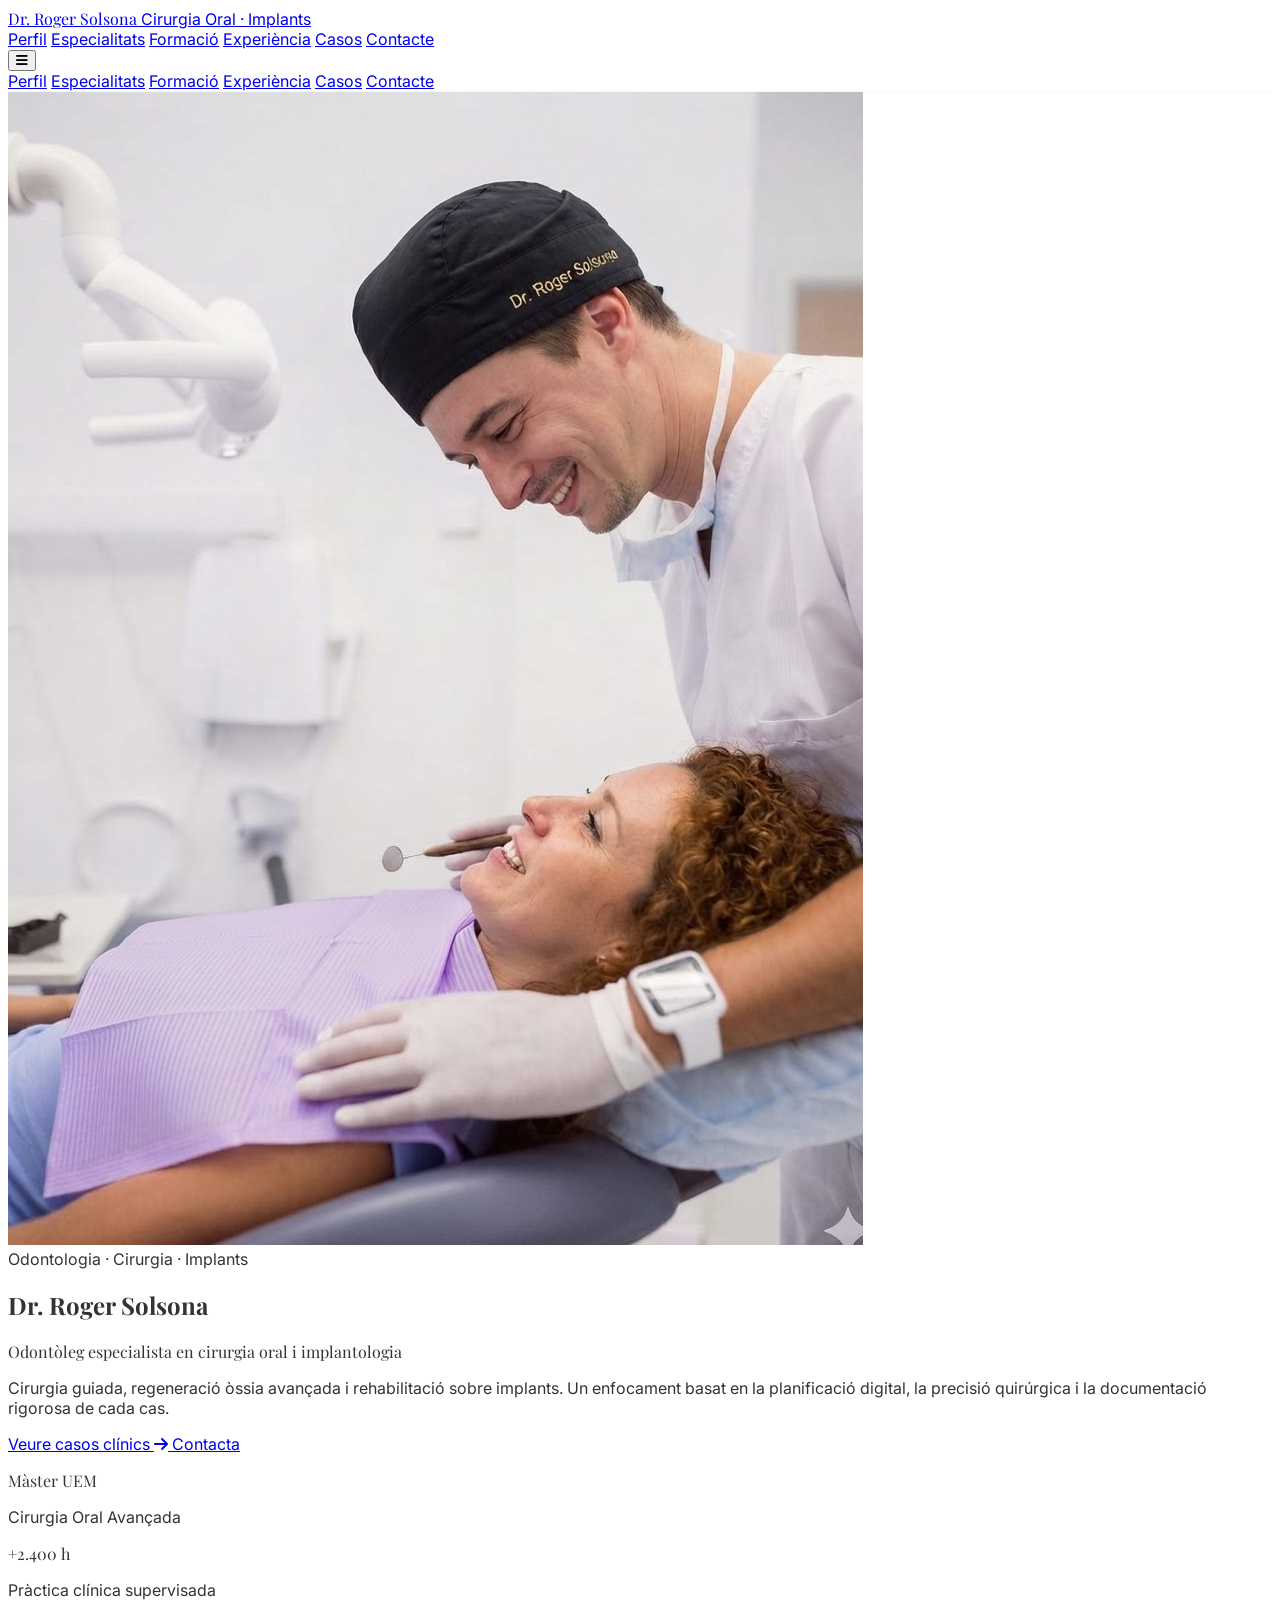
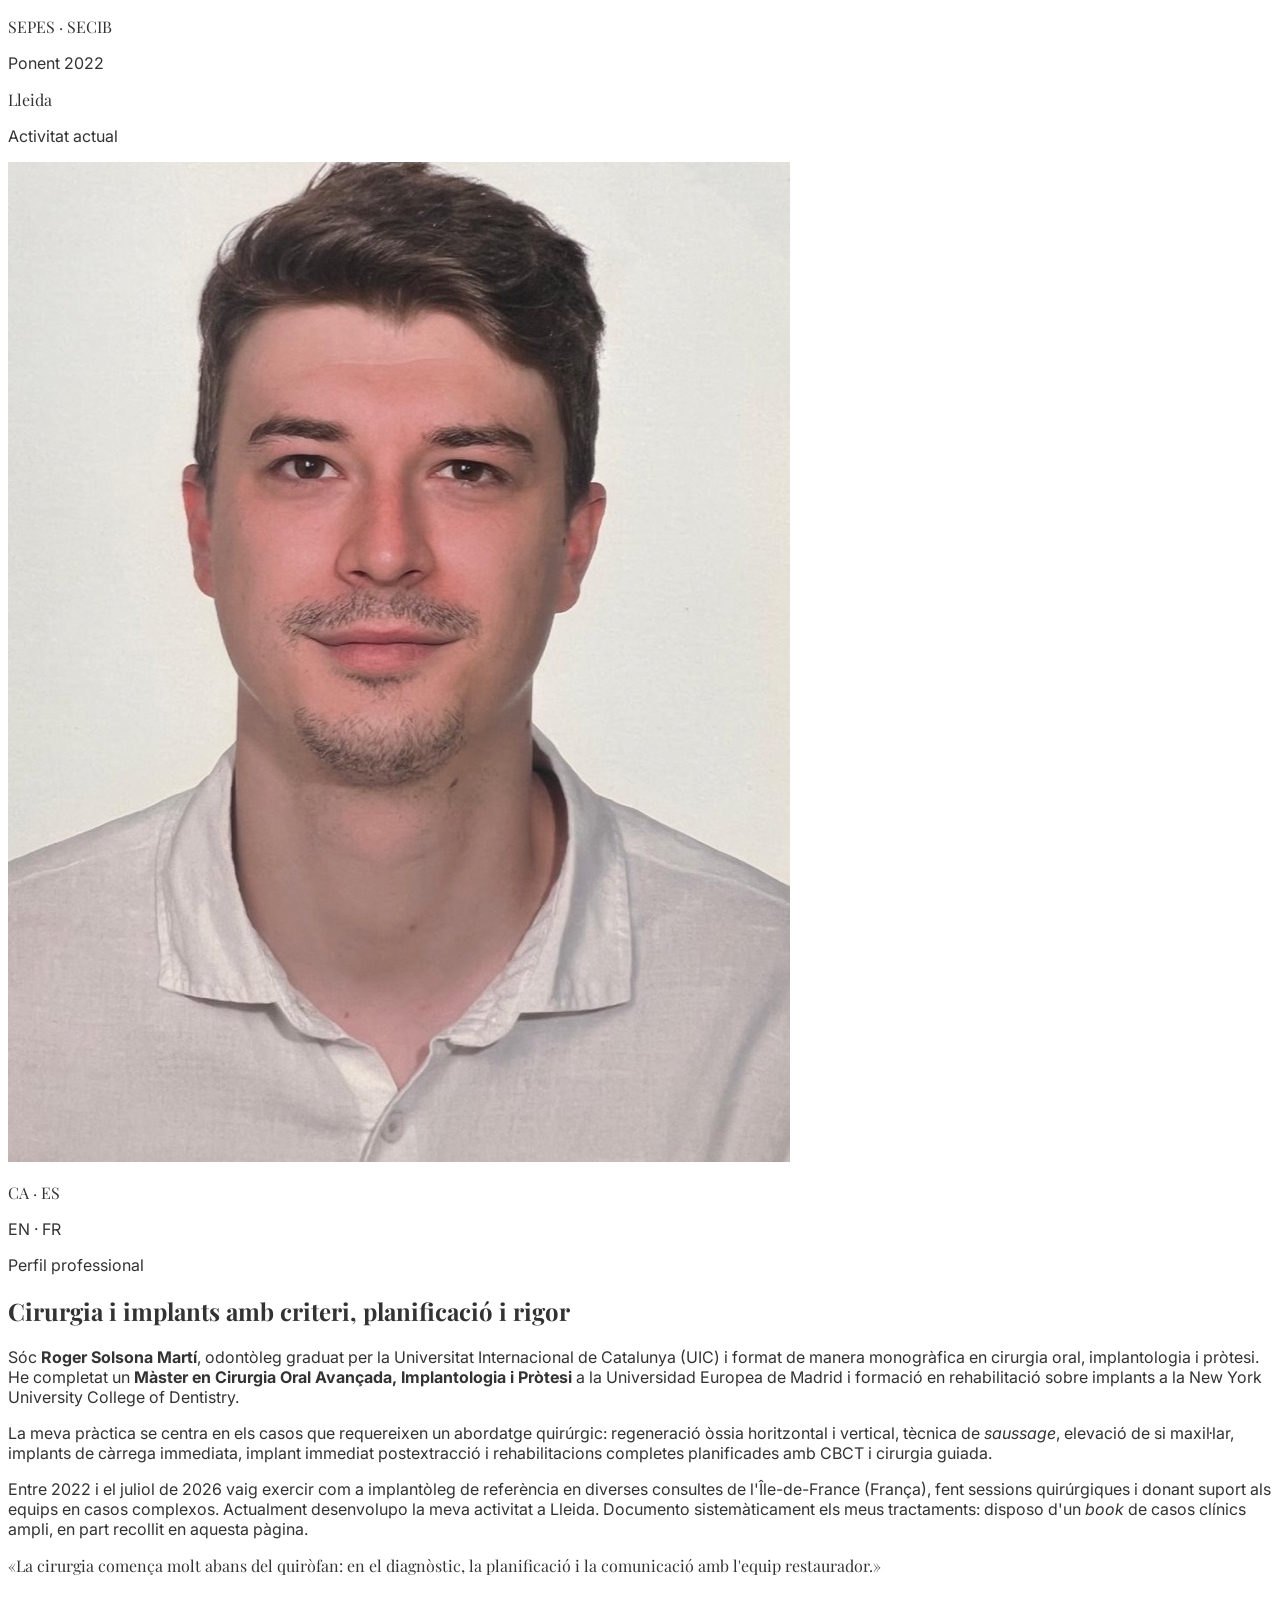
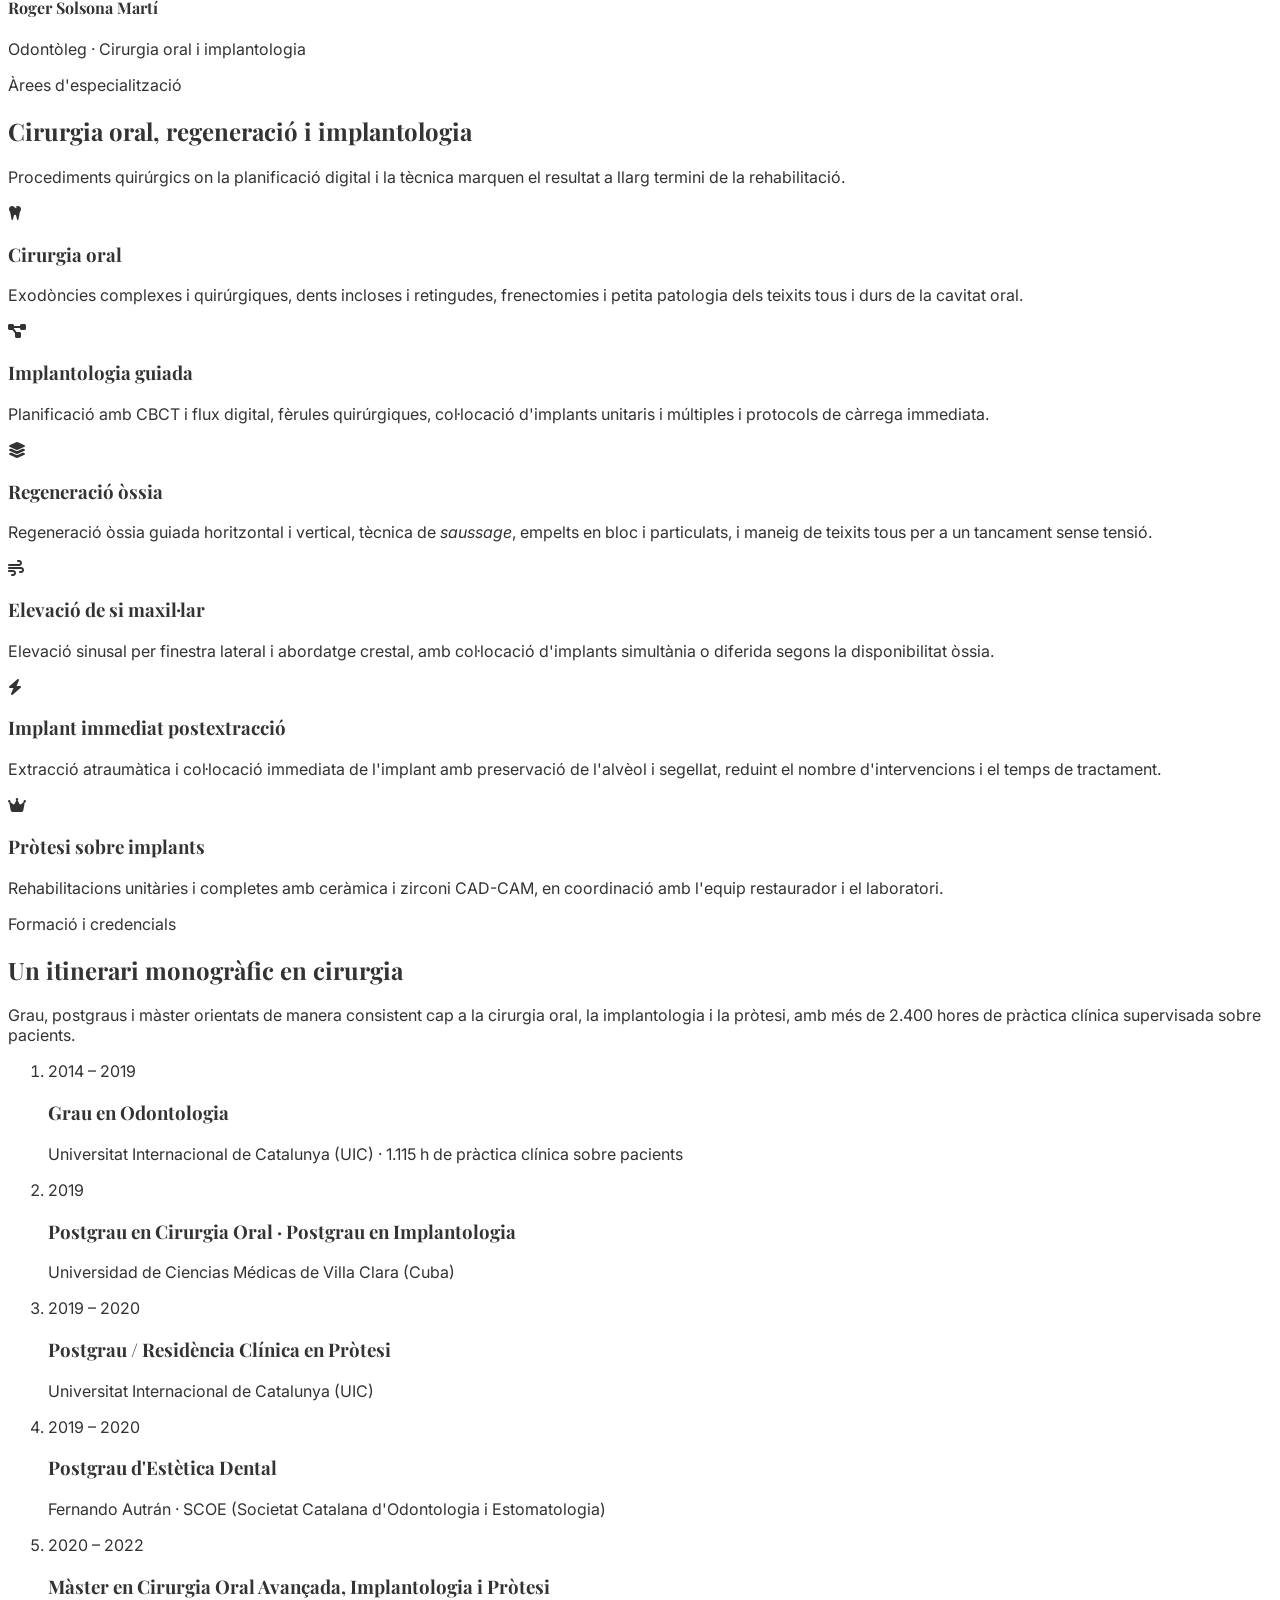
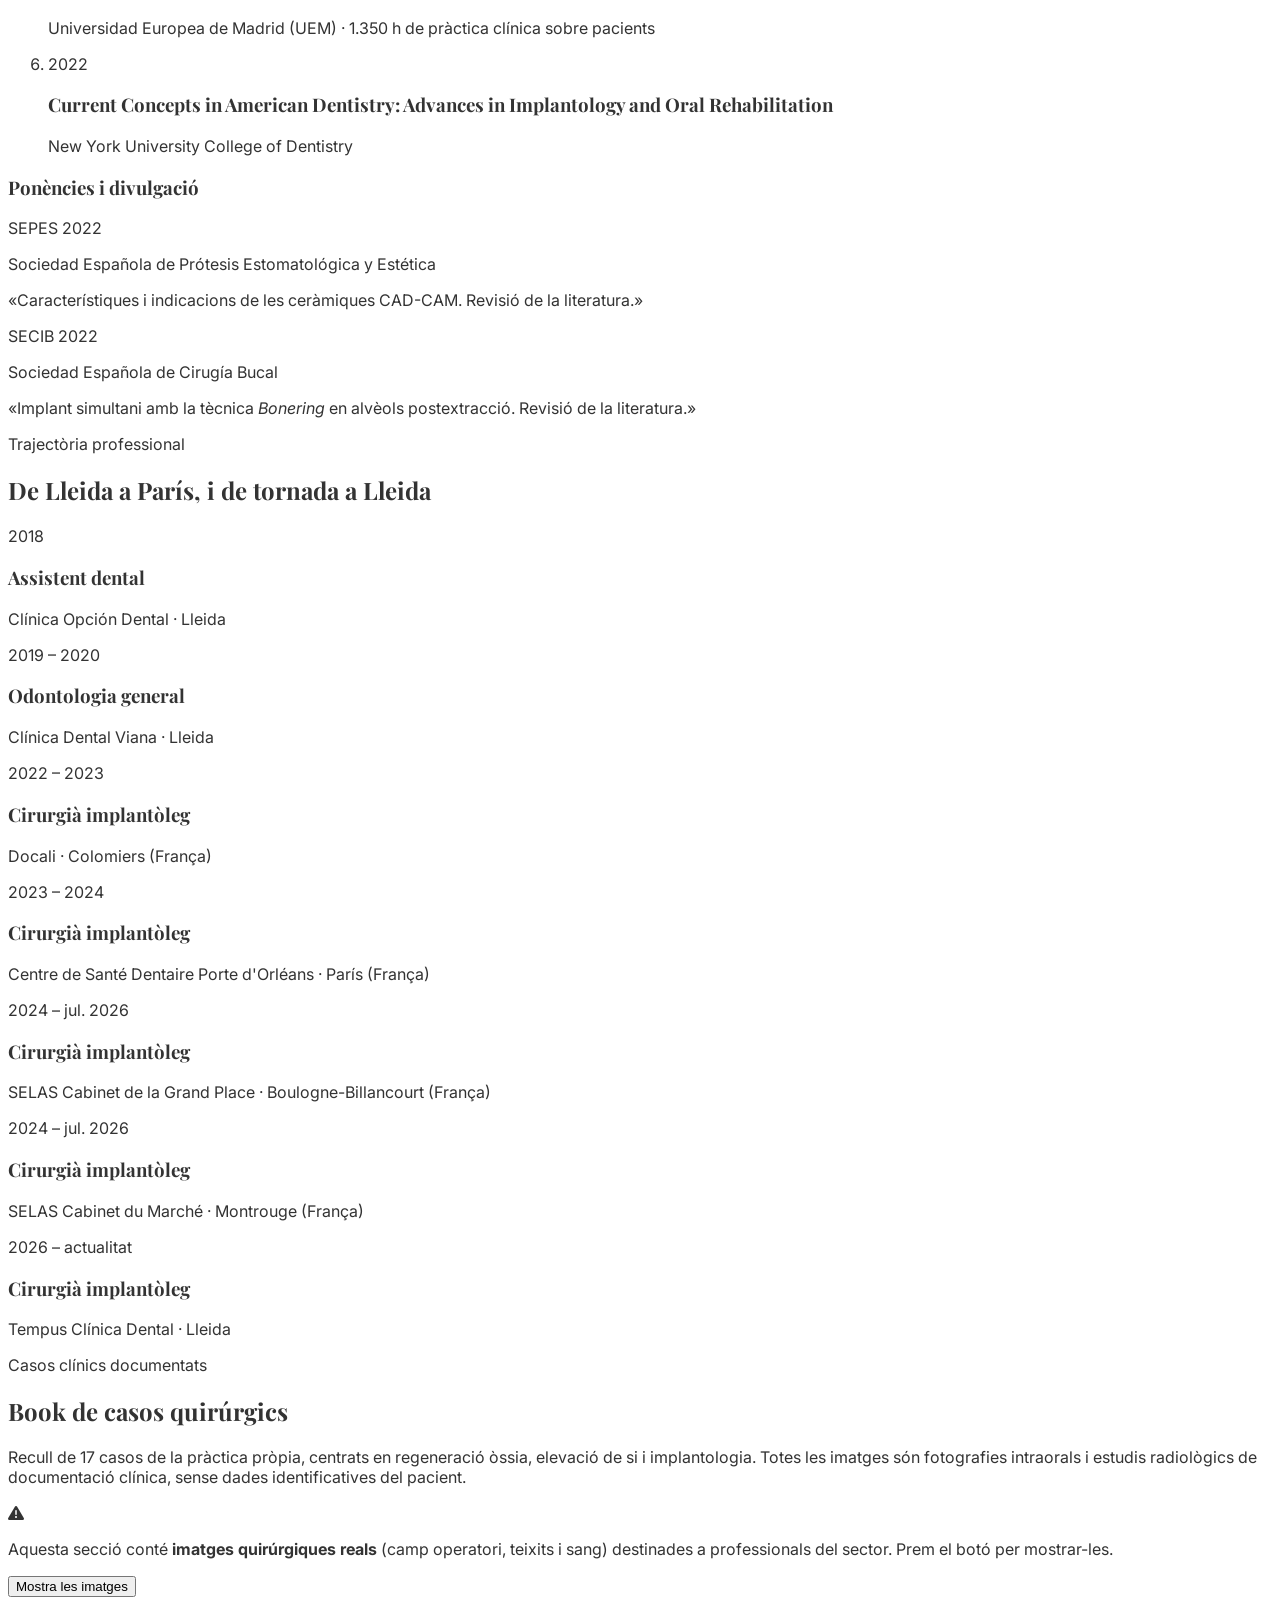
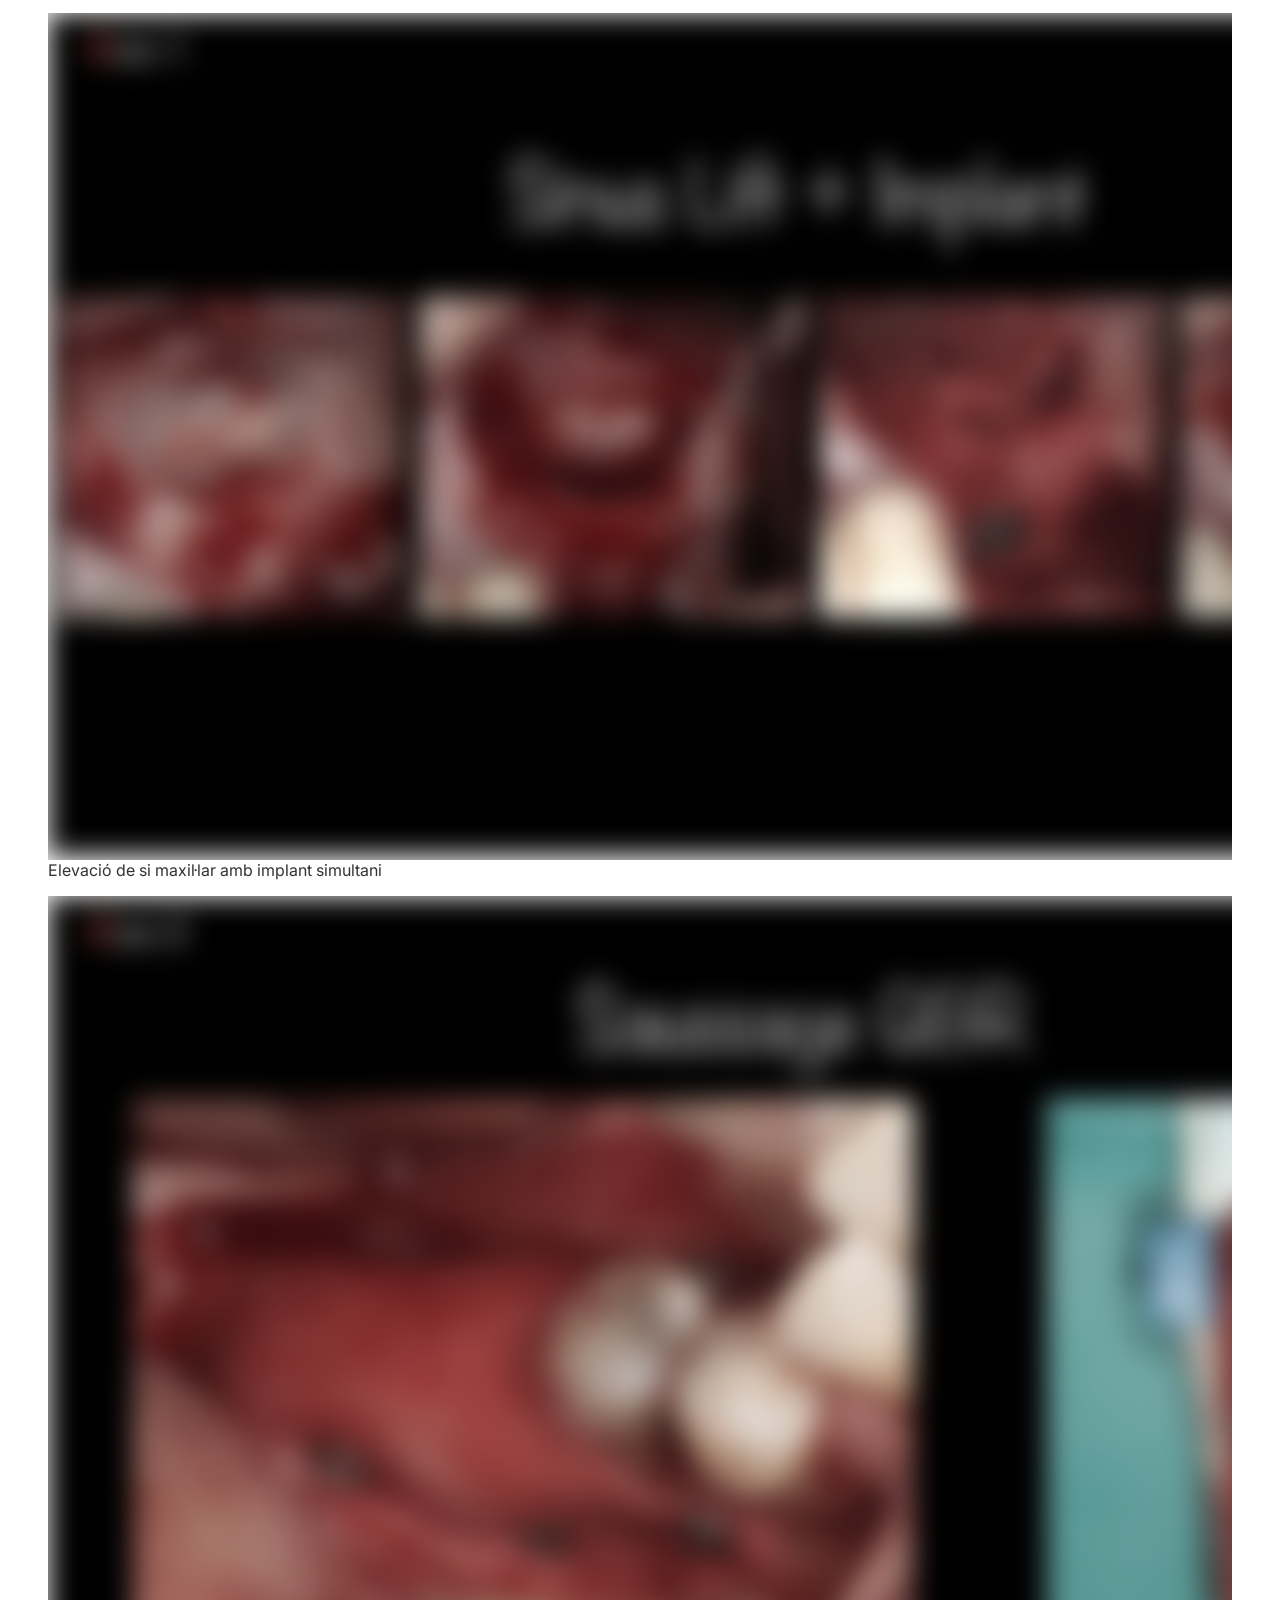
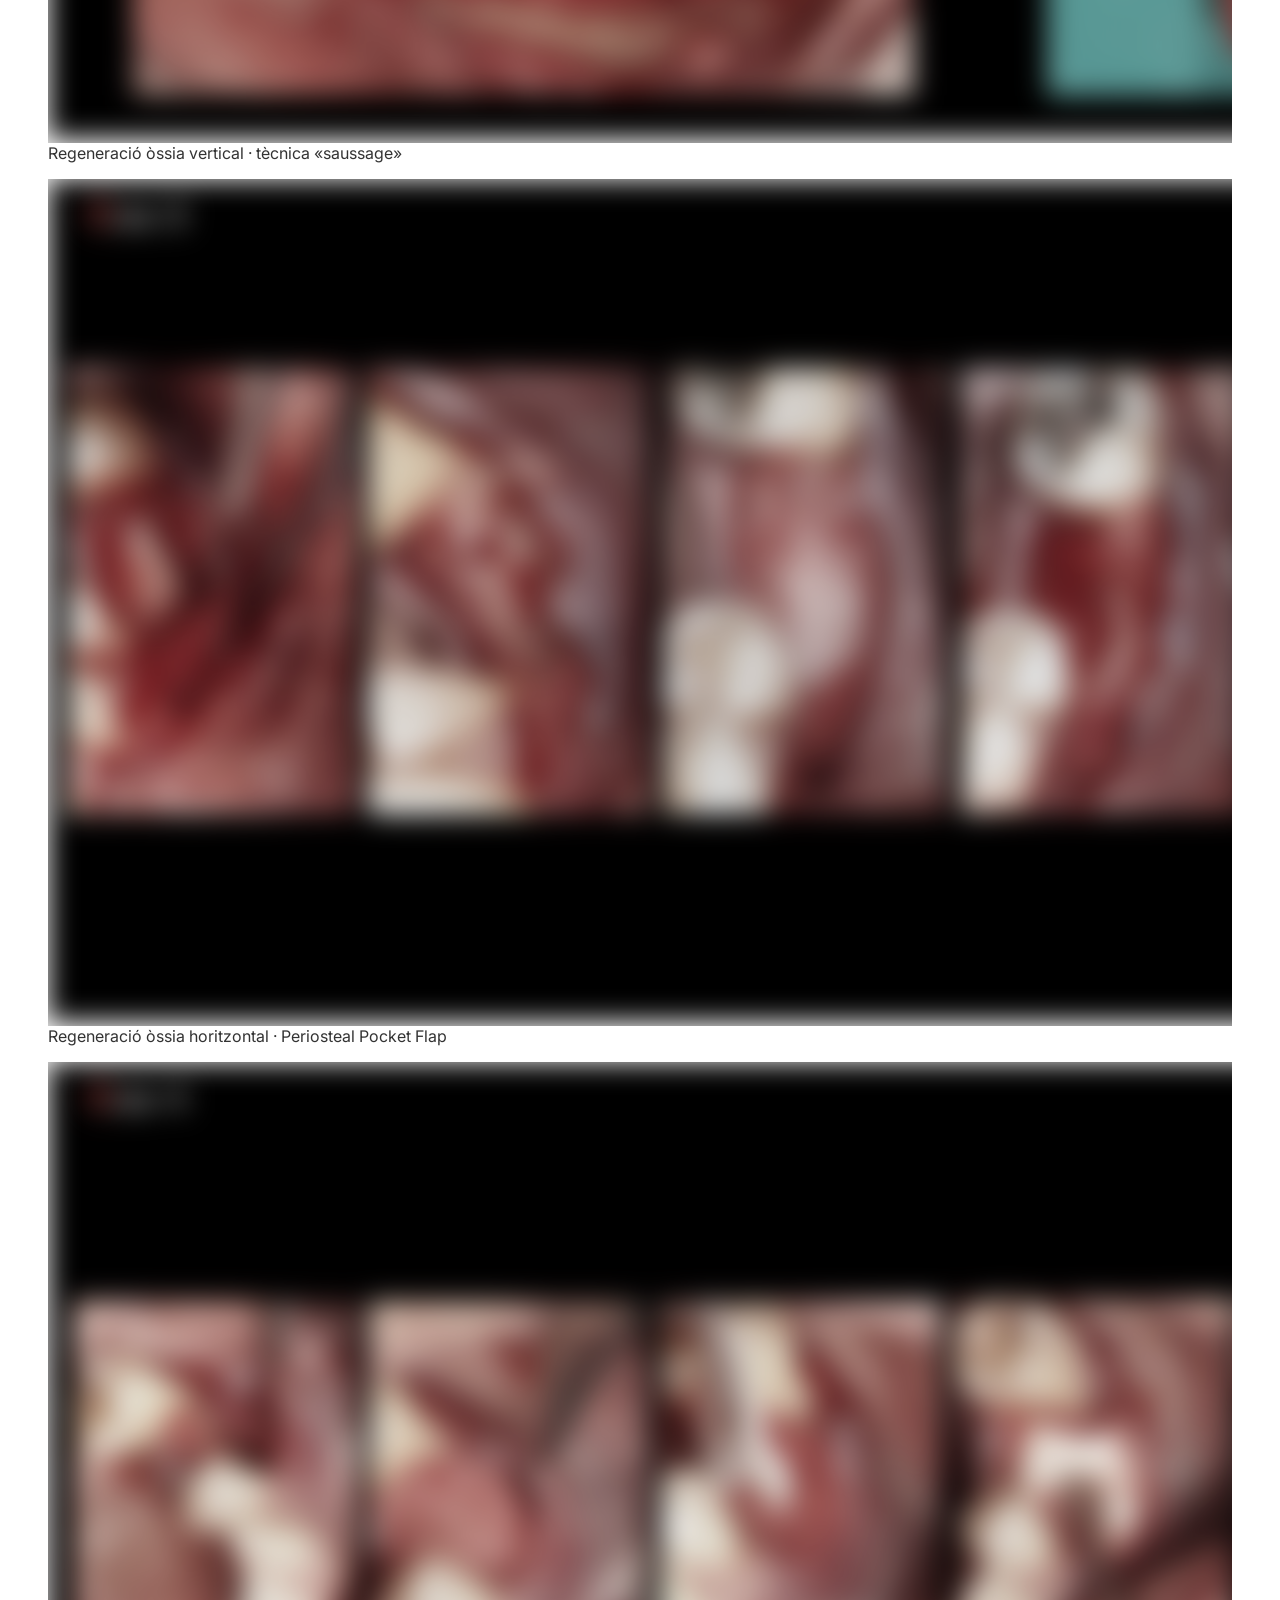
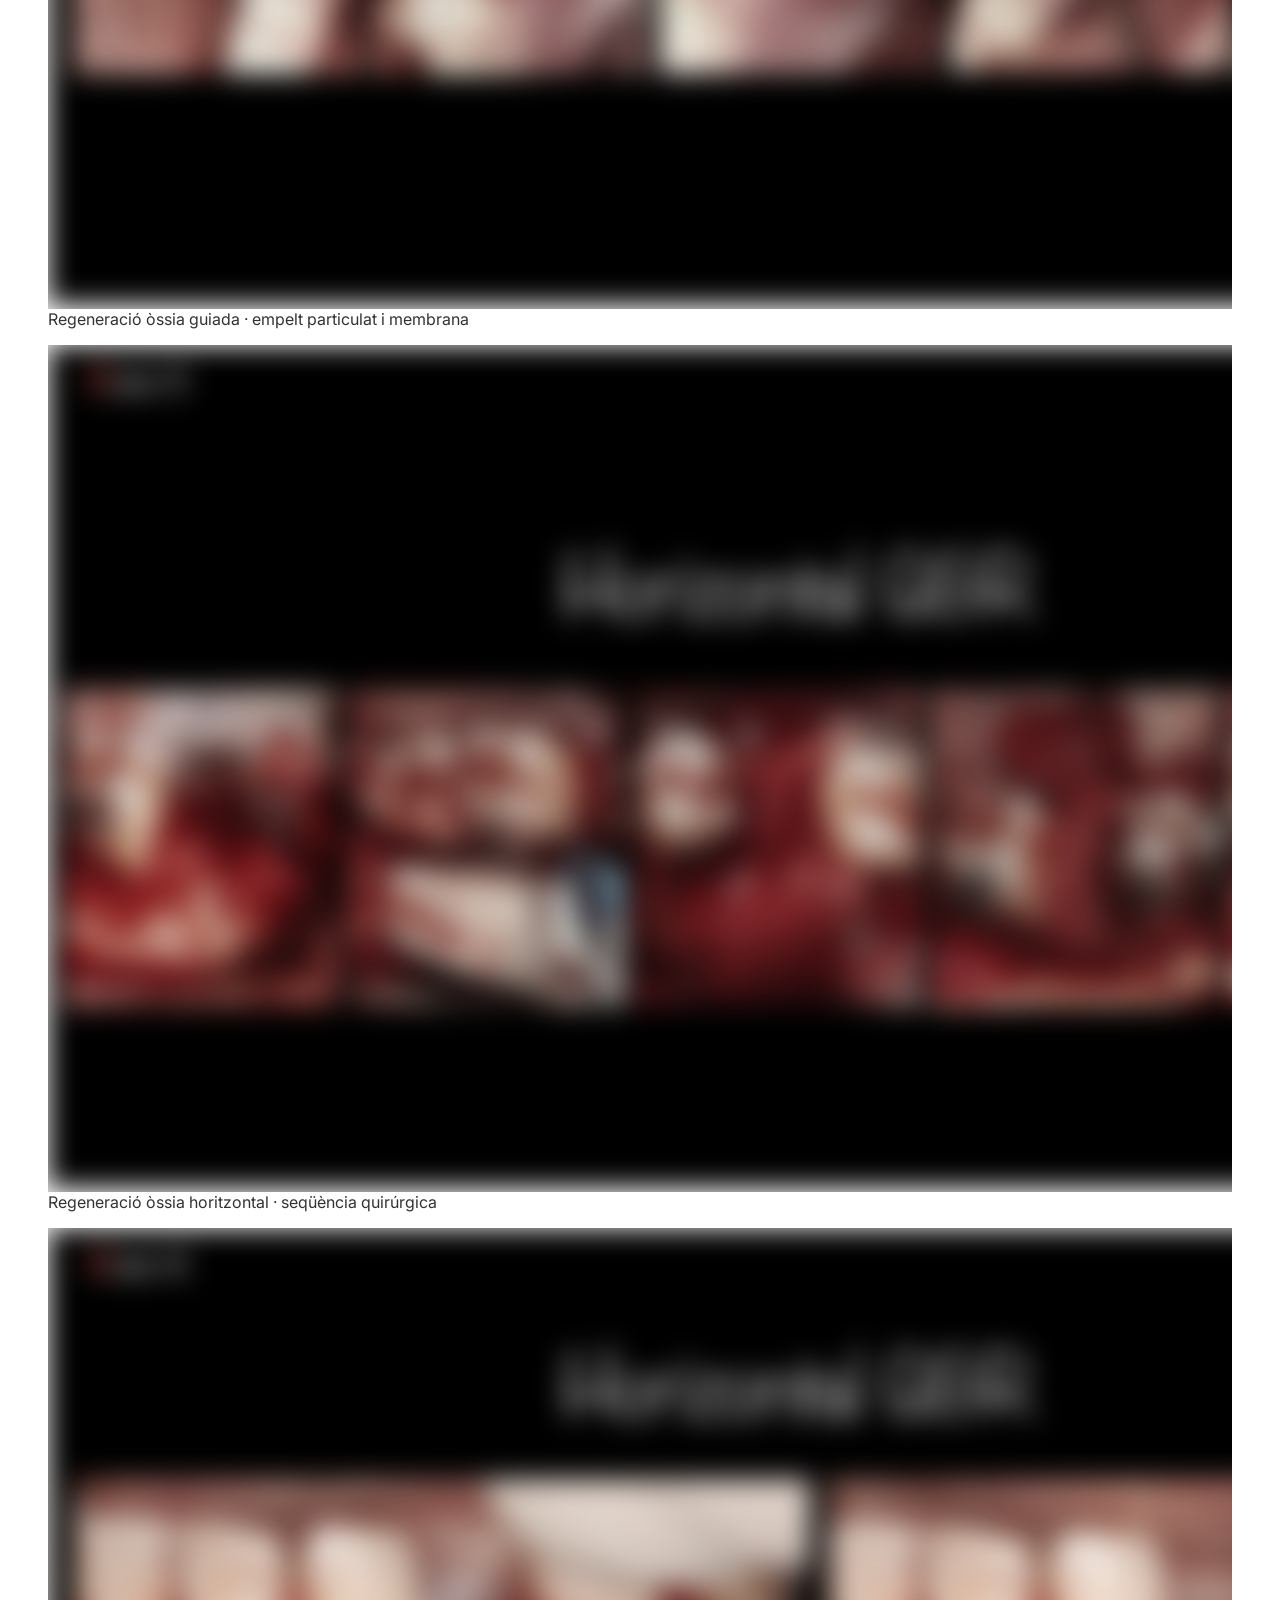
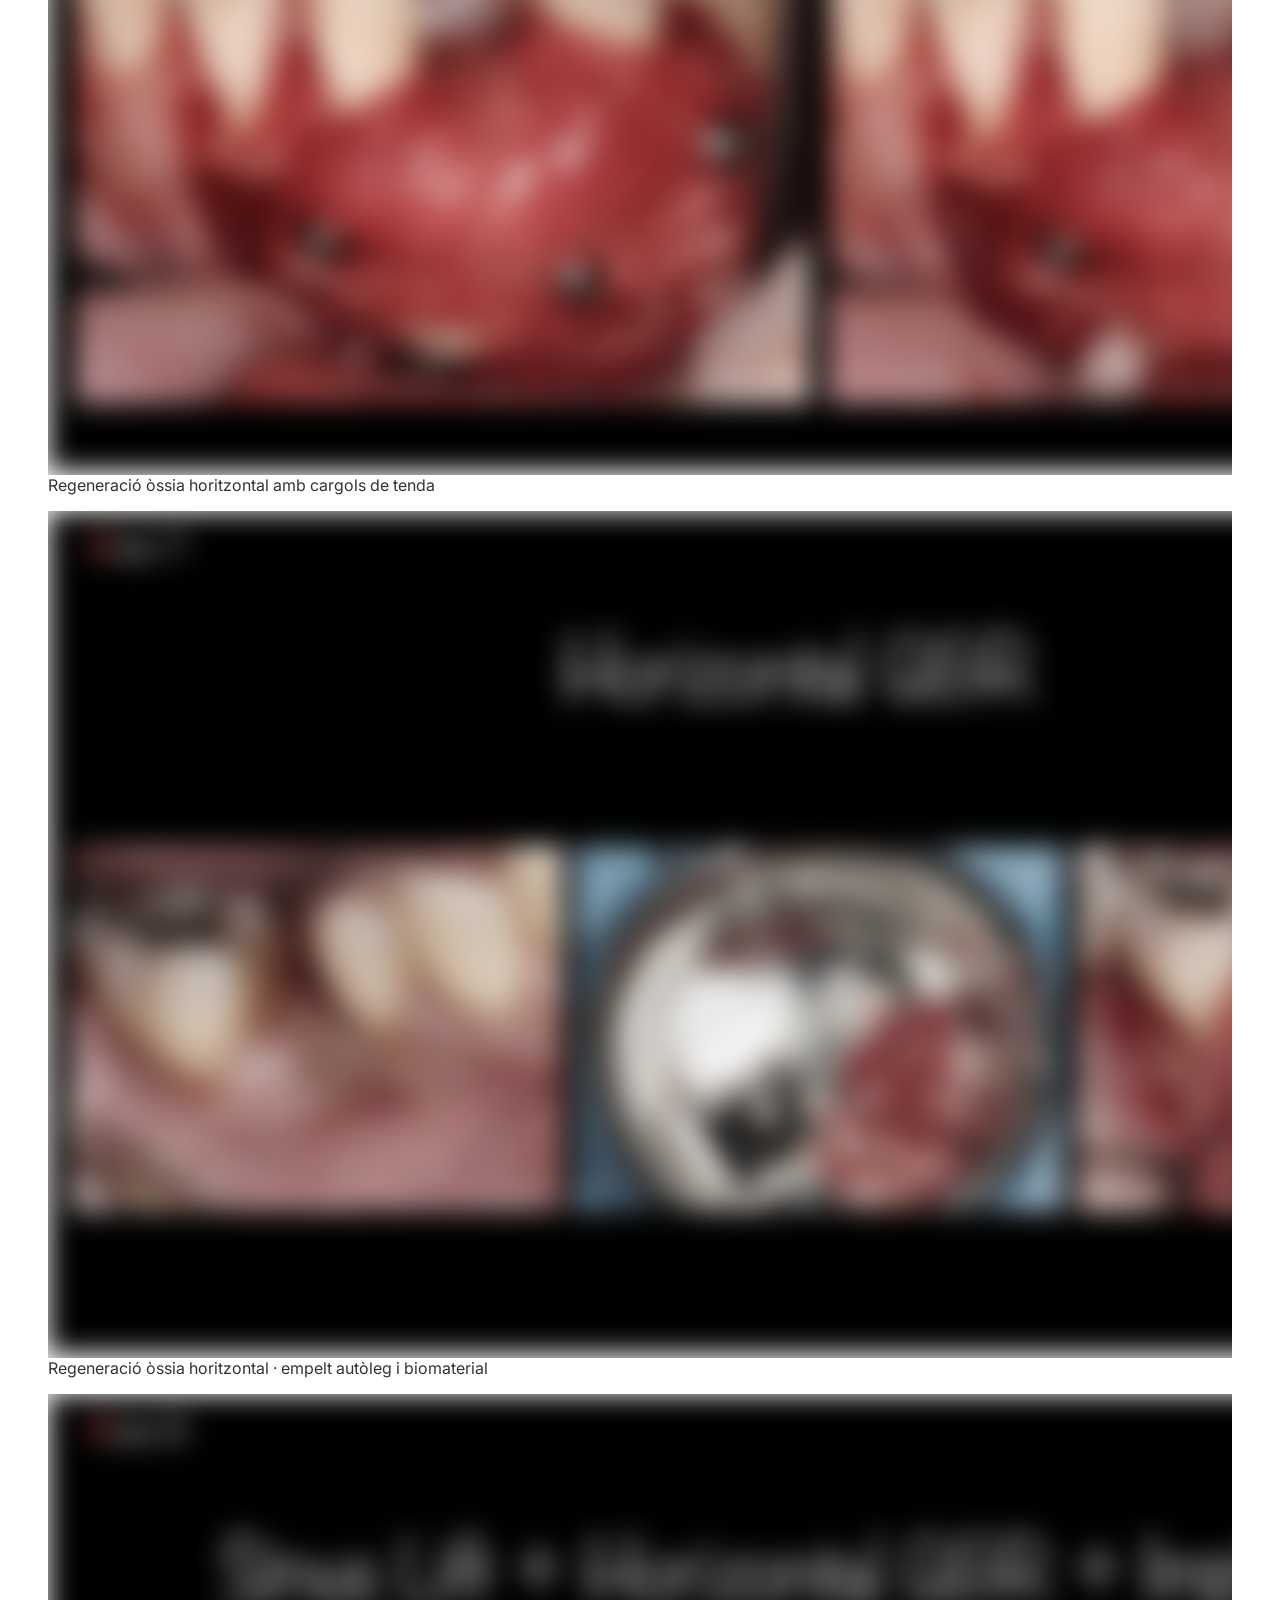
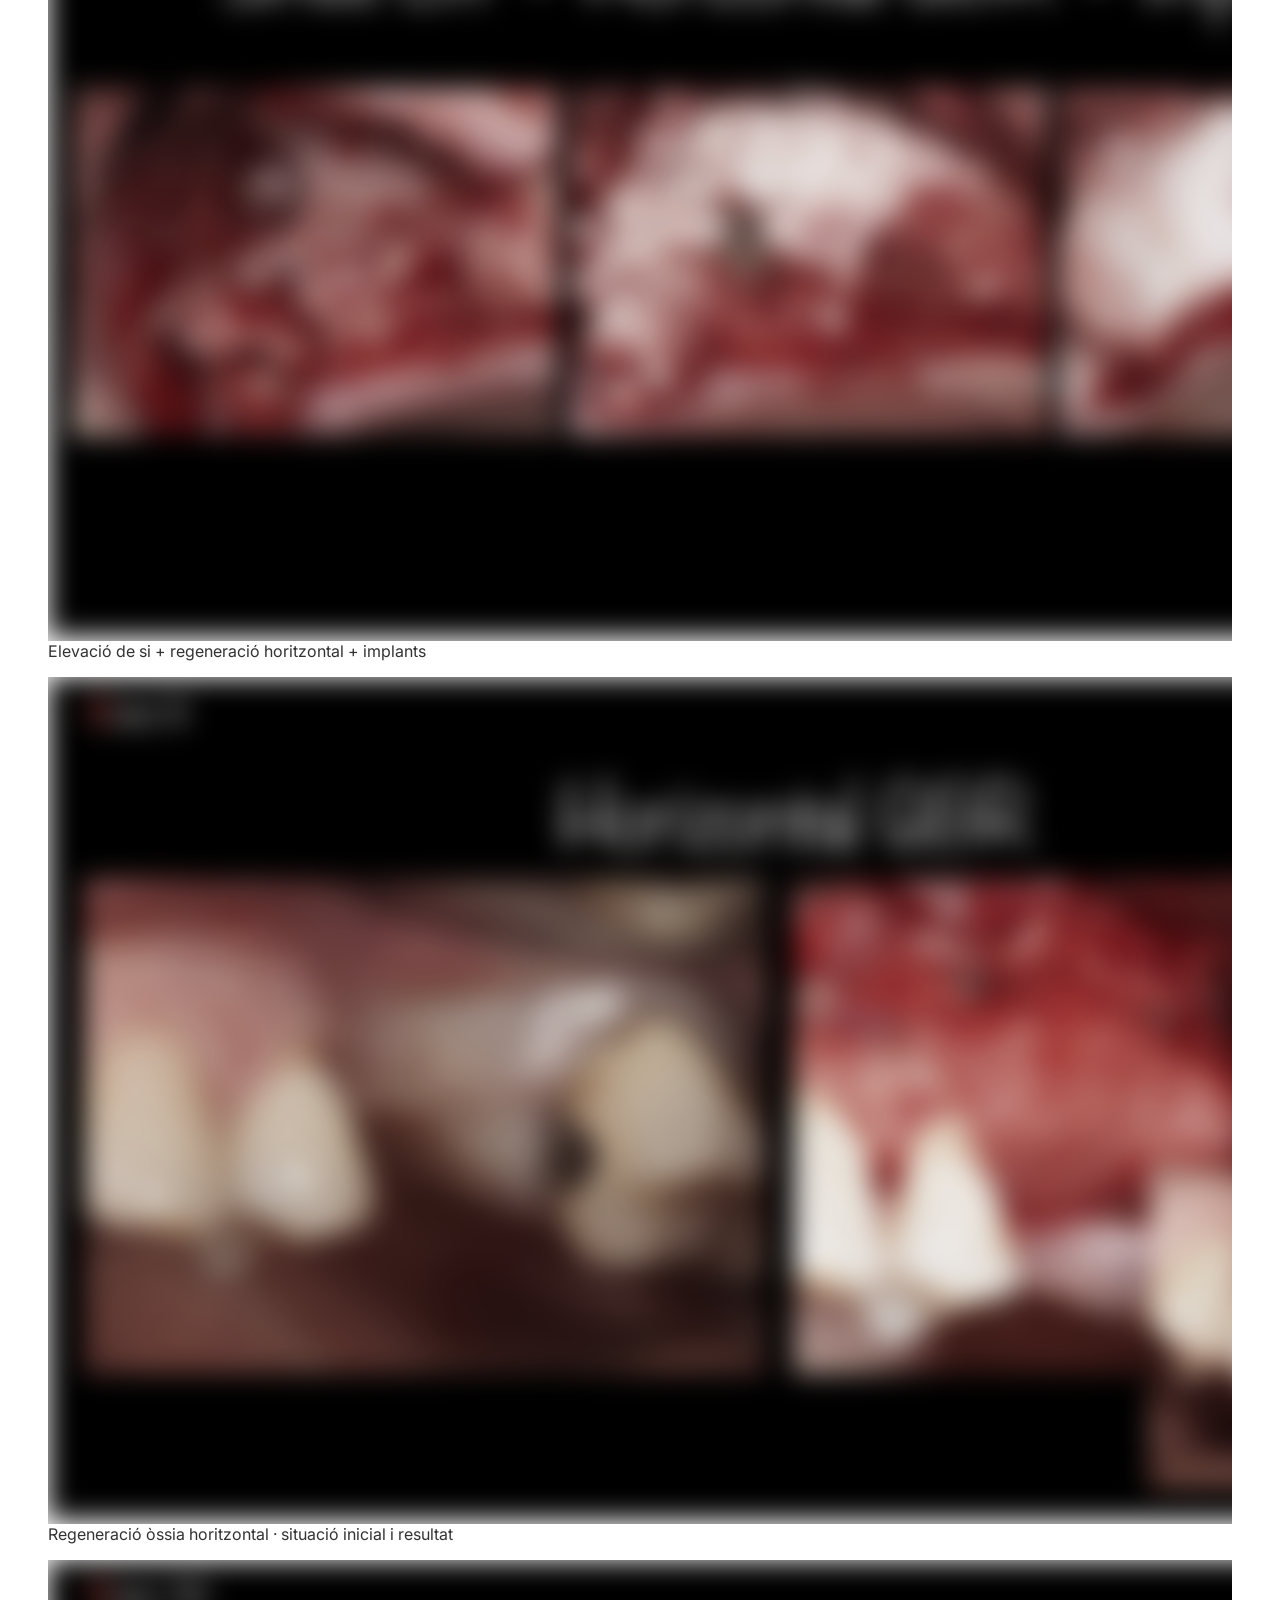
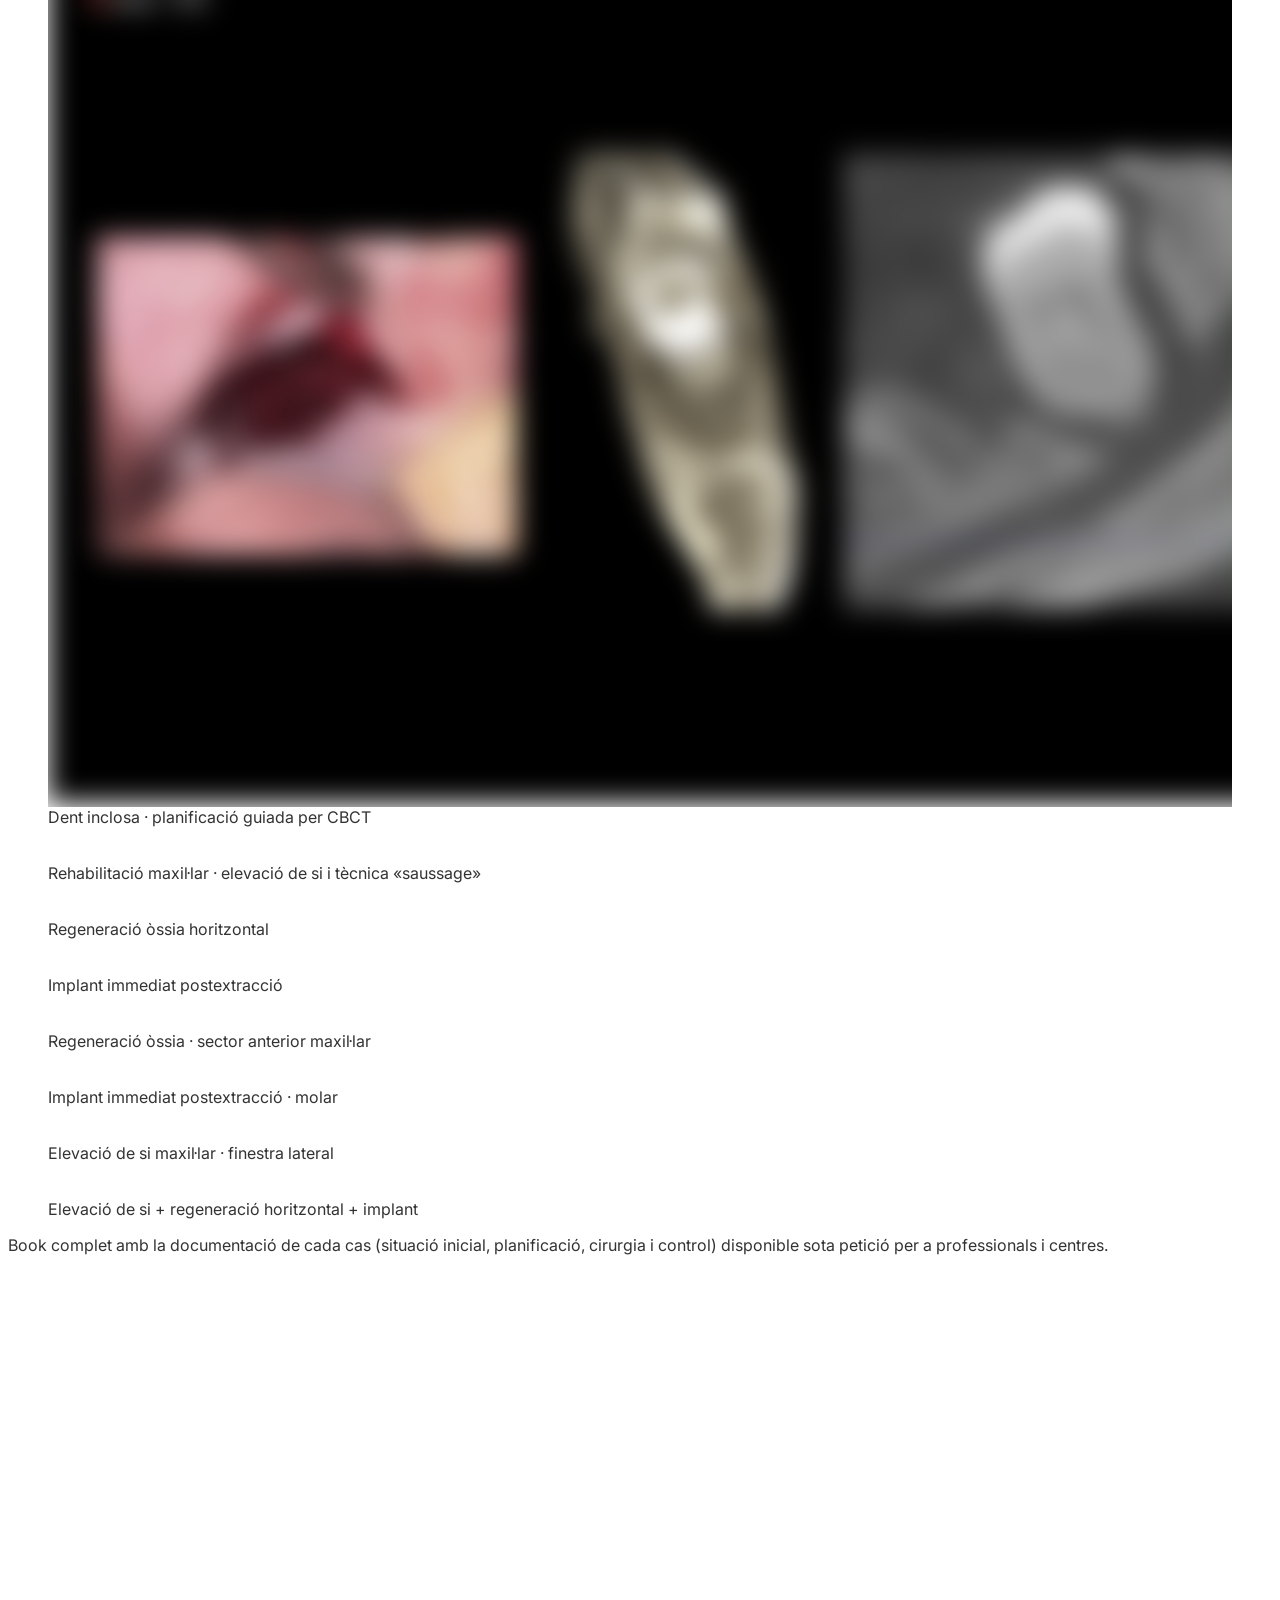
==== index.html @ 7cc99811 "Imatge de previsualització (og:image) amb URL absoluta i foto 3z94ru Co-Authored-By: Claude Sonnet 5" ====
<!DOCTYPE html>
<html lang="ca" class="scroll-smooth">

<head>
    <meta charset="UTF-8">
    <meta name="viewport" content="width=device-width, initial-scale=1.0">
    <title>Dr. Roger Solsona | Cirurgia Oral i Implantologia</title>
    <meta name="description"
        content="Dr. Roger Solsona Martí — odontòleg especialista en cirurgia oral i implantologia. Regeneració òssia avançada, elevació de si, cirurgia guiada i pròtesi sobre implants. Consulta a Tempus Clínica Dental (Lleida).">
    <meta name="author" content="Roger Solsona Martí">

    <meta property="og:type" content="profile">
    <meta property="og:url" content="https://rogersolsona2011.github.io/">
    <meta property="og:title" content="Dr. Roger Solsona | Cirurgia Oral i Implantologia">
    <meta property="og:description"
        content="Odontòleg especialista en cirurgia oral i implantologia: regeneració òssia avançada, elevació de si, cirurgia guiada i pròtesi sobre implants.">
    <!-- Imatge de previsualització en compartir l'enllaç (WhatsApp, Facebook, LinkedIn...). URL absoluta obligatòria. -->
    <meta property="og:image" content="https://rogersolsona2011.github.io/assets/og.jpg">
    <meta property="og:image:alt" content="El Dr. Roger Solsona a la consulta">
    <meta name="twitter:card" content="summary_large_image">
    <meta name="twitter:image" content="https://rogersolsona2011.github.io/assets/og.jpg">

    <!-- Favicon: monograma RS -->
    <link rel="icon"
        href="data:image/svg+xml,%3Csvg xmlns='http://www.w3.org/2000/svg' viewBox='0 0 64 64'%3E%3Crect width='64' height='64' rx='10' fill='%231a2a44'/%3E%3Ctext x='32' y='44' font-family='Georgia,serif' font-size='30' fill='%23c2a878' text-anchor='middle'%3ERS%3C/text%3E%3C/svg%3E">

    <!-- Google Fonts -->
    <link rel="preconnect" href="https://fonts.googleapis.com">
    <link rel="preconnect" href="https://fonts.gstatic.com" crossorigin>
    <link
        href="https://fonts.googleapis.com/css2?family=Inter:wght@300;400;500;600;700&family=Playfair+Display:ital,wght@0,400;0,500;0,600;0,700;1,400&display=swap"
        rel="stylesheet">

    <!-- FontAwesome -->
    <link rel="stylesheet" href="https://cdnjs.cloudflare.com/ajax/libs/font-awesome/6.4.0/css/all.min.css">

    <!-- Tailwind CSS CDN -->
    <script src="https://cdn.tailwindcss.com"></script>
    <script>
        tailwind.config = {
            theme: {
                extend: {
                    colors: {
                        primary: {
                            50: '#f4f6f9', 100: '#e9edf2', 200: '#c8d4e1', 300: '#9db4cb',
                            400: '#6c8fb1', 500: '#487095', 600: '#375778', 700: '#2d4661',
                            800: '#1a2a44', 900: '#142034',
                        },
                        accent: {
                            50: '#fbf9f4', 100: '#f5efe0', 200: '#ebdebf', 300: '#ddc897',
                            400: '#cdad6d', 500: '#c2a878', 600: '#af915d', 700: '#927649',
                            800: '#765e3c', 900: '#614d33',
                        },
                        neutral: {
                            50: '#fafafa', 100: '#f5f5f5', 200: '#e5e5e5', 300: '#d4d4d4',
                            400: '#a3a3a3', 500: '#737373', 600: '#525252', 700: '#333333',
                            800: '#262626', 900: '#171717',
                        }
                    },
                    fontFamily: {
                        serif: ['"Playfair Display"', 'serif'],
                        sans: ['Inter', 'sans-serif'],
                    }
                }
            }
        }
    </script>

    <style type="text/css">
        body {
            font-family: 'Inter', sans-serif;
            color: #333333;
            background-color: #ffffff;
            -webkit-font-smoothing: antialiased;
        }

        .font-serif-premium {
            font-family: 'Playfair Display', serif;
        }

        .glass-nav {
            background-color: rgba(255, 255, 255, 0.85);
            backdrop-filter: blur(12px);
            -webkit-backdrop-filter: blur(12px);
            border-bottom: 1px solid rgba(229, 229, 229, 0.3);
        }

        .zoom-img-container {
            overflow: hidden;
        }

        .zoom-img-container img {
            transition: transform 0.7s ease;
        }

        .zoom-img-container:hover img {
            transform: scale(1.04);
        }

        ::-webkit-scrollbar {
            width: 8px;
        }

        ::-webkit-scrollbar-track {
            background: #f5f5f5;
        }

        ::-webkit-scrollbar-thumb {
            background: #c2a878;
            border-radius: 4px;
        }

        ::-webkit-scrollbar-thumb:hover {
            background: #1a2a44;
        }

        /* Fade-in on scroll */
        .reveal {
            opacity: 0;
            transform: translateY(24px);
            transition: opacity 0.7s ease, transform 0.7s ease;
        }

        .reveal.is-visible {
            opacity: 1;
            transform: none;
        }

        /* Clinical gallery blur gate */
        .clinical-locked .clinical-thumb img {
            filter: blur(14px) saturate(0.6);
        }

        .clinical-thumb img {
            transition: filter 0.4s ease, transform 0.6s ease;
        }
    </style>
</head>

<body class="selection:bg-accent-200 selection:text-primary-800">

    <!-- HEADER -->
    <header class="fixed top-0 left-0 right-0 z-50 glass-nav transition-all duration-300">
        <div class="max-w-7xl mx-auto px-6 lg:px-8">
            <div class="flex justify-between items-center h-20 lg:h-24">

                <a href="#hero" class="flex flex-col focus:outline-none">
                    <span
                        class="font-serif-premium text-lg lg:text-xl font-semibold tracking-widest text-primary-800 uppercase">
                        Dr. Roger Solsona
                    </span>
                    <span class="text-[10px] lg:text-xs tracking-[0.25em] text-accent-600 uppercase font-medium mt-0.5">
                        Cirurgia Oral · Implants
                    </span>
                </a>

                <nav class="hidden md:flex space-x-6 lg:space-x-9 items-center">
                    <a href="#perfil"
                        class="text-sm tracking-wider font-medium text-neutral-600 hover:text-primary-800 transition-colors uppercase duration-200">Perfil</a>
                    <a href="#especialitats"
                        class="text-sm tracking-wider font-medium text-neutral-600 hover:text-primary-800 transition-colors uppercase duration-200">Especialitats</a>
                    <a href="#formacio"
                        class="text-sm tracking-wider font-medium text-neutral-600 hover:text-primary-800 transition-colors uppercase duration-200">Formació</a>
                    <a href="#experiencia"
                        class="text-sm tracking-wider font-medium text-neutral-600 hover:text-primary-800 transition-colors uppercase duration-200">Experiència</a>
                    <a href="#casos"
                        class="text-sm tracking-wider font-medium text-neutral-600 hover:text-primary-800 transition-colors uppercase duration-200">Casos</a>
                    <a href="#contacte"
                        class="text-sm tracking-wider font-medium text-neutral-600 hover:text-primary-800 transition-colors uppercase duration-200">Contacte</a>
                </nav>

                <button id="mobile-menu-btn" class="md:hidden p-2 text-primary-800 focus:outline-none"
                    aria-label="Obrir menú de navegació">
                    <i class="fa-solid fa-bars text-xl" id="menu-icon"></i>
                </button>
            </div>
        </div>

        <div id="mobile-menu"
            class="hidden md:hidden absolute top-full left-0 right-0 bg-white border-b border-neutral-100 shadow-xl">
            <div class="px-6 py-8 space-y-6 flex flex-col items-center">
                <a href="#perfil"
                    class="mobile-link text-base tracking-widest font-medium text-neutral-700 hover:text-primary-800 uppercase">Perfil</a>
                <a href="#especialitats"
                    class="mobile-link text-base tracking-widest font-medium text-neutral-700 hover:text-primary-800 uppercase">Especialitats</a>
                <a href="#formacio"
                    class="mobile-link text-base tracking-widest font-medium text-neutral-700 hover:text-primary-800 uppercase">Formació</a>
                <a href="#experiencia"
                    class="mobile-link text-base tracking-widest font-medium text-neutral-700 hover:text-primary-800 uppercase">Experiència</a>
                <a href="#casos"
                    class="mobile-link text-base tracking-widest font-medium text-neutral-700 hover:text-primary-800 uppercase">Casos</a>
                <a href="#contacte"
                    class="mobile-link w-full text-center px-6 py-4 bg-primary-800 text-white text-xs tracking-widest font-bold uppercase hover:bg-accent-500 transition-colors duration-300">Contacte</a>
            </div>
        </div>
    </header>

    <!-- HERO -->
    <section id="hero" class="relative min-h-[92vh] flex items-center pt-28 pb-16 overflow-hidden bg-primary-900">
        <div class="absolute inset-0 z-0">
            <img src="assets/clinical.jpg"
                alt="El Dr. Roger Solsona atenent una pacient a la consulta"
                class="w-full h-full object-cover object-top opacity-40 scale-105 brightness-75">
            <div class="absolute inset-0 bg-gradient-to-r from-primary-900 via-primary-900/85 to-primary-900/30"></div>
            <div class="absolute inset-0 bg-gradient-to-t from-primary-900 via-transparent to-transparent"></div>
        </div>

        <div class="relative z-10 max-w-7xl mx-auto px-6 lg:px-8 w-full">
            <div class="max-w-3xl">
                <div class="inline-flex items-center space-x-2 mb-6">
                    <span class="h-[1px] w-8 bg-accent-500"></span>
                    <span class="text-xs lg:text-sm tracking-[0.3em] font-semibold text-accent-500 uppercase">
                        Odontologia · Cirurgia · Implants
                    </span>
                </div>

                <h1 class="font-serif-premium text-4xl sm:text-5xl lg:text-7xl font-normal leading-tight text-white mb-6">
                    Dr. Roger Solsona
                </h1>
                <p class="font-serif-premium text-xl lg:text-2xl text-accent-200 mb-8">
                    Odontòleg especialista en cirurgia oral i implantologia
                </p>

                <p class="text-lg lg:text-xl font-light text-neutral-300 leading-relaxed mb-10 max-w-2xl">
                    Cirurgia guiada, regeneració òssia avançada i rehabilitació sobre implants.
                    Un enfocament basat en la planificació digital, la precisió quirúrgica i la
                    documentació rigorosa de cada cas.
                </p>

                <div class="flex flex-col sm:flex-row items-stretch sm:items-center space-y-4 sm:space-y-0 sm:space-x-6">
                    <a href="#casos"
                        class="px-8 py-4 bg-accent-500 text-primary-900 text-xs tracking-widest font-bold uppercase hover:bg-white transition-all duration-300 shadow-lg text-center">
                        Veure casos clínics <i class="fa-solid fa-arrow-right ml-2 text-xs"></i>
                    </a>
                    <a href="#contacte"
                        class="px-8 py-4 border border-white/30 text-white text-xs tracking-widest font-semibold uppercase hover:border-white hover:bg-white/5 transition-all duration-300 text-center">
                        Contacta
                    </a>
                </div>
            </div>
        </div>

    </section>

    <!-- Facts strip -->
    <div class="bg-primary-900 border-t border-white/10">
        <div class="max-w-7xl mx-auto px-6 lg:px-8">
            <div class="grid grid-cols-2 lg:grid-cols-4 divide-x divide-white/10">
                <div class="py-5 lg:py-6 pr-4">
                    <p class="font-serif-premium text-accent-400 text-lg lg:text-xl">Màster UEM</p>
                    <p class="text-[10px] lg:text-xs tracking-widest uppercase text-neutral-400 mt-1">Cirurgia Oral
                        Avançada</p>
                </div>
                <div class="py-5 lg:py-6 px-4">
                    <p class="font-serif-premium text-accent-400 text-lg lg:text-xl">+2.400 h</p>
                    <p class="text-[10px] lg:text-xs tracking-widest uppercase text-neutral-400 mt-1">Pràctica clínica
                        supervisada</p>
                </div>
                <div class="py-5 lg:py-6 px-4">
                    <p class="font-serif-premium text-accent-400 text-lg lg:text-xl">SEPES · SECIB</p>
                    <p class="text-[10px] lg:text-xs tracking-widest uppercase text-neutral-400 mt-1">Ponent 2022</p>
                </div>
                <div class="py-5 lg:py-6 px-4">
                    <p class="font-serif-premium text-accent-400 text-lg lg:text-xl">Lleida</p>
                    <p class="text-[10px] lg:text-xs tracking-widest uppercase text-neutral-400 mt-1">Activitat actual</p>
                </div>
            </div>
        </div>
    </div>

    <!-- PERFIL -->
    <section id="perfil" class="py-24 lg:py-32 bg-white overflow-hidden">
        <div class="max-w-7xl mx-auto px-6 lg:px-8">
            <div class="grid grid-cols-1 lg:grid-cols-12 gap-16 lg:gap-20 items-center">

                <div class="lg:col-span-5 relative group reveal">
                    <div
                        class="absolute -top-4 -left-4 w-2/3 h-2/3 border border-accent-300 pointer-events-none -z-10 group-hover:translate-x-2 group-hover:translate-y-2 transition-transform duration-500">
                    </div>
                    <div
                        class="absolute -bottom-4 -right-4 w-2/3 h-2/3 border border-primary-200 pointer-events-none -z-10 group-hover:-translate-x-2 group-hover:-translate-y-2 transition-transform duration-500">
                    </div>
                    <div class="zoom-img-container shadow-2xl">
                        <img src="assets/portrait.jpg" alt="Retrat del Dr. Roger Solsona Martí"
                            class="w-full h-auto object-cover aspect-[4/5]">
                    </div>
                    <div class="absolute bottom-6 right-6 bg-primary-800 text-white p-6 shadow-xl">
                        <p class="font-serif-premium text-2xl font-light text-accent-400">CA · ES</p>
                        <p class="text-[10px] tracking-widest font-semibold uppercase text-neutral-300 mt-1">EN · FR</p>
                    </div>
                </div>

                <div class="lg:col-span-7 flex flex-col justify-center reveal">
                    <span class="text-xs lg:text-sm tracking-[0.25em] font-semibold text-accent-600 uppercase mb-4 block">
                        Perfil professional
                    </span>
                    <h2 class="font-serif-premium text-3xl lg:text-5xl font-normal text-primary-800 leading-tight mb-8">
                        Cirurgia i implants amb criteri, planificació i rigor
                    </h2>

                    <div class="space-y-6 text-neutral-600 font-light leading-relaxed text-base lg:text-lg">
                        <p>
                            Sóc <strong class="font-medium text-primary-800">Roger Solsona Martí</strong>, odontòleg
                            graduat per la Universitat Internacional de Catalunya (UIC) i format de manera monogràfica en
                            cirurgia oral, implantologia i pròtesi. He completat un
                            <strong class="font-medium text-primary-800">Màster en Cirurgia Oral Avançada,
                            Implantologia i Pròtesi</strong> a la Universidad Europea de Madrid i formació en
                            rehabilitació sobre implants a la New York University College of Dentistry.
                        </p>
                        <p>
                            La meva pràctica se centra en els casos que requereixen un abordatge quirúrgic:
                            regeneració òssia horitzontal i vertical, tècnica de <em>saussage</em>, elevació de si
                            maxil·lar, implants de càrrega immediata, implant immediat postextracció i rehabilitacions
                            completes planificades amb CBCT i cirurgia guiada.
                        </p>
                        <p>
                            Entre 2022 i el juliol de 2026 vaig exercir com a implantòleg de referència en diverses
                            consultes de l'Île-de-France (França), fent sessions quirúrgiques i donant suport als equips
                            en casos complexos. Actualment desenvolupo la meva activitat a Lleida. Documento
                            sistemàticament els meus tractaments: disposo d'un <em>book</em> de casos clínics ampli, en
                            part recollit en aquesta pàgina.
                        </p>
                        <p class="italic font-serif-premium text-primary-700 text-lg">
                            «La cirurgia comença molt abans del quiròfan: en el diagnòstic, la planificació i la
                            comunicació amb l'equip restaurador.»
                        </p>
                    </div>

                    <div class="mt-8 pt-8 border-t border-neutral-100 flex flex-wrap gap-x-10 gap-y-3">
                        <div>
                            <h4 class="font-serif-premium text-lg font-medium text-primary-800">Roger Solsona Martí</h4>
                            <p class="text-xs tracking-wider text-accent-600 font-medium uppercase mt-0.5">
                                Odontòleg · Cirurgia oral i implantologia</p>
                        </div>
                        <!-- TODO Roger: afegeix aquí el número de col·legiat del COEC (Col·legi Oficial d'Odontòlegs i Estomatòlegs de Catalunya) si vols que hi consti. -->
                    </div>
                </div>
            </div>
        </div>
    </section>

    <!-- ESPECIALITATS -->
    <section id="especialitats" class="py-24 lg:py-32 bg-neutral-50 border-t border-b border-neutral-100">
        <div class="max-w-7xl mx-auto px-6 lg:px-8">
            <div class="max-w-3xl mx-auto text-center mb-16 lg:mb-20 reveal">
                <span class="text-xs lg:text-sm tracking-[0.25em] font-semibold text-accent-600 uppercase mb-4 block">
                    Àrees d'especialització
                </span>
                <h2 class="font-serif-premium text-3xl lg:text-5xl font-normal text-primary-800 mb-6">
                    Cirurgia oral, regeneració i implantologia
                </h2>
                <div class="h-[1px] w-24 bg-accent-500 mx-auto mb-6"></div>
                <p class="text-neutral-600 font-light leading-relaxed">
                    Procediments quirúrgics on la planificació digital i la tècnica marquen el resultat a llarg termini
                    de la rehabilitació.
                </p>
            </div>

            <div class="grid grid-cols-1 md:grid-cols-2 lg:grid-cols-3 gap-8">

                <div class="bg-white p-8 lg:p-10 border border-neutral-200/60 hover:border-accent-400 hover:shadow-xl transition-all duration-300 group reveal">
                    <div class="w-14 h-14 bg-primary-50 flex items-center justify-center text-primary-800 group-hover:bg-primary-800 group-hover:text-white transition-colors duration-300 mb-8">
                        <i class="fa-solid fa-tooth text-xl"></i>
                    </div>
                    <h3 class="font-serif-premium text-xl font-medium text-primary-800 mb-3">Cirurgia oral</h3>
                    <p class="text-sm text-neutral-600 font-light leading-relaxed">
                        Exodòncies complexes i quirúrgiques, dents incloses i retingudes, frenectomies i petita
                        patologia dels teixits tous i durs de la cavitat oral.
                    </p>
                </div>

                <div class="bg-white p-8 lg:p-10 border border-neutral-200/60 hover:border-accent-400 hover:shadow-xl transition-all duration-300 group reveal">
                    <div class="w-14 h-14 bg-primary-50 flex items-center justify-center text-primary-800 group-hover:bg-primary-800 group-hover:text-white transition-colors duration-300 mb-8">
                        <i class="fa-solid fa-diagram-project text-xl"></i>
                    </div>
                    <h3 class="font-serif-premium text-xl font-medium text-primary-800 mb-3">Implantologia guiada</h3>
                    <p class="text-sm text-neutral-600 font-light leading-relaxed">
                        Planificació amb CBCT i flux digital, fèrules quirúrgiques, col·locació d'implants unitaris i
                        múltiples i protocols de càrrega immediata.
                    </p>
                </div>

                <div class="bg-white p-8 lg:p-10 border border-neutral-200/60 hover:border-accent-400 hover:shadow-xl transition-all duration-300 group reveal">
                    <div class="w-14 h-14 bg-primary-50 flex items-center justify-center text-primary-800 group-hover:bg-primary-800 group-hover:text-white transition-colors duration-300 mb-8">
                        <i class="fa-solid fa-layer-group text-xl"></i>
                    </div>
                    <h3 class="font-serif-premium text-xl font-medium text-primary-800 mb-3">Regeneració òssia</h3>
                    <p class="text-sm text-neutral-600 font-light leading-relaxed">
                        Regeneració òssia guiada horitzontal i vertical, tècnica de <em>saussage</em>, empelts en bloc i
                        particulats, i maneig de teixits tous per a un tancament sense tensió.
                    </p>
                </div>

                <div class="bg-white p-8 lg:p-10 border border-neutral-200/60 hover:border-accent-400 hover:shadow-xl transition-all duration-300 group reveal">
                    <div class="w-14 h-14 bg-primary-50 flex items-center justify-center text-primary-800 group-hover:bg-primary-800 group-hover:text-white transition-colors duration-300 mb-8">
                        <i class="fa-solid fa-wind text-xl"></i>
                    </div>
                    <h3 class="font-serif-premium text-xl font-medium text-primary-800 mb-3">Elevació de si maxil·lar</h3>
                    <p class="text-sm text-neutral-600 font-light leading-relaxed">
                        Elevació sinusal per finestra lateral i abordatge crestal, amb col·locació d'implants
                        simultània o diferida segons la disponibilitat òssia.
                    </p>
                </div>

                <div class="bg-white p-8 lg:p-10 border border-neutral-200/60 hover:border-accent-400 hover:shadow-xl transition-all duration-300 group reveal">
                    <div class="w-14 h-14 bg-primary-50 flex items-center justify-center text-primary-800 group-hover:bg-primary-800 group-hover:text-white transition-colors duration-300 mb-8">
                        <i class="fa-solid fa-bolt text-xl"></i>
                    </div>
                    <h3 class="font-serif-premium text-xl font-medium text-primary-800 mb-3">Implant immediat
                        postextracció</h3>
                    <p class="text-sm text-neutral-600 font-light leading-relaxed">
                        Extracció atraumàtica i col·locació immediata de l'implant amb preservació de l'alvèol i
                        segellat, reduint el nombre d'intervencions i el temps de tractament.
                    </p>
                </div>

                <div class="bg-white p-8 lg:p-10 border border-neutral-200/60 hover:border-accent-400 hover:shadow-xl transition-all duration-300 group reveal">
                    <div class="w-14 h-14 bg-primary-50 flex items-center justify-center text-primary-800 group-hover:bg-primary-800 group-hover:text-white transition-colors duration-300 mb-8">
                        <i class="fa-solid fa-crown text-xl"></i>
                    </div>
                    <h3 class="font-serif-premium text-xl font-medium text-primary-800 mb-3">Pròtesi sobre implants</h3>
                    <p class="text-sm text-neutral-600 font-light leading-relaxed">
                        Rehabilitacions unitàries i completes amb ceràmica i zirconi CAD-CAM, en coordinació amb l'equip
                        restaurador i el laboratori.
                    </p>
                </div>
            </div>
        </div>
    </section>

    <!-- FORMACIÓ -->
    <section id="formacio" class="py-24 lg:py-32 bg-white">
        <div class="max-w-7xl mx-auto px-6 lg:px-8">
            <div class="grid grid-cols-1 lg:grid-cols-12 gap-16">

                <div class="lg:col-span-4 reveal">
                    <span class="text-xs lg:text-sm tracking-[0.25em] font-semibold text-accent-600 uppercase mb-4 block">
                        Formació i credencials
                    </span>
                    <h2 class="font-serif-premium text-3xl lg:text-5xl font-normal text-primary-800 leading-tight mb-6">
                        Un itinerari monogràfic en cirurgia
                    </h2>
                    <div class="h-[1px] w-24 bg-accent-500 mb-6"></div>
                    <p class="text-neutral-600 font-light leading-relaxed">
                        Grau, postgraus i màster orientats de manera consistent cap a la cirurgia oral, la
                        implantologia i la pròtesi, amb més de 2.400 hores de pràctica clínica supervisada sobre
                        pacients.
                    </p>
                </div>

                <div class="lg:col-span-8 reveal">
                    <ol class="relative border-l border-neutral-200 space-y-10 ml-2">
                        <li class="ml-8">
                            <span class="absolute -left-[9px] w-4 h-4 bg-accent-500 border-2 border-white"></span>
                            <p class="text-xs tracking-widest uppercase text-accent-600 font-semibold">2014 – 2019</p>
                            <h3 class="font-serif-premium text-lg text-primary-800 mt-1">Grau en Odontologia</h3>
                            <p class="text-sm text-neutral-500 font-light mt-1">Universitat Internacional de Catalunya
                                (UIC) · 1.115 h de pràctica clínica sobre pacients</p>
                        </li>
                        <li class="ml-8">
                            <span class="absolute -left-[9px] w-4 h-4 bg-accent-500 border-2 border-white"></span>
                            <p class="text-xs tracking-widest uppercase text-accent-600 font-semibold">2019</p>
                            <h3 class="font-serif-premium text-lg text-primary-800 mt-1">Postgrau en Cirurgia Oral ·
                                Postgrau en Implantologia</h3>
                            <p class="text-sm text-neutral-500 font-light mt-1">Universidad de Ciencias Médicas de Villa
                                Clara (Cuba)</p>
                        </li>
                        <li class="ml-8">
                            <span class="absolute -left-[9px] w-4 h-4 bg-accent-500 border-2 border-white"></span>
                            <p class="text-xs tracking-widest uppercase text-accent-600 font-semibold">2019 – 2020</p>
                            <h3 class="font-serif-premium text-lg text-primary-800 mt-1">Postgrau / Residència Clínica en
                                Pròtesi</h3>
                            <p class="text-sm text-neutral-500 font-light mt-1">Universitat Internacional de Catalunya
                                (UIC)</p>
                        </li>
                        <li class="ml-8">
                            <span class="absolute -left-[9px] w-4 h-4 bg-accent-500 border-2 border-white"></span>
                            <p class="text-xs tracking-widest uppercase text-accent-600 font-semibold">2019 – 2020</p>
                            <h3 class="font-serif-premium text-lg text-primary-800 mt-1">Postgrau d'Estètica Dental</h3>
                            <p class="text-sm text-neutral-500 font-light mt-1">Fernando Autrán · SCOE (Societat Catalana
                                d'Odontologia i Estomatologia)</p>
                        </li>
                        <li class="ml-8">
                            <span class="absolute -left-[9px] w-4 h-4 bg-primary-800 border-2 border-white"></span>
                            <p class="text-xs tracking-widest uppercase text-accent-600 font-semibold">2020 – 2022</p>
                            <h3 class="font-serif-premium text-lg text-primary-800 mt-1">Màster en Cirurgia Oral Avançada,
                                Implantologia i Pròtesi</h3>
                            <p class="text-sm text-neutral-500 font-light mt-1">Universidad Europea de Madrid (UEM) ·
                                1.350 h de pràctica clínica sobre pacients</p>
                        </li>
                        <li class="ml-8">
                            <span class="absolute -left-[9px] w-4 h-4 bg-accent-500 border-2 border-white"></span>
                            <p class="text-xs tracking-widest uppercase text-accent-600 font-semibold">2022</p>
                            <h3 class="font-serif-premium text-lg text-primary-800 mt-1">Current Concepts in American
                                Dentistry: Advances in Implantology and Oral Rehabilitation</h3>
                            <p class="text-sm text-neutral-500 font-light mt-1">New York University College of Dentistry</p>
                        </li>
                    </ol>
                </div>
            </div>

            <!-- Conferències -->
            <div class="mt-20 pt-16 border-t border-neutral-100 reveal">
                <h3 class="font-serif-premium text-2xl lg:text-3xl font-normal text-primary-800 mb-10">
                    Ponències i divulgació
                </h3>
                <div class="grid grid-cols-1 md:grid-cols-2 gap-8">
                    <div class="bg-neutral-50 p-8 border border-neutral-200/60">
                        <p class="text-xs tracking-widest uppercase text-accent-600 font-semibold mb-2">SEPES 2022</p>
                        <p class="text-sm text-neutral-500 font-light mb-3">Sociedad Española de Prótesis Estomatológica y
                            Estética</p>
                        <p class="text-primary-800 font-light leading-relaxed">
                            «Característiques i indicacions de les ceràmiques CAD-CAM. Revisió de la literatura.»
                        </p>
                    </div>
                    <div class="bg-neutral-50 p-8 border border-neutral-200/60">
                        <p class="text-xs tracking-widest uppercase text-accent-600 font-semibold mb-2">SECIB 2022</p>
                        <p class="text-sm text-neutral-500 font-light mb-3">Sociedad Española de Cirugía Bucal</p>
                        <p class="text-primary-800 font-light leading-relaxed">
                            «Implant simultani amb la tècnica <em>Bonering</em> en alvèols postextracció. Revisió de la
                            literatura.»
                        </p>
                    </div>
                </div>
            </div>
        </div>
    </section>

    <!-- EXPERIÈNCIA -->
    <section id="experiencia" class="py-24 lg:py-32 bg-primary-900 text-white">
        <div class="max-w-7xl mx-auto px-6 lg:px-8">
            <div class="max-w-3xl mb-16 reveal">
                <span class="text-xs lg:text-sm tracking-[0.25em] font-semibold text-accent-500 uppercase mb-4 block">
                    Trajectòria professional
                </span>
                <h2 class="font-serif-premium text-3xl lg:text-5xl font-normal text-white leading-tight">
                    De Lleida a París, i de tornada a Lleida
                </h2>
                <div class="h-[1px] w-24 bg-accent-500 mt-6"></div>
            </div>

            <div class="grid grid-cols-1 md:grid-cols-2 lg:grid-cols-3 gap-x-10 gap-y-12 reveal">
                <div>
                    <p class="text-xs tracking-widest uppercase text-accent-400 font-semibold">2018</p>
                    <h3 class="font-serif-premium text-lg text-white mt-2">Assistent dental</h3>
                    <p class="text-sm text-neutral-400 font-light mt-1">Clínica Opción Dental · Lleida</p>
                </div>
                <div>
                    <p class="text-xs tracking-widest uppercase text-accent-400 font-semibold">2019 – 2020</p>
                    <h3 class="font-serif-premium text-lg text-white mt-2">Odontologia general</h3>
                    <p class="text-sm text-neutral-400 font-light mt-1">Clínica Dental Viana · Lleida</p>
                </div>
                <div>
                    <p class="text-xs tracking-widest uppercase text-accent-400 font-semibold">2022 – 2023</p>
                    <h3 class="font-serif-premium text-lg text-white mt-2">Cirurgià implantòleg</h3>
                    <p class="text-sm text-neutral-400 font-light mt-1">Docali · Colomiers (França)</p>
                </div>
                <div>
                    <p class="text-xs tracking-widest uppercase text-accent-400 font-semibold">2023 – 2024</p>
                    <h3 class="font-serif-premium text-lg text-white mt-2">Cirurgià implantòleg</h3>
                    <p class="text-sm text-neutral-400 font-light mt-1">Centre de Santé Dentaire Porte d'Orléans · París
                        (França)</p>
                </div>
                <div>
                    <p class="text-xs tracking-widest uppercase text-accent-400 font-semibold">2024 – jul. 2026</p>
                    <h3 class="font-serif-premium text-lg text-white mt-2">Cirurgià implantòleg</h3>
                    <p class="text-sm text-neutral-400 font-light mt-1">SELAS Cabinet de la Grand Place ·
                        Boulogne-Billancourt (França)</p>
                </div>
                <div>
                    <p class="text-xs tracking-widest uppercase text-accent-400 font-semibold">2024 – jul. 2026</p>
                    <h3 class="font-serif-premium text-lg text-white mt-2">Cirurgià implantòleg</h3>
                    <p class="text-sm text-neutral-400 font-light mt-1">SELAS Cabinet du Marché · Montrouge (França)</p>
                </div>
                <div>
                    <p class="text-xs tracking-widest uppercase text-accent-400 font-semibold">2026 – actualitat</p>
                    <h3 class="font-serif-premium text-lg text-white mt-2">Cirurgià implantòleg</h3>
                    <p class="text-sm text-neutral-400 font-light mt-1">Tempus Clínica Dental · Lleida</p>
                </div>
            </div>
        </div>
    </section>

    <!-- CASOS CLÍNICS -->
    <section id="casos" class="py-24 lg:py-32 bg-white">
        <div class="max-w-7xl mx-auto px-6 lg:px-8">
            <div class="max-w-3xl mb-12 reveal">
                <span class="text-xs lg:text-sm tracking-[0.25em] font-semibold text-accent-600 uppercase mb-4 block">
                    Casos clínics documentats
                </span>
                <h2 class="font-serif-premium text-3xl lg:text-5xl font-normal text-primary-800 leading-tight">
                    Book de casos quirúrgics
                </h2>
                <div class="h-[1px] w-24 bg-accent-500 mt-6 mb-8"></div>
                <p class="text-neutral-600 font-light leading-relaxed text-base lg:text-lg">
                    Recull de 17 casos de la pràctica pròpia, centrats en regeneració òssia, elevació de si i
                    implantologia. Totes les imatges són fotografies intraorals i estudis radiològics de documentació
                    clínica, sense dades identificatives del pacient.
                </p>
            </div>

            <!-- Content warning gate -->
            <div id="clinical-warning"
                class="mb-10 border border-accent-300 bg-accent-50 p-6 lg:p-8 flex flex-col sm:flex-row sm:items-center justify-between gap-6 reveal">
                <div class="flex items-start gap-4">
                    <i class="fa-solid fa-triangle-exclamation text-accent-600 text-xl mt-0.5"></i>
                    <p class="text-sm text-primary-800 font-light leading-relaxed max-w-2xl">
                        Aquesta secció conté <strong class="font-medium">imatges quirúrgiques reals</strong> (camp
                        operatori, teixits i sang) destinades a professionals del sector. Prem el botó per mostrar-les.
                    </p>
                </div>
                <button id="reveal-clinical"
                    class="shrink-0 px-6 py-3 bg-primary-800 text-white text-xs tracking-widest font-bold uppercase hover:bg-accent-600 transition-colors duration-300">
                    Mostra les imatges
                </button>
            </div>

            <div id="clinical-gallery" class="clinical-locked grid grid-cols-1 sm:grid-cols-2 lg:grid-cols-3 gap-6">
                <figure class="clinical-thumb group cursor-pointer" data-src="assets/c01.jpg">
                    <div class="zoom-img-container bg-primary-900 aspect-[16/10]">
                        <img src="assets/c01.jpg" alt="Elevació de si maxil·lar amb implant simultani"
                            class="w-full h-full object-cover" loading="lazy">
                    </div>
                    <figcaption class="text-xs tracking-wider uppercase text-neutral-500 mt-3">Elevació de si maxil·lar
                        amb implant simultani</figcaption>
                </figure>
                <figure class="clinical-thumb group cursor-pointer" data-src="assets/c02.jpg">
                    <div class="zoom-img-container bg-primary-900 aspect-[16/10]">
                        <img src="assets/c02.jpg" alt="Regeneració òssia vertical amb tècnica saussage"
                            class="w-full h-full object-cover" loading="lazy">
                    </div>
                    <figcaption class="text-xs tracking-wider uppercase text-neutral-500 mt-3">Regeneració òssia vertical
                        · tècnica «saussage»</figcaption>
                </figure>
                <figure class="clinical-thumb group cursor-pointer" data-src="assets/c03.jpg">
                    <div class="zoom-img-container bg-primary-900 aspect-[16/10]">
                        <img src="assets/c03.jpg" alt="Regeneració òssia horitzontal amb tècnica de butxaca periòstica"
                            class="w-full h-full object-cover" loading="lazy">
                    </div>
                    <figcaption class="text-xs tracking-wider uppercase text-neutral-500 mt-3">Regeneració òssia
                        horitzontal · Periosteal Pocket Flap</figcaption>
                </figure>
                <figure class="clinical-thumb group cursor-pointer" data-src="assets/c04.jpg">
                    <div class="zoom-img-container bg-primary-900 aspect-[16/10]">
                        <img src="assets/c04.jpg" alt="Regeneració òssia guiada amb empelt particulat i membrana"
                            class="w-full h-full object-cover" loading="lazy">
                    </div>
                    <figcaption class="text-xs tracking-wider uppercase text-neutral-500 mt-3">Regeneració òssia guiada ·
                        empelt particulat i membrana</figcaption>
                </figure>
                <figure class="clinical-thumb group cursor-pointer" data-src="assets/c05.jpg">
                    <div class="zoom-img-container bg-primary-900 aspect-[16/10]">
                        <img src="assets/c05.jpg" alt="Seqüència quirúrgica de regeneració òssia horitzontal"
                            class="w-full h-full object-cover" loading="lazy">
                    </div>
                    <figcaption class="text-xs tracking-wider uppercase text-neutral-500 mt-3">Regeneració òssia
                        horitzontal · seqüència quirúrgica</figcaption>
                </figure>
                <figure class="clinical-thumb group cursor-pointer" data-src="assets/c06.jpg">
                    <div class="zoom-img-container bg-primary-900 aspect-[16/10]">
                        <img src="assets/c06.jpg" alt="Regeneració òssia horitzontal amb cargols de tenda"
                            class="w-full h-full object-cover" loading="lazy">
                    </div>
                    <figcaption class="text-xs tracking-wider uppercase text-neutral-500 mt-3">Regeneració òssia
                        horitzontal amb cargols de tenda</figcaption>
                </figure>
                <figure class="clinical-thumb group cursor-pointer" data-src="assets/c07.jpg">
                    <div class="zoom-img-container bg-primary-900 aspect-[16/10]">
                        <img src="assets/c07.jpg" alt="Regeneració òssia horitzontal amb empelt autòleg i biomaterial"
                            class="w-full h-full object-cover" loading="lazy">
                    </div>
                    <figcaption class="text-xs tracking-wider uppercase text-neutral-500 mt-3">Regeneració òssia
                        horitzontal · empelt autòleg i biomaterial</figcaption>
                </figure>
                <figure class="clinical-thumb group cursor-pointer" data-src="assets/c08.jpg">
                    <div class="zoom-img-container bg-primary-900 aspect-[16/10]">
                        <img src="assets/c08.jpg" alt="Elevació de si, regeneració horitzontal i implants"
                            class="w-full h-full object-cover" loading="lazy">
                    </div>
                    <figcaption class="text-xs tracking-wider uppercase text-neutral-500 mt-3">Elevació de si +
                        regeneració horitzontal + implants</figcaption>
                </figure>
                <figure class="clinical-thumb group cursor-pointer" data-src="assets/c09.jpg">
                    <div class="zoom-img-container bg-primary-900 aspect-[16/10]">
                        <img src="assets/c09.jpg" alt="Regeneració òssia horitzontal: situació inicial i resultat"
                            class="w-full h-full object-cover" loading="lazy">
                    </div>
                    <figcaption class="text-xs tracking-wider uppercase text-neutral-500 mt-3">Regeneració òssia
                        horitzontal · situació inicial i resultat</figcaption>
                </figure>
                <figure class="clinical-thumb group cursor-pointer" data-src="assets/c10.jpg">
                    <div class="zoom-img-container bg-primary-900 aspect-[16/10]">
                        <img src="assets/c10.jpg" alt="Dent inclosa amb planificació guiada per CBCT"
                            class="w-full h-full object-cover" loading="lazy">
                    </div>
                    <figcaption class="text-xs tracking-wider uppercase text-neutral-500 mt-3">Dent inclosa ·
                        planificació guiada per CBCT</figcaption>
                </figure>
                <figure class="clinical-thumb group cursor-pointer" data-src="assets/c11.jpg">
                    <div class="zoom-img-container bg-primary-900 aspect-[16/10]">
                        <img src="assets/c11.jpg" alt="Rehabilitació maxil·lar amb elevació de si i tècnica saussage"
                            class="w-full h-full object-cover" loading="lazy">
                    </div>
                    <figcaption class="text-xs tracking-wider uppercase text-neutral-500 mt-3">Rehabilitació maxil·lar ·
                        elevació de si i tècnica «saussage»</figcaption>
                </figure>
                <figure class="clinical-thumb group cursor-pointer" data-src="assets/c12.jpg">
                    <div class="zoom-img-container bg-primary-900 aspect-[16/10]">
                        <img src="assets/c12.jpg" alt="Regeneració òssia horitzontal"
                            class="w-full h-full object-cover" loading="lazy">
                    </div>
                    <figcaption class="text-xs tracking-wider uppercase text-neutral-500 mt-3">Regeneració òssia
                        horitzontal</figcaption>
                </figure>
                <figure class="clinical-thumb group cursor-pointer" data-src="assets/c13.jpg">
                    <div class="zoom-img-container bg-primary-900 aspect-[16/10]">
                        <img src="assets/c13.jpg" alt="Implant immediat postextracció"
                            class="w-full h-full object-cover" loading="lazy">
                    </div>
                    <figcaption class="text-xs tracking-wider uppercase text-neutral-500 mt-3">Implant immediat
                        postextracció</figcaption>
                </figure>
                <figure class="clinical-thumb group cursor-pointer" data-src="assets/c14.jpg">
                    <div class="zoom-img-container bg-primary-900 aspect-[16/10]">
                        <img src="assets/c14.jpg" alt="Regeneració òssia al sector anterior del maxil·lar"
                            class="w-full h-full object-cover" loading="lazy">
                    </div>
                    <figcaption class="text-xs tracking-wider uppercase text-neutral-500 mt-3">Regeneració òssia · sector
                        anterior maxil·lar</figcaption>
                </figure>
                <figure class="clinical-thumb group cursor-pointer" data-src="assets/c15.jpg">
                    <div class="zoom-img-container bg-primary-900 aspect-[16/10]">
                        <img src="assets/c15.jpg" alt="Implant immediat postextracció en un molar"
                            class="w-full h-full object-cover" loading="lazy">
                    </div>
                    <figcaption class="text-xs tracking-wider uppercase text-neutral-500 mt-3">Implant immediat
                        postextracció · molar</figcaption>
                </figure>
                <figure class="clinical-thumb group cursor-pointer" data-src="assets/c16.jpg">
                    <div class="zoom-img-container bg-primary-900 aspect-[16/10]">
                        <img src="assets/c16.jpg" alt="Elevació de si maxil·lar per finestra lateral"
                            class="w-full h-full object-cover" loading="lazy">
                    </div>
                    <figcaption class="text-xs tracking-wider uppercase text-neutral-500 mt-3">Elevació de si maxil·lar ·
                        finestra lateral</figcaption>
                </figure>
                <figure class="clinical-thumb group cursor-pointer" data-src="assets/c17.jpg">
                    <div class="zoom-img-container bg-primary-900 aspect-[16/10]">
                        <img src="assets/c17.jpg" alt="Elevació de si, regeneració horitzontal i implant"
                            class="w-full h-full object-cover" loading="lazy">
                    </div>
                    <figcaption class="text-xs tracking-wider uppercase text-neutral-500 mt-3">Elevació de si +
                        regeneració horitzontal + implant</figcaption>
                </figure>
            </div>

            <p class="text-xs text-neutral-400 font-light mt-8 max-w-2xl">
                Book complet amb la documentació de cada cas (situació inicial, planificació, cirurgia i control)
                disponible sota petició per a professionals i centres.
            </p>
        </div>
    </section>

    <!-- CONTACTE -->
    <section id="contacte" class="py-24 lg:py-32 bg-neutral-50 border-t border-neutral-100">
        <div class="max-w-7xl mx-auto px-6 lg:px-8">
            <div class="grid grid-cols-1 lg:grid-cols-12 gap-16 lg:gap-24">

                <div class="lg:col-span-6 flex flex-col reveal">
                    <span class="text-xs lg:text-sm tracking-[0.25em] font-semibold text-accent-600 uppercase mb-4 block">
                        Contacte
                    </span>
                    <h2 class="font-serif-premium text-3xl lg:text-5xl font-normal text-primary-800 mb-8">
                        Col·laboracions i derivacions quirúrgiques
                    </h2>

                    <div class="space-y-8 mb-12">
                        <div class="flex items-start">
                            <div class="text-accent-500 mr-4 mt-1"><i class="fa-solid fa-envelope text-lg"></i></div>
                            <div>
                                <h4 class="font-serif-premium text-lg font-medium text-primary-800">Correu electrònic</h4>
                                <p class="text-neutral-500 text-sm font-light mt-1">
                                    <a href="mailto:rogersolsona2011@gmail.com"
                                        class="hover:text-primary-800 transition-colors">rogersolsona2011@gmail.com</a>
                                </p>
                            </div>
                        </div>
                        <div class="flex items-start">
                            <div class="text-accent-500 mr-4 mt-1"><i class="fa-solid fa-phone text-lg"></i></div>
                            <div>
                                <h4 class="font-serif-premium text-lg font-medium text-primary-800">Telèfon</h4>
                                <p class="text-neutral-500 text-sm font-light mt-1">
                                    <a href="tel:+34692203220" class="hover:text-primary-800 transition-colors">+34 692 20
                                        32 20</a>
                                    <span class="text-neutral-400">· Espanya</span>
                                </p>
                                <p class="text-neutral-500 text-sm font-light">
                                    <a href="tel:+33615315558" class="hover:text-primary-800 transition-colors">+33 6 15
                                        31 55 58</a>
                                    <span class="text-neutral-400">· França</span>
                                </p>
                            </div>
                        </div>
                        <div class="flex items-start">
                            <div class="text-accent-500 mr-4 mt-1"><i class="fa-solid fa-location-dot text-lg"></i></div>
                            <div>
                                <h4 class="font-serif-premium text-lg font-medium text-primary-800">Àmbit d'activitat</h4>
                                <p class="text-neutral-500 text-sm font-light mt-1">
                                    <span class="text-primary-800 font-medium">Tempus Clínica Dental</span><br>
                                    Carrer Enric Granados, 6, 25008 Lleida
                                </p>
                                <p class="text-neutral-500 text-sm font-light">
                                    <a href="tel:+34973170722" class="hover:text-primary-800 transition-colors">+34 973
                                        170 722</a>
                                </p>
                                <p class="text-neutral-500 text-sm font-light mt-2">
                                    Disponible per a col·laboracions, derivacions i casos quirúrgics complexos.
                                </p>
                            </div>
                        </div>
                        <div class="flex items-start">
                            <div class="text-accent-500 mr-4 mt-1"><i class="fa-solid fa-language text-lg"></i></div>
                            <div>
                                <h4 class="font-serif-premium text-lg font-medium text-primary-800">Idiomes</h4>
                                <ul class="text-neutral-500 text-sm font-light mt-1 space-y-1">
                                    <li>Català i castellà — llengües maternes</li>
                                    <li>Anglès — First Certificate in English (Cambridge, 2012), amb estades de
                                        reforç a Londres (2 beques) i 5 setmanes a Torquay (Devon)</li>
                                    <li>Francès — resident a França de 2022 a 2026 (4 anys)</li>
                                </ul>
                            </div>
                        </div>
                    </div>
                </div>

                <div class="lg:col-span-6 reveal">
                    <!-- TODO Roger: substitueix l'acció del formulari per l'endpoint real de Formspree (https://formspree.io/f/XXXXXXXX) o el teu servei de correu. -->
                    <form id="contact-form" action="https://formspree.io/f/your-form-id" method="POST"
                        class="bg-white p-8 border border-neutral-200/80 shadow-lg space-y-6">
                        <h3 class="font-serif-premium text-xl font-medium text-primary-800 border-b border-neutral-100 pb-4">
                            Escriu-me un missatge
                        </h3>
                        <input type="hidden" name="_subject" value="Missatge enviat des de la web">

                        <div>
                            <label for="name"
                                class="block text-xs uppercase tracking-wider font-semibold text-neutral-500 mb-2">Nom i
                                cognoms *</label>
                            <input type="text" id="name" name="name" required
                                class="w-full px-4 py-3 bg-neutral-50 border border-neutral-200 focus:outline-none focus:border-accent-500 focus:bg-white text-sm transition-colors duration-200">
                        </div>

                        <div class="grid grid-cols-1 sm:grid-cols-2 gap-6">
                            <div>
                                <label for="email"
                                    class="block text-xs uppercase tracking-wider font-semibold text-neutral-500 mb-2">Correu
                                    electrònic *</label>
                                <input type="email" id="email" name="email" required
                                    class="w-full px-4 py-3 bg-neutral-50 border border-neutral-200 focus:outline-none focus:border-accent-500 focus:bg-white text-sm transition-colors duration-200">
                            </div>
                            <div>
                                <label for="entity"
                                    class="block text-xs uppercase tracking-wider font-semibold text-neutral-500 mb-2">Centre
                                    / clínica</label>
                                <input type="text" id="entity" name="entity"
                                    class="w-full px-4 py-3 bg-neutral-50 border border-neutral-200 focus:outline-none focus:border-accent-500 focus:bg-white text-sm transition-colors duration-200">
                            </div>
                        </div>

                        <div>
                            <label for="message"
                                class="block text-xs uppercase tracking-wider font-semibold text-neutral-500 mb-2">Missatge
                                *</label>
                            <textarea id="message" name="message" rows="4" required
                                class="w-full px-4 py-3 bg-neutral-50 border border-neutral-200 focus:outline-none focus:border-accent-500 focus:bg-white text-sm transition-colors duration-200"></textarea>
                        </div>

                        <div class="flex items-start">
                            <input type="checkbox" id="privacy" name="privacy" required
                                class="mt-1 h-4 w-4 text-primary-800 border-neutral-300 focus:ring-accent-500">
                            <label for="privacy" class="ml-3 text-xs text-neutral-500 font-light leading-relaxed">
                                He llegit i accepto la <a href="legal.html#privacitat"
                                    class="underline hover:text-primary-800">política de privacitat</a>. Les meves dades
                                s'utilitzaran únicament per respondre a aquesta consulta.
                            </label>
                        </div>

                        <button type="submit"
                            class="w-full py-4 bg-primary-800 text-white text-xs tracking-widest font-bold uppercase hover:bg-accent-500 hover:text-primary-900 transition-all duration-300 shadow-md">
                            Enviar missatge
                        </button>
                        <p id="form-status" class="text-sm font-light hidden"></p>
                    </form>
                </div>
            </div>
        </div>
    </section>

    <!-- FOOTER -->
    <footer class="bg-primary-900 text-white py-16">
        <div class="max-w-7xl mx-auto px-6 lg:px-8">
            <div class="grid grid-cols-1 md:grid-cols-3 gap-12 border-b border-primary-800 pb-12 mb-12">
                <div class="space-y-4">
                    <h3 class="font-serif-premium text-xl font-semibold tracking-wider text-white uppercase">Dr. Roger
                        Solsona</h3>
                    <p class="text-xs tracking-[0.2em] text-accent-500 uppercase font-medium">Cirurgia Oral · Implants</p>
                    <p class="text-sm text-neutral-400 font-light leading-relaxed pr-8">
                        Odontòleg especialista en cirurgia oral i implantologia. Regeneració òssia avançada, elevació de
                        si i rehabilitació sobre implants.
                    </p>
                </div>
                <div>
                    <h4 class="font-serif-premium text-md font-medium text-white mb-6 uppercase tracking-wider">Navegació
                    </h4>
                    <ul class="space-y-3">
                        <li><a href="#perfil" class="text-sm text-neutral-400 hover:text-accent-500 transition-colors">Perfil</a></li>
                        <li><a href="#especialitats" class="text-sm text-neutral-400 hover:text-accent-500 transition-colors">Especialitats</a></li>
                        <li><a href="#formacio" class="text-sm text-neutral-400 hover:text-accent-500 transition-colors">Formació</a></li>
                        <li><a href="#casos" class="text-sm text-neutral-400 hover:text-accent-500 transition-colors">Casos clínics</a></li>
                        <li><a href="#contacte" class="text-sm text-neutral-400 hover:text-accent-500 transition-colors">Contacte</a></li>
                    </ul>
                </div>
                <div>
                    <h4 class="font-serif-premium text-md font-medium text-white mb-6 uppercase tracking-wider">Contacte
                    </h4>
                    <ul class="space-y-3 text-sm text-neutral-400 font-light">
                        <li><a href="mailto:rogersolsona2011@gmail.com" class="hover:text-accent-500 transition-colors">rogersolsona2011@gmail.com</a></li>
                        <li><a href="tel:+34692203220" class="hover:text-accent-500 transition-colors">+34 692 20 32 20</a> · Espanya</li>
                        <li><a href="tel:+33615315558" class="hover:text-accent-500 transition-colors">+33 6 15 31 55 58</a> · França</li>
                        <li>Lleida · Catalunya</li>
                    </ul>
                </div>
            </div>
            <div class="flex flex-col md:flex-row justify-between items-center space-y-4 md:space-y-0 text-xs text-neutral-500">
                <p>&copy; <span id="year"></span> Roger Solsona Martí. Tots els drets reservats.</p>
                <div class="flex flex-wrap gap-x-6 gap-y-2">
                    <a href="legal.html#avis-legal" class="hover:text-accent-500 transition-colors">Avís legal</a>
                    <a href="legal.html#privacitat" class="hover:text-accent-500 transition-colors">Política de
                        privacitat</a>
                    <a href="legal.html#cookies" class="hover:text-accent-500 transition-colors">Política de cookies</a>
                </div>
            </div>
        </div>
    </footer>

    <!-- LIGHTBOX -->
    <div id="lightbox"
        class="hidden fixed inset-0 z-[60] bg-primary-900/95 items-center justify-center p-4 lg:p-10">
        <button id="lightbox-close" class="absolute top-6 right-6 text-white/70 hover:text-white text-3xl"
            aria-label="Tancar">
            <i class="fa-solid fa-xmark"></i>
        </button>
        <img id="lightbox-img" src="" alt="Cas clínic ampliat"
            class="max-w-full max-h-full object-contain shadow-2xl">
    </div>

    <script>
        // Mobile menu
        const mobileMenuBtn = document.getElementById('mobile-menu-btn');
        const mobileMenu = document.getElementById('mobile-menu');
        const menuIcon = document.getElementById('menu-icon');
        mobileMenuBtn.addEventListener('click', () => {
            const isOpen = mobileMenu.classList.contains('hidden');
            mobileMenu.classList.toggle('hidden');
            menuIcon.classList.toggle('fa-bars', !isOpen);
            menuIcon.classList.toggle('fa-xmark', isOpen);
        });
        document.querySelectorAll('.mobile-link').forEach(link => {
            link.addEventListener('click', () => {
                mobileMenu.classList.add('hidden');
                menuIcon.classList.add('fa-bars');
                menuIcon.classList.remove('fa-xmark');
            });
        });

        // Header shadow on scroll
        const header = document.querySelector('header');
        window.addEventListener('scroll', () => {
            const scrolled = window.scrollY > 40;
            header.classList.toggle('shadow-lg', scrolled);
            header.classList.toggle('bg-white/95', scrolled);
        });

        // Reveal on scroll
        const io = new IntersectionObserver((entries) => {
            entries.forEach(e => {
                if (e.isIntersecting) {
                    e.target.classList.add('is-visible');
                    io.unobserve(e.target);
                }
            });
        }, { threshold: 0.12 });
        document.querySelectorAll('.reveal').forEach(el => io.observe(el));

        // Clinical gallery gate
        const revealBtn = document.getElementById('reveal-clinical');
        const gallery = document.getElementById('clinical-gallery');
        const warning = document.getElementById('clinical-warning');
        revealBtn.addEventListener('click', () => {
            gallery.classList.remove('clinical-locked');
            warning.classList.add('hidden');
        });

        // Lightbox
        const lightbox = document.getElementById('lightbox');
        const lightboxImg = document.getElementById('lightbox-img');
        const lightboxClose = document.getElementById('lightbox-close');
        document.querySelectorAll('.clinical-thumb').forEach(fig => {
            fig.addEventListener('click', () => {
                if (gallery.classList.contains('clinical-locked')) return;
                lightboxImg.src = fig.dataset.src;
                lightbox.classList.remove('hidden');
                lightbox.classList.add('flex');
                document.body.style.overflow = 'hidden';
            });
        });
        function closeLightbox() {
            lightbox.classList.add('hidden');
            lightbox.classList.remove('flex');
            lightboxImg.src = '';
            document.body.style.overflow = '';
        }
        lightboxClose.addEventListener('click', closeLightbox);
        lightbox.addEventListener('click', (e) => { if (e.target === lightbox) closeLightbox(); });
        document.addEventListener('keydown', (e) => { if (e.key === 'Escape') closeLightbox(); });

        // Contact form (progressive enhancement over Formspree)
        const form = document.getElementById('contact-form');
        const statusEl = document.getElementById('form-status');
        form.addEventListener('submit', async (e) => {
            const action = form.getAttribute('action') || '';
            if (action.includes('your-form-id')) {
                // Endpoint not configured yet — don't lose the message, open the mail client.
                e.preventDefault();
                const body = encodeURIComponent(
                    `Nom: ${form.name.value}\nCentre: ${form.entity.value}\n\n${form.message.value}`);
                window.location.href =
                    `mailto:rogersolsona2011@gmail.com?subject=${encodeURIComponent('Missatge enviat des de la web')}&body=${body}`;
                return;
            }
            e.preventDefault();
            const btn = form.querySelector('button[type="submit"]');
            const original = btn.innerHTML;
            btn.disabled = true;
            btn.innerHTML = '<i class="fa-solid fa-circle-notch animate-spin mr-2"></i> Enviant...';
            try {
                const res = await fetch(action, {
                    method: 'POST',
                    body: new FormData(form),
                    headers: { 'Accept': 'application/json' }
                });
                statusEl.classList.remove('hidden');
                if (res.ok) {
                    form.reset();
                    statusEl.textContent = 'Missatge enviat. Et respondré al més aviat possible.';
                    statusEl.classList.add('text-green-700');
                } else {
                    statusEl.textContent = 'No s\'ha pogut enviar. Escriu directament a rogersolsona2011@gmail.com.';
                    statusEl.classList.add('text-red-600');
                }
            } catch (err) {
                statusEl.classList.remove('hidden');
                statusEl.textContent = 'Error de connexió. Escriu directament a rogersolsona2011@gmail.com.';
                statusEl.classList.add('text-red-600');
            } finally {
                btn.disabled = false;
                btn.innerHTML = original;
            }
        });

        document.getElementById('year').textContent = new Date().getFullYear();
    </script>
</body>

</html>
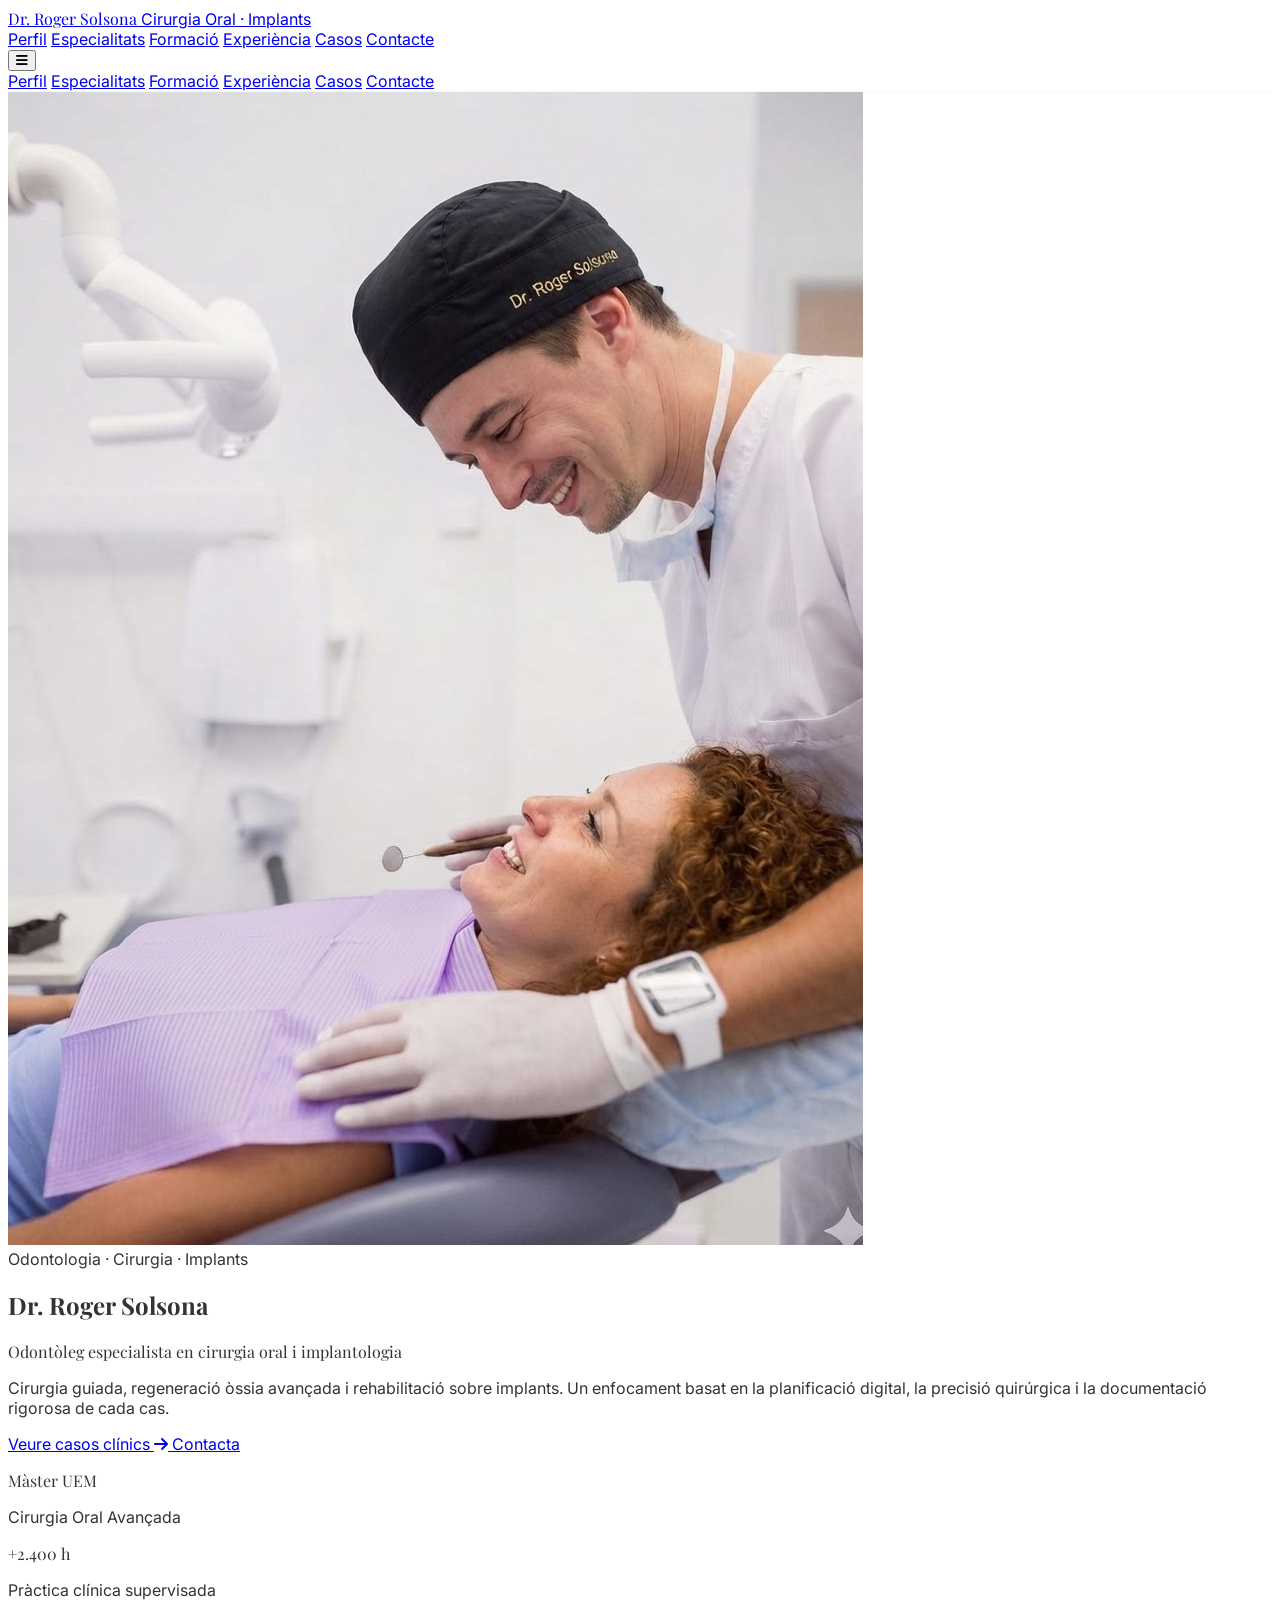
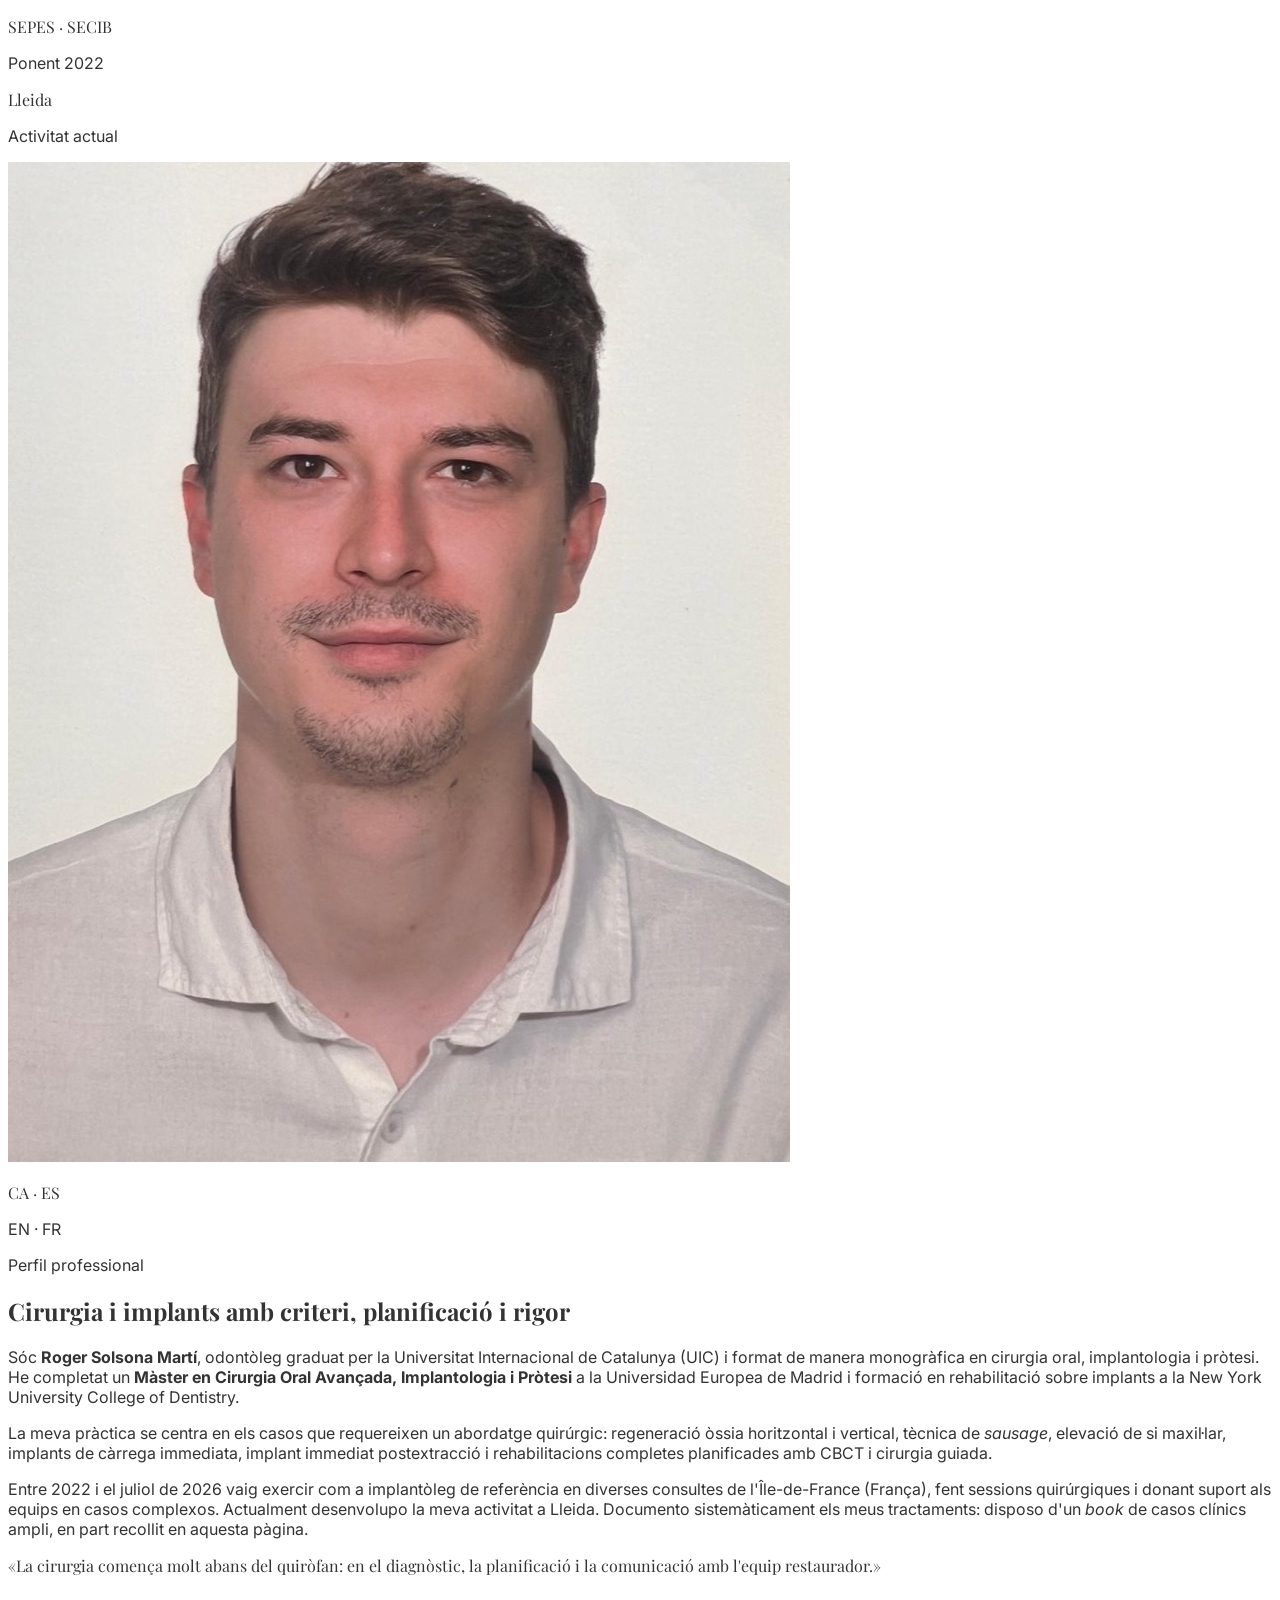
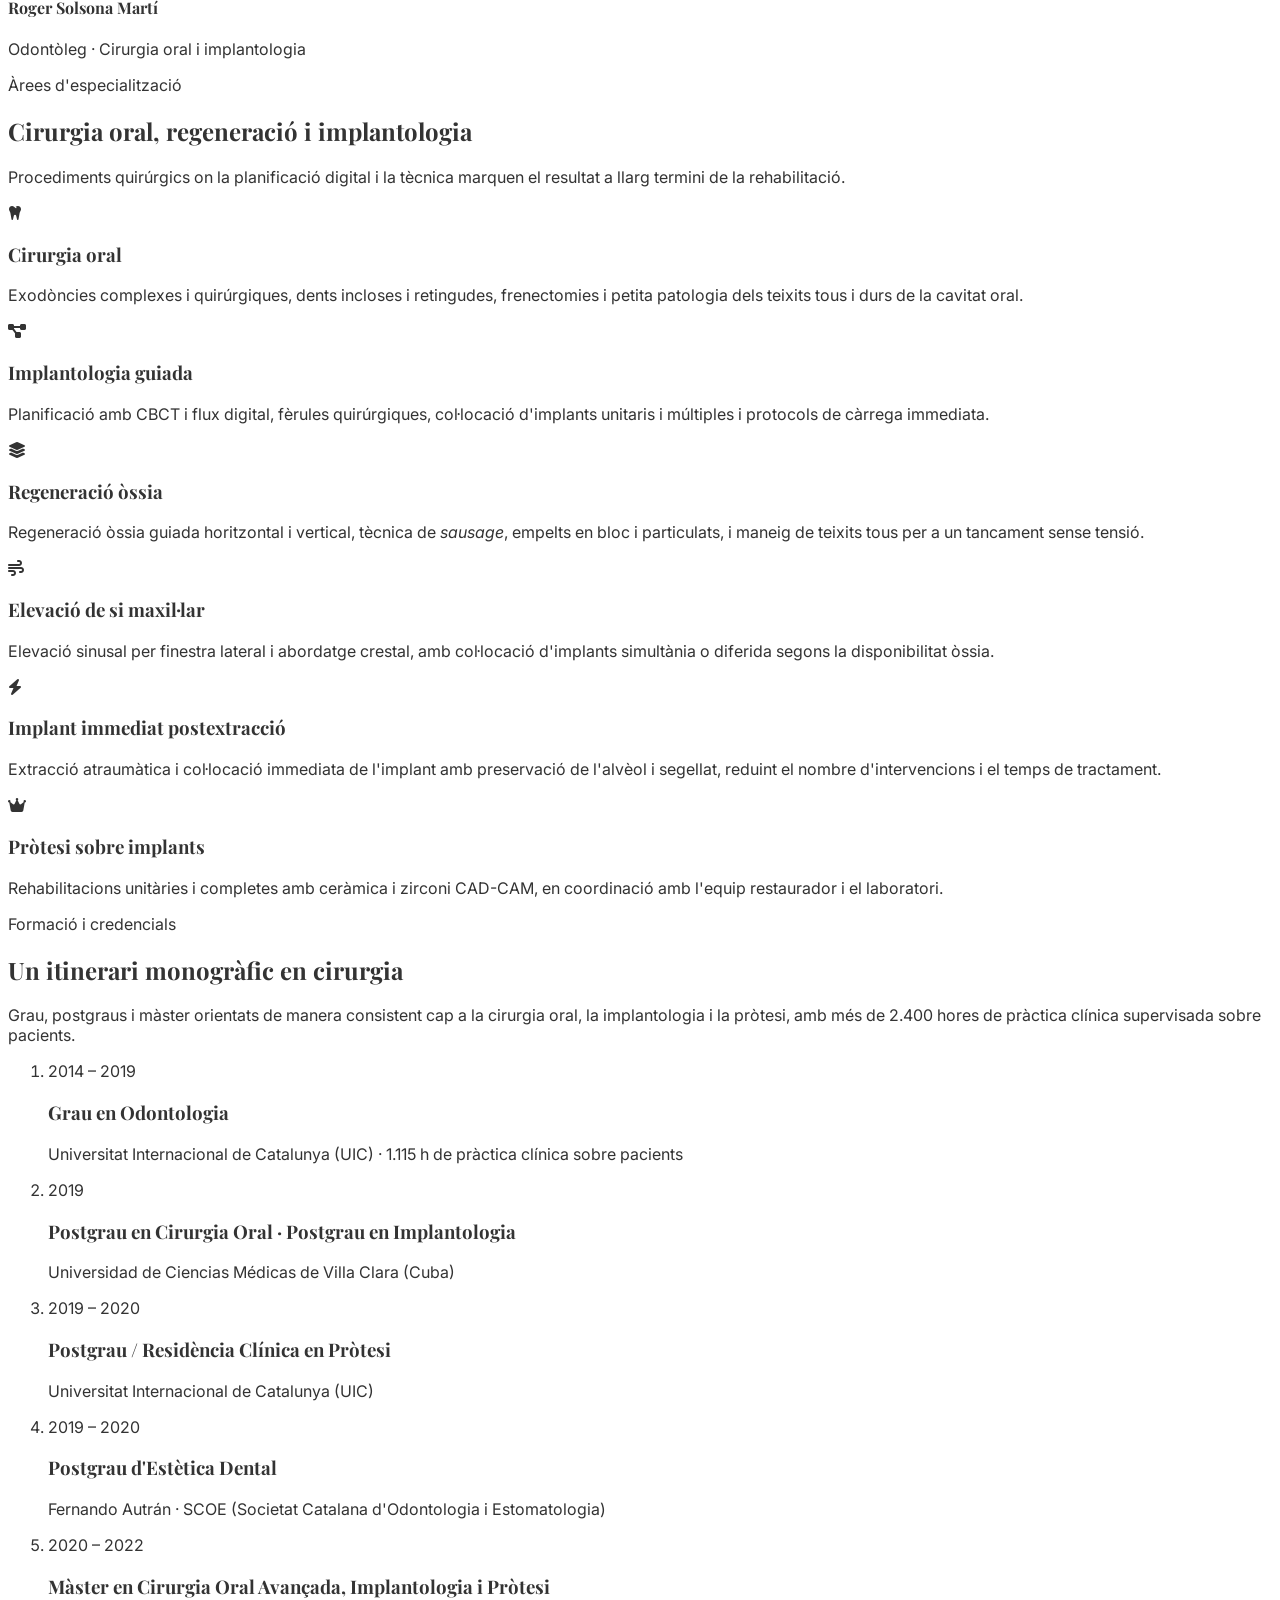
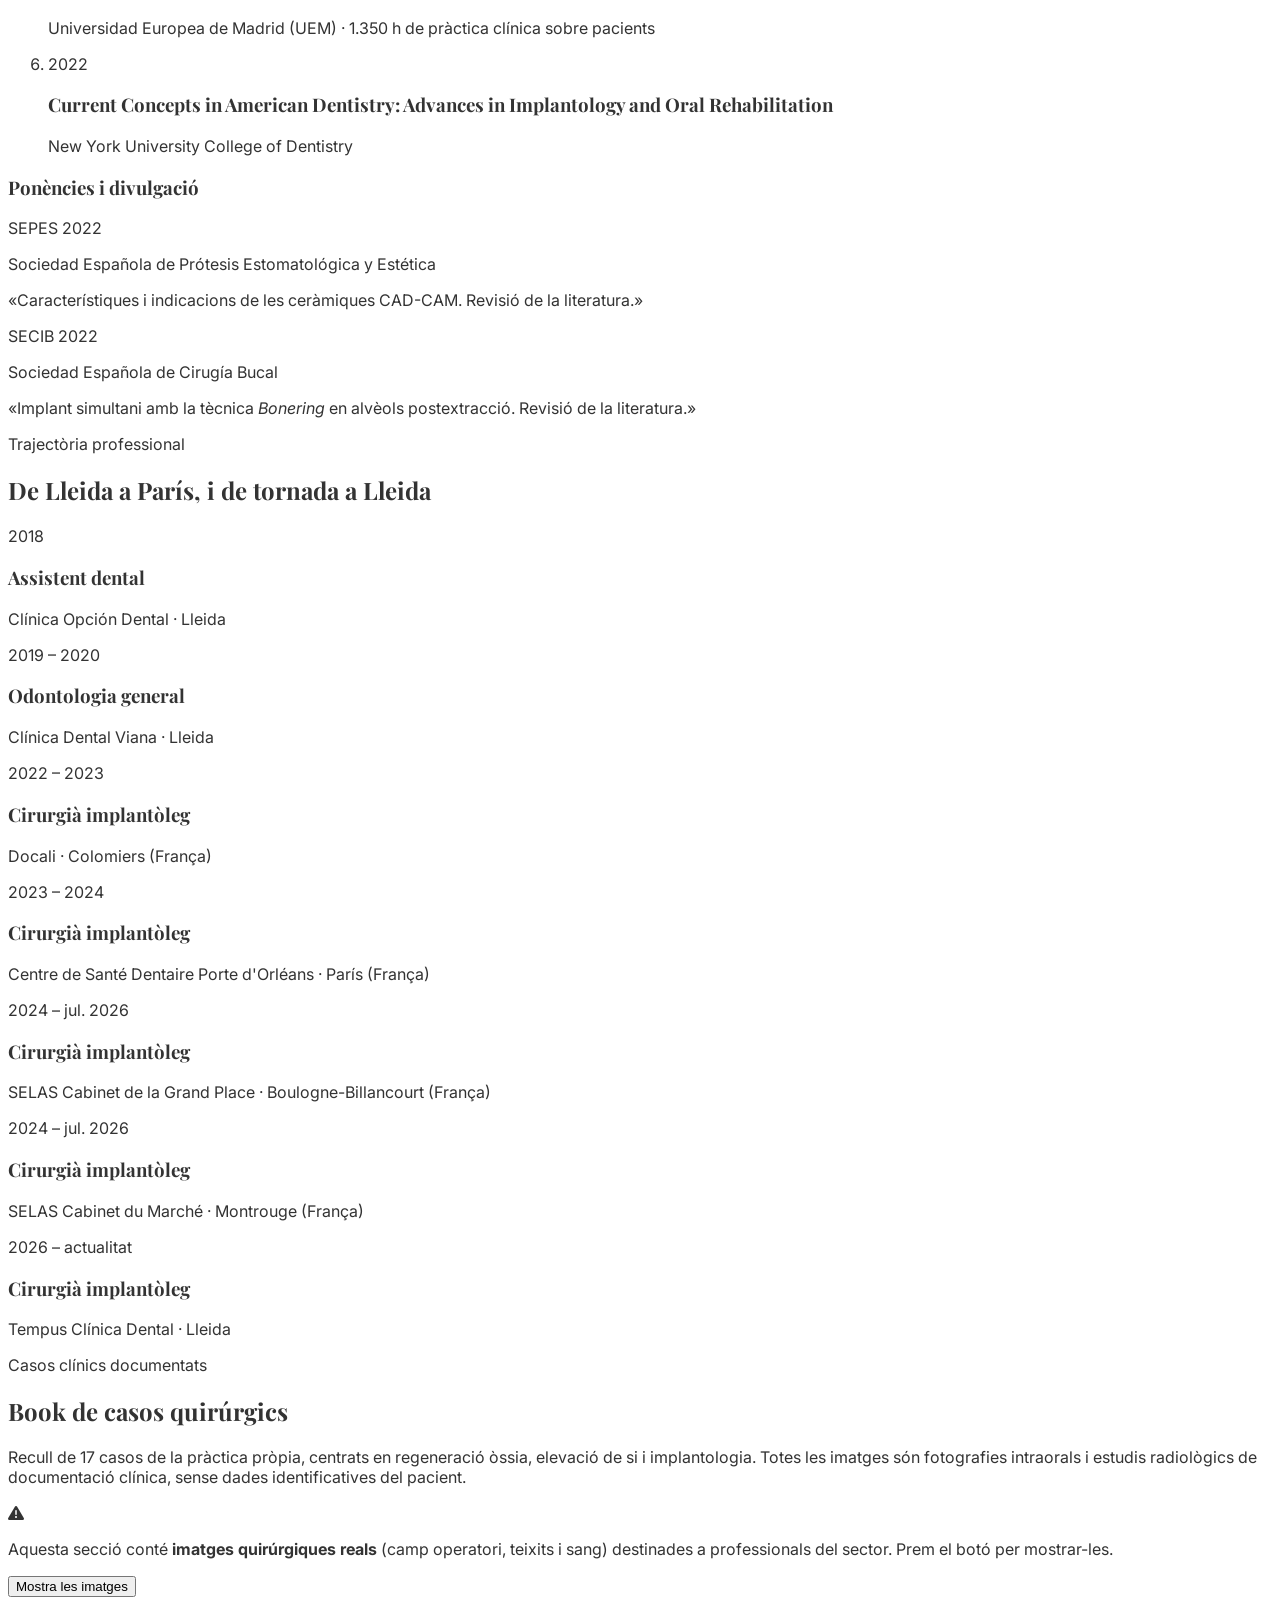
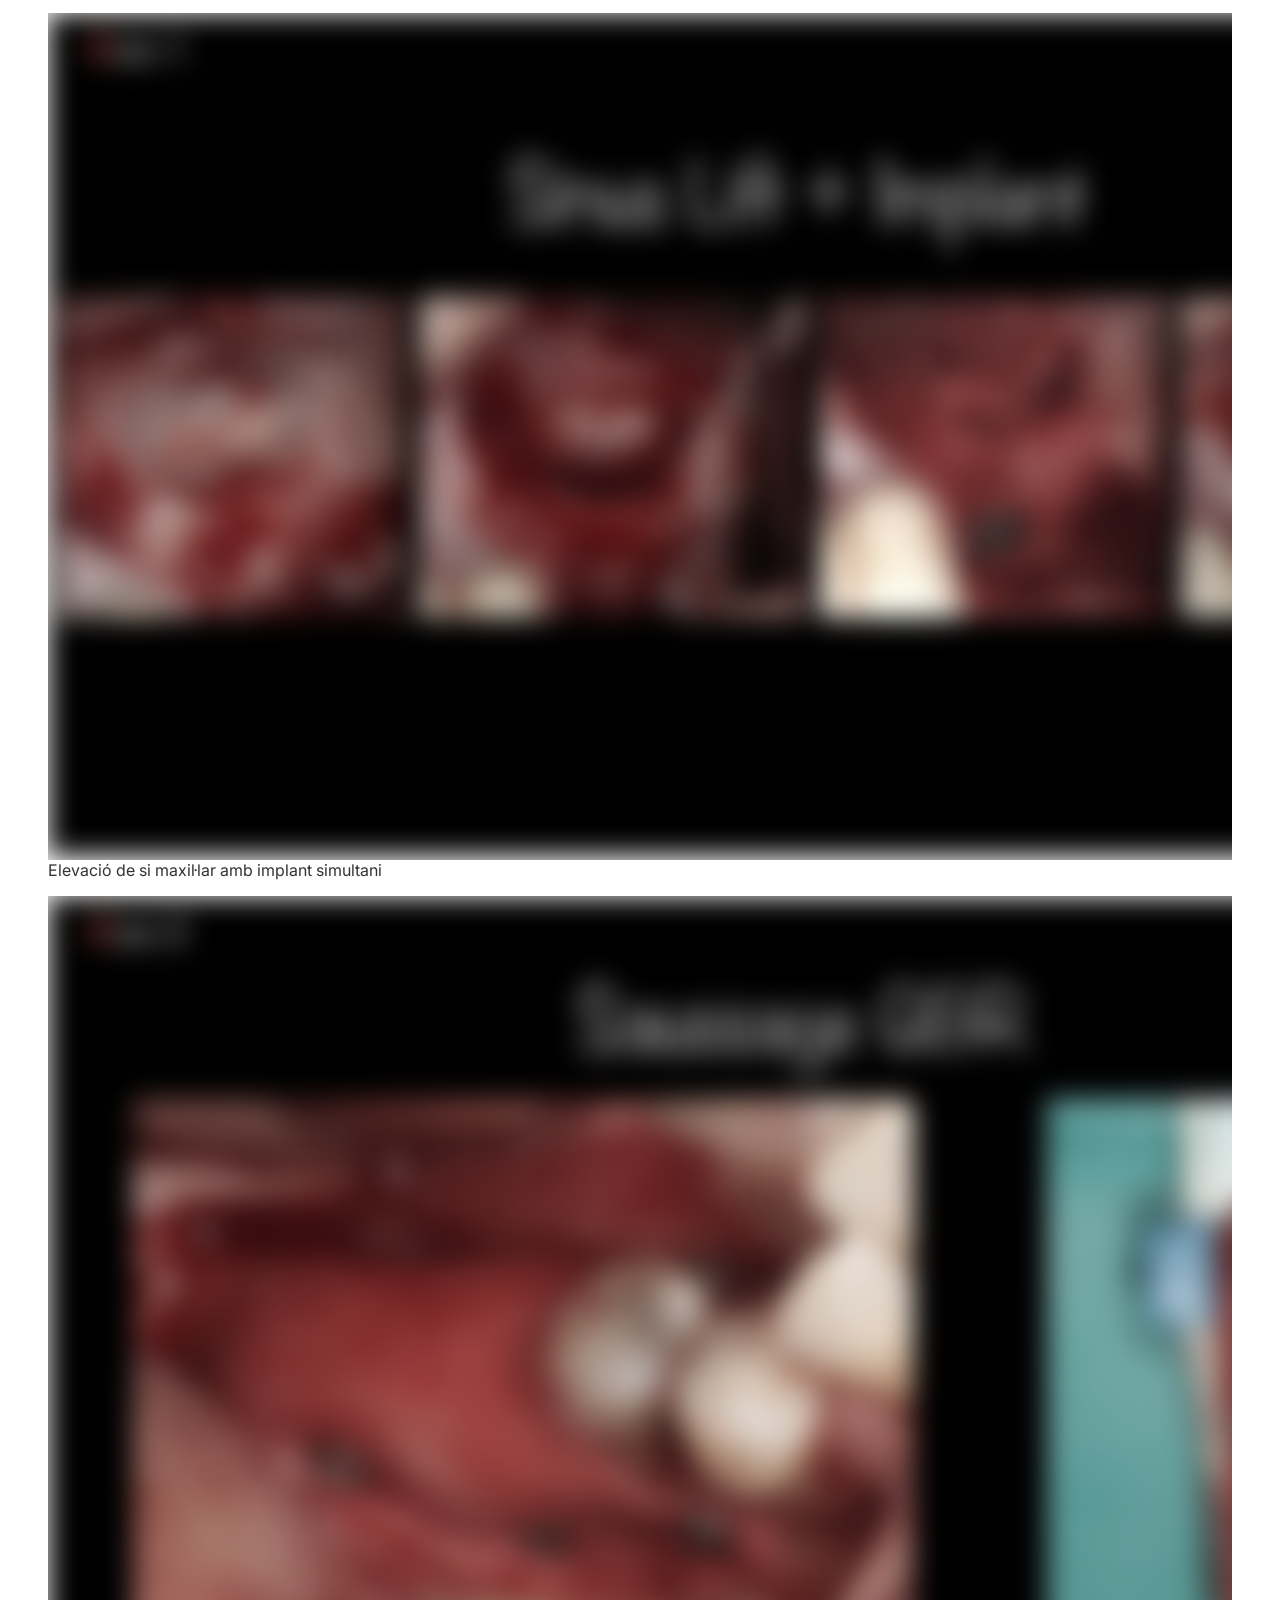
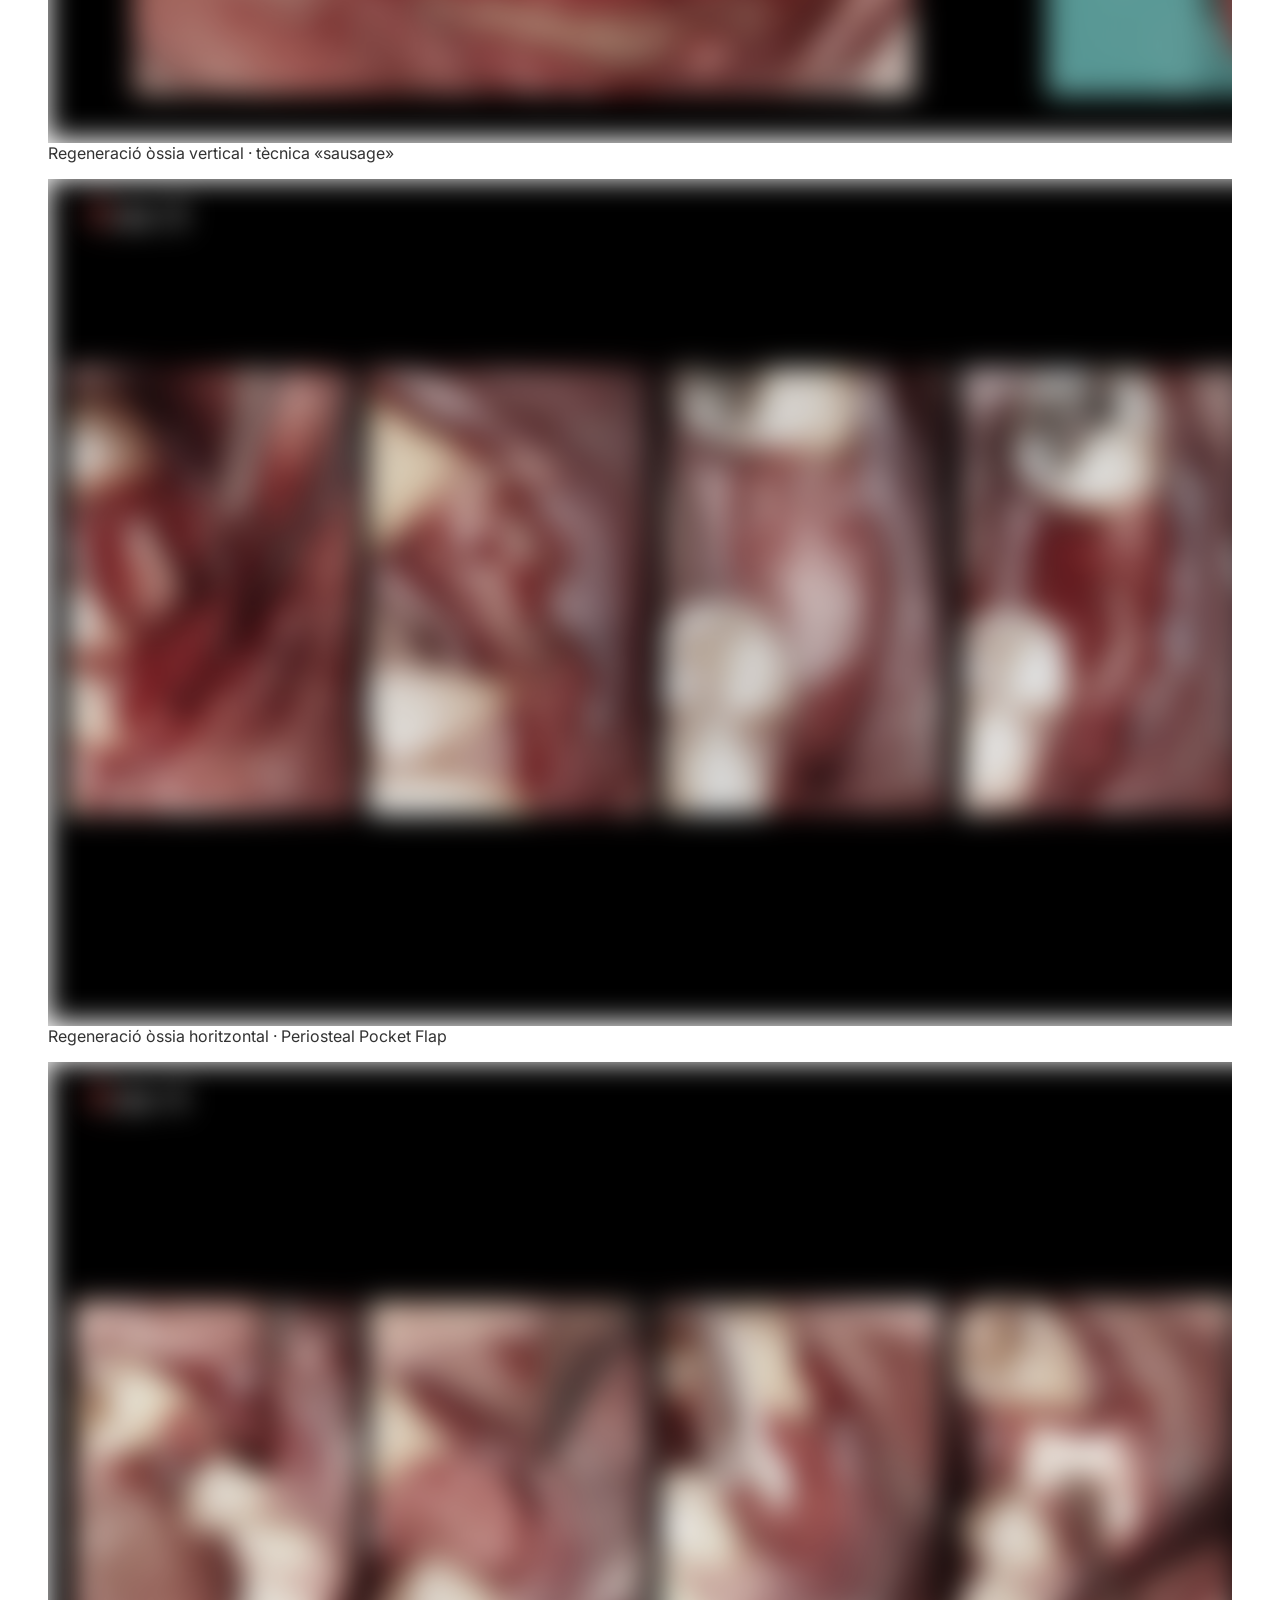
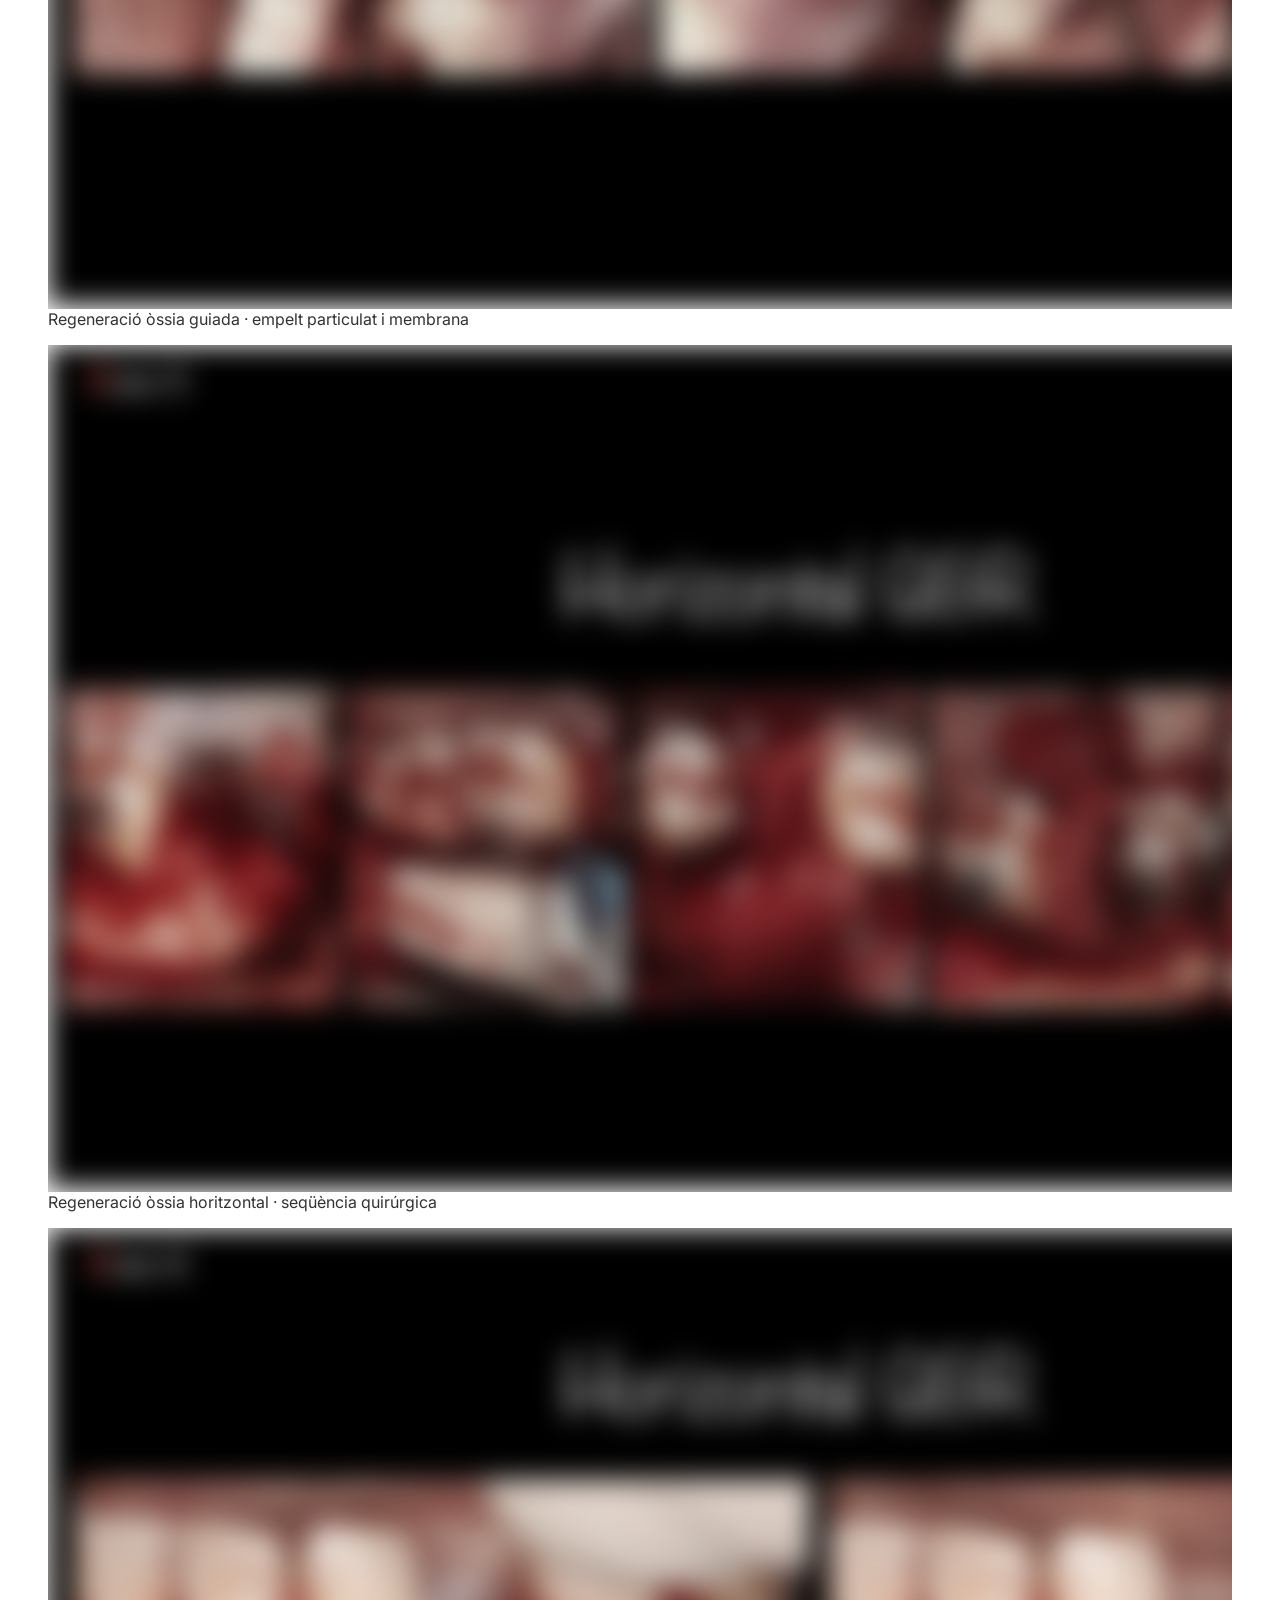
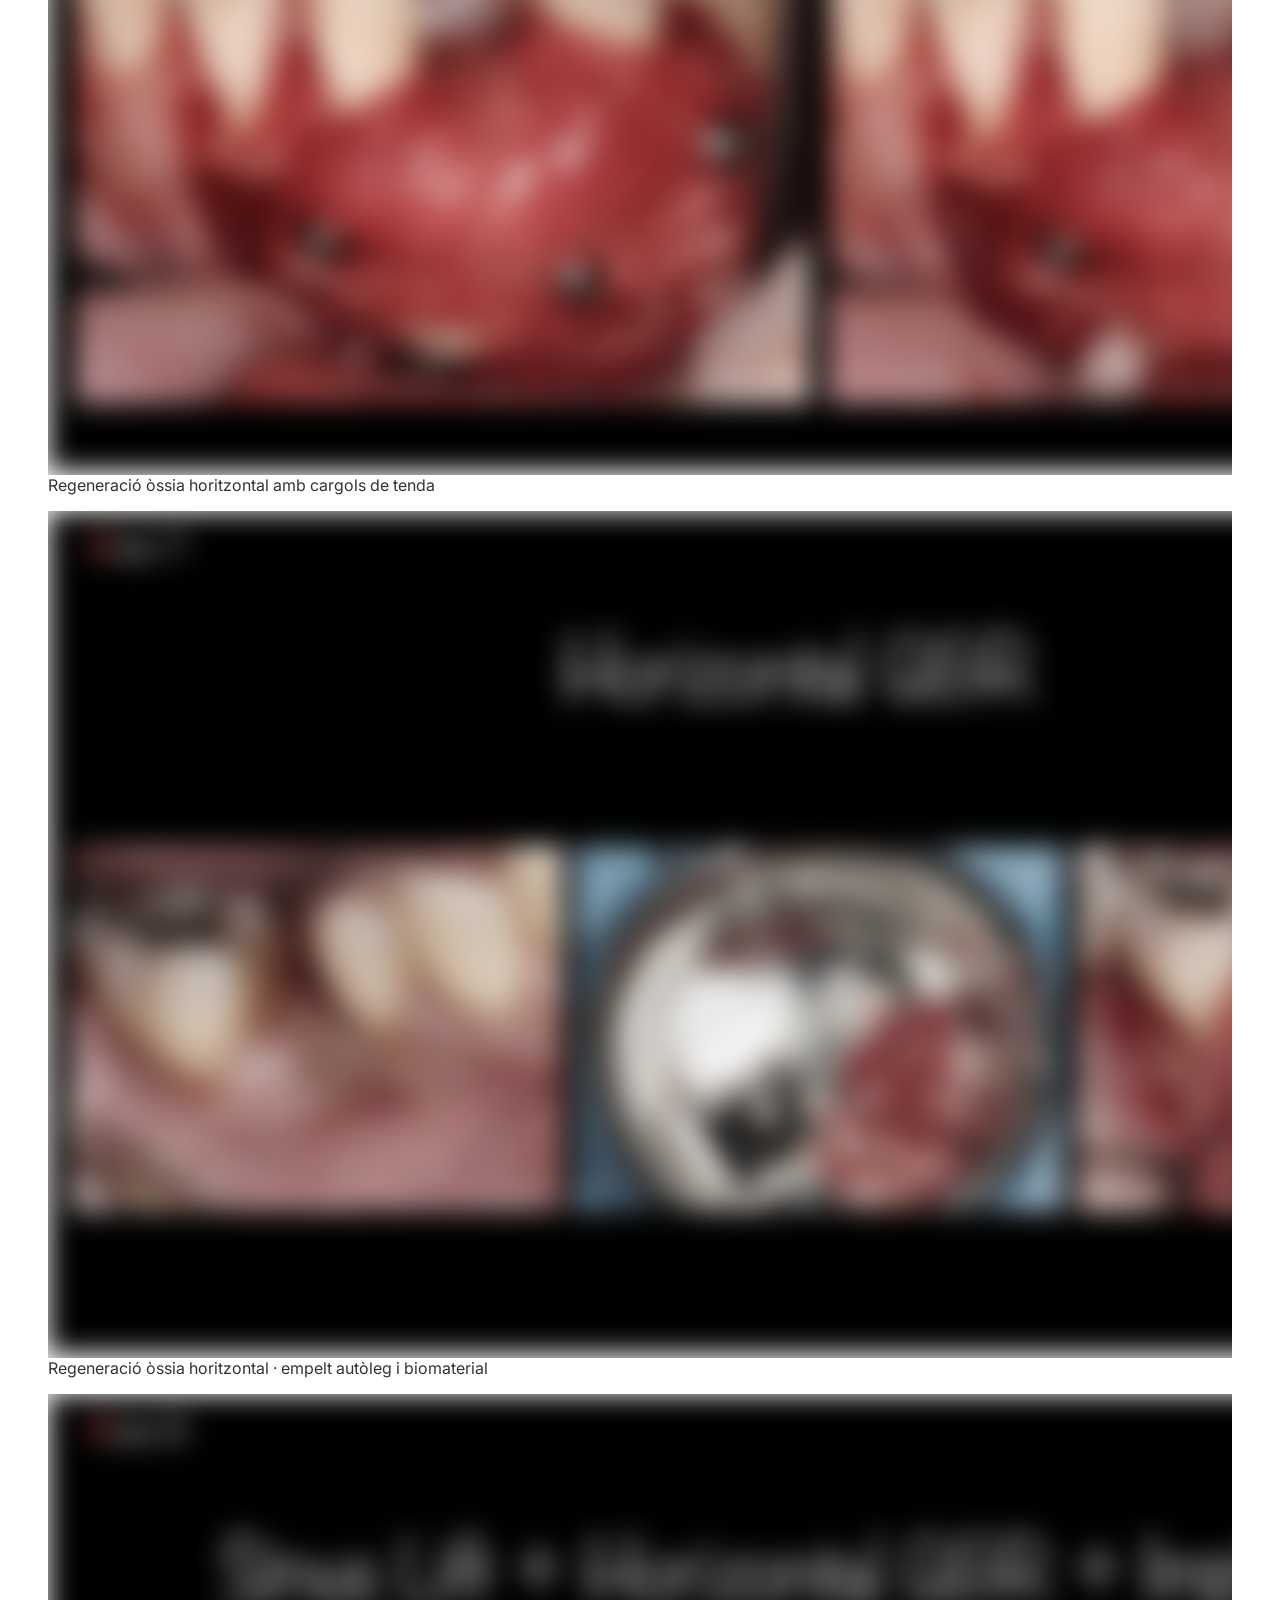
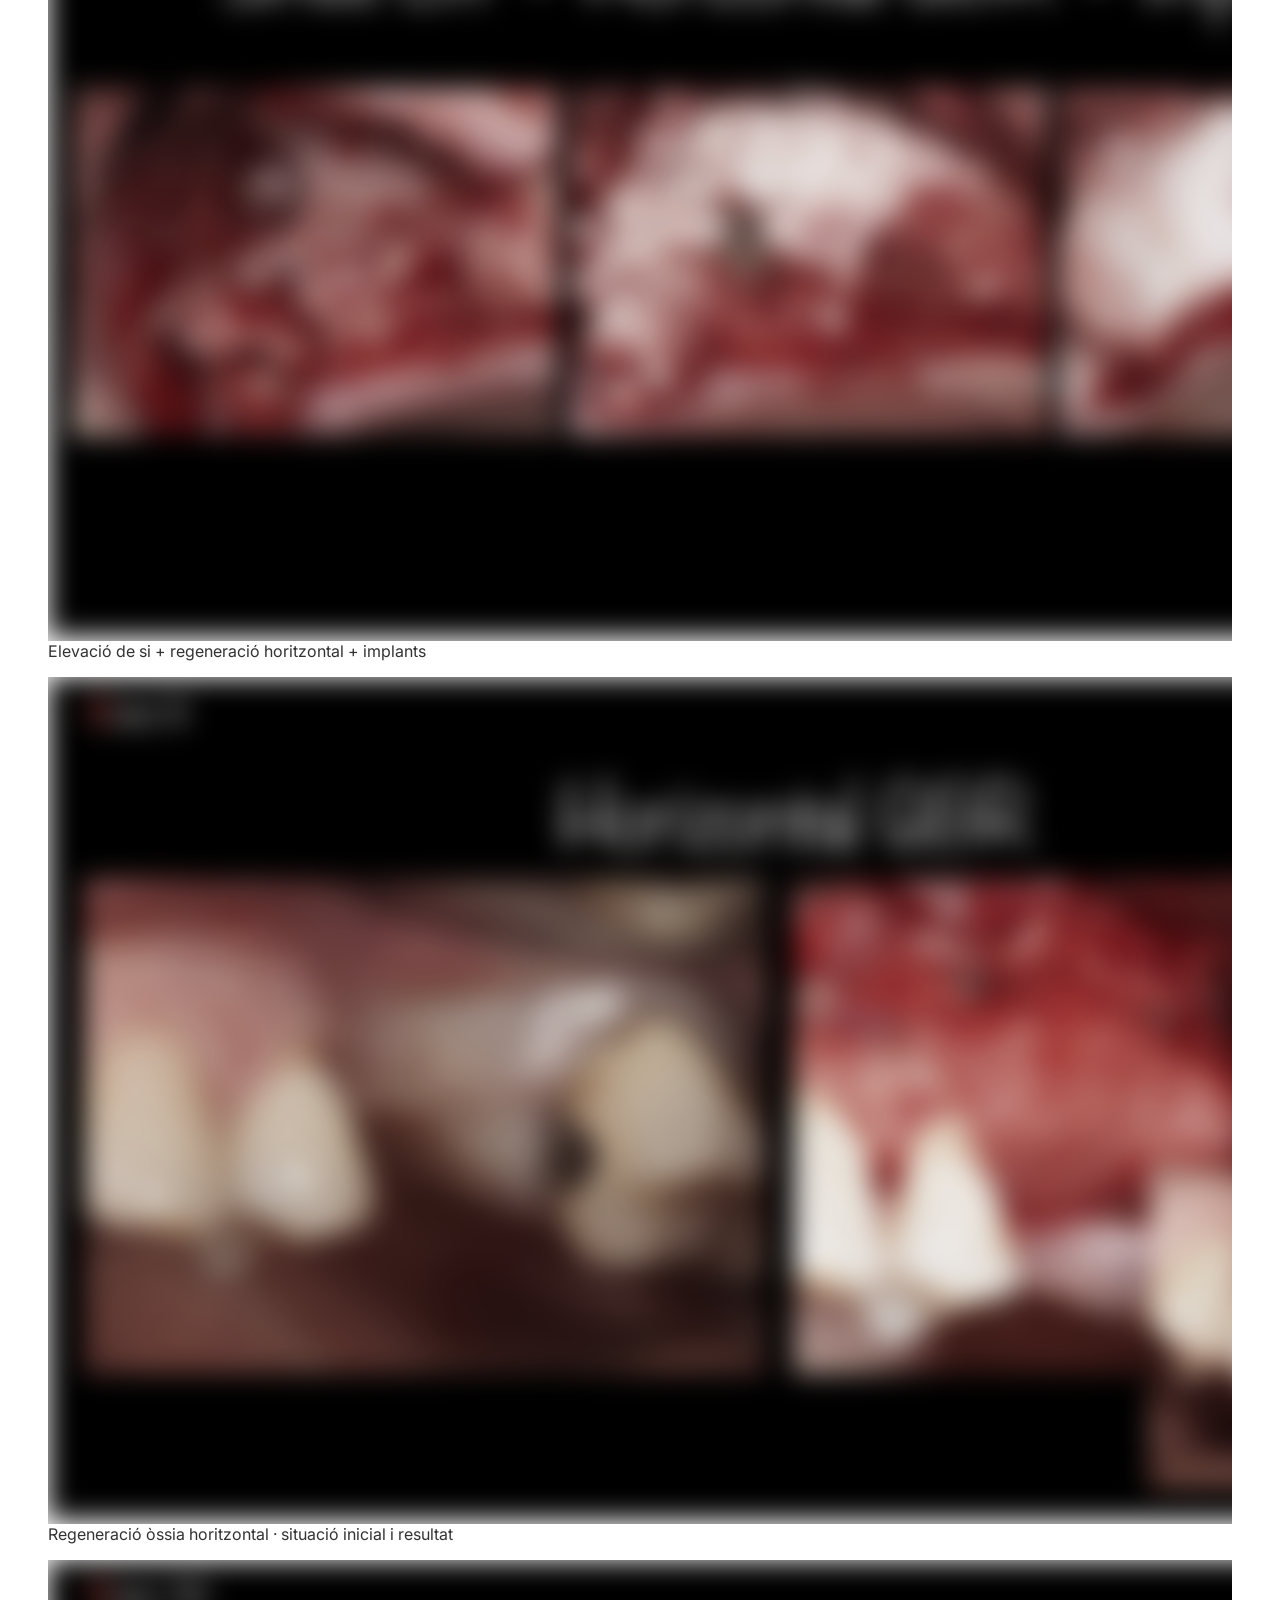
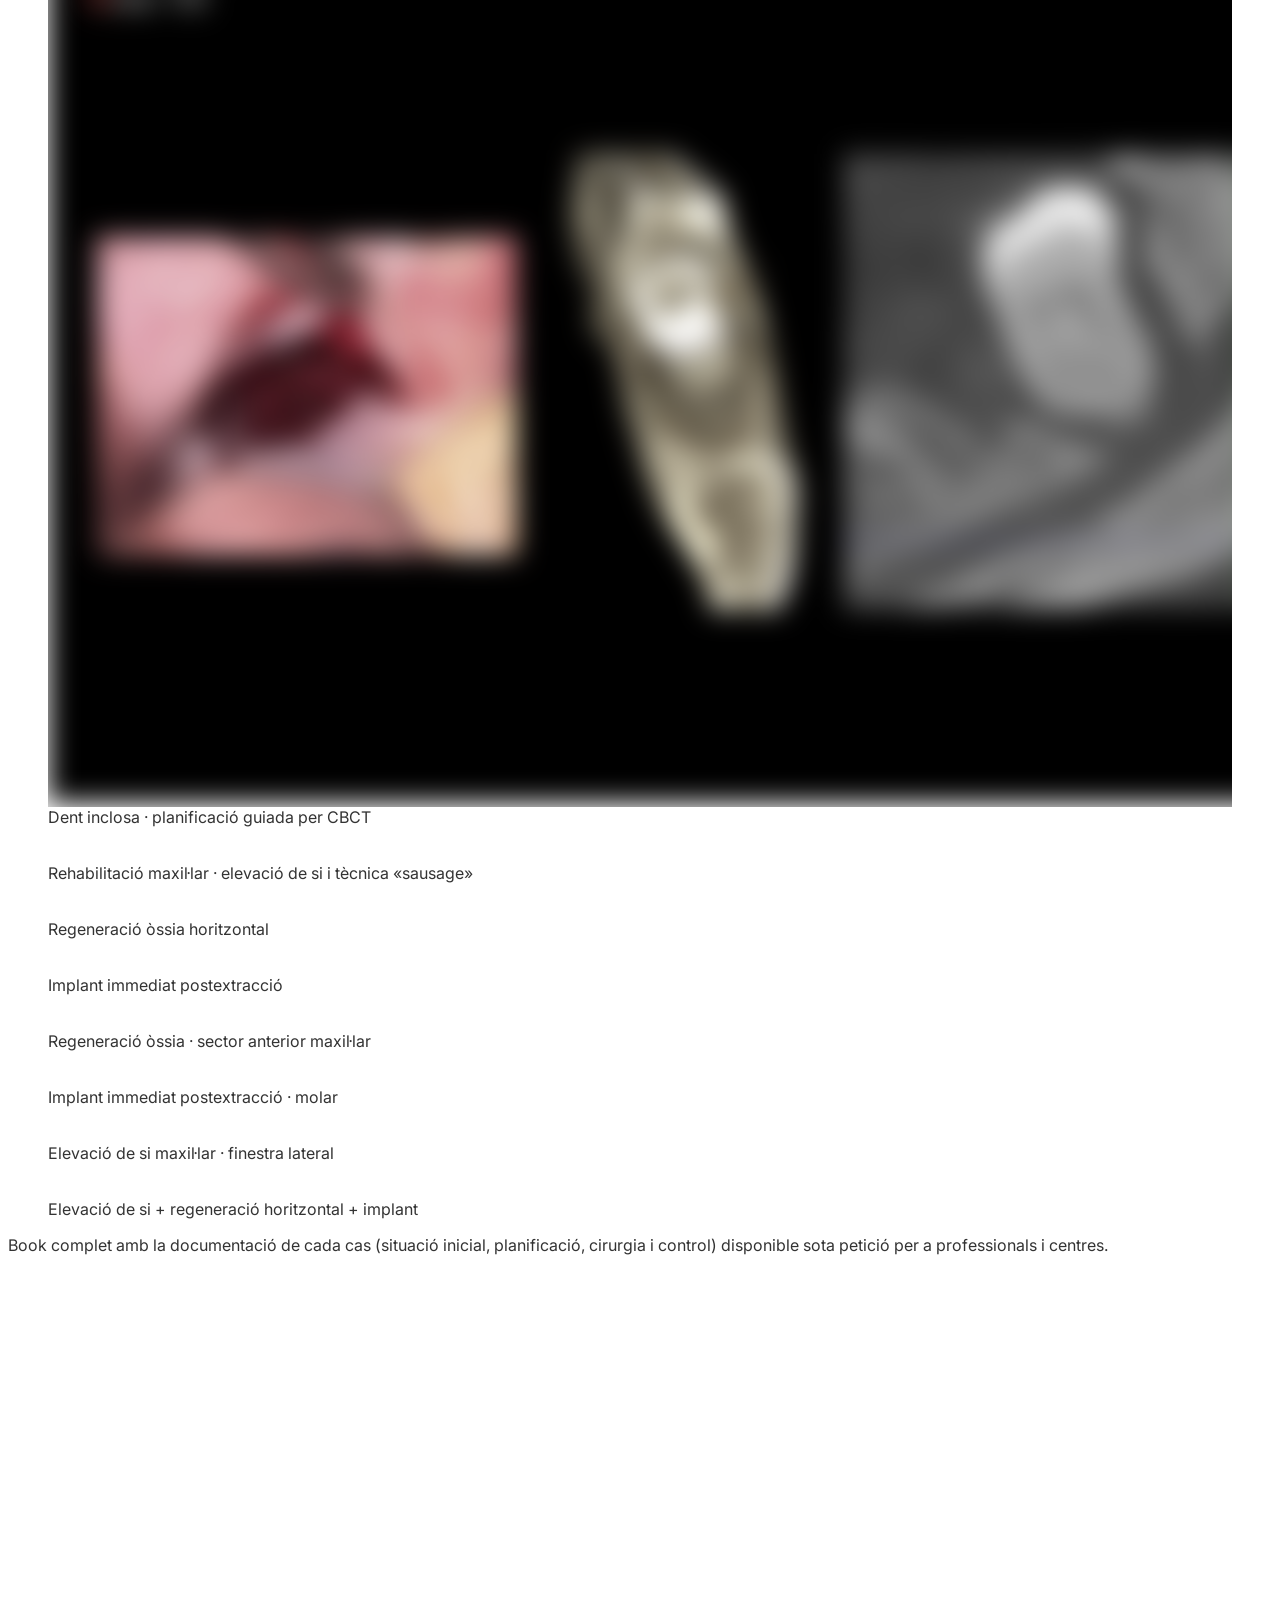
==== commit d1da78cf: "Formulari amb FormSubmit, text legal completat i correcció «sausage» - Formulari de contacte via For" ====
--- a/index.html
+++ b/index.html
@@ -10,15 +10,20 @@
     <meta name="author" content="Roger Solsona Martí">
 
     <meta property="og:type" content="profile">
+    <meta property="og:site_name" content="Dr. Roger Solsona">
     <meta property="og:url" content="https://rogersolsona2011.github.io/">
     <meta property="og:title" content="Dr. Roger Solsona | Cirurgia Oral i Implantologia">
     <meta property="og:description"
         content="Odontòleg especialista en cirurgia oral i implantologia: regeneració òssia avançada, elevació de si, cirurgia guiada i pròtesi sobre implants.">
-    <!-- Imatge de previsualització en compartir l'enllaç (WhatsApp, Facebook, LinkedIn...). URL absoluta obligatòria. -->
-    <meta property="og:image" content="https://rogersolsona2011.github.io/assets/og.jpg">
-    <meta property="og:image:alt" content="El Dr. Roger Solsona a la consulta">
+    <!-- Imatge de previsualització en compartir l'enllaç (WhatsApp, Facebook, LinkedIn...). URL absoluta + mides explícites. -->
+    <meta property="og:image" content="https://rogersolsona2011.github.io/assets/og.jpg?v=4">
+    <meta property="og:image:secure_url" content="https://rogersolsona2011.github.io/assets/og.jpg?v=4">
+    <meta property="og:image:type" content="image/jpeg">
+    <meta property="og:image:width" content="1200">
+    <meta property="og:image:height" content="1200">
+    <meta property="og:image:alt" content="El Dr. Roger Solsona atenent una pacient a la consulta">
     <meta name="twitter:card" content="summary_large_image">
-    <meta name="twitter:image" content="https://rogersolsona2011.github.io/assets/og.jpg">
+    <meta name="twitter:image" content="https://rogersolsona2011.github.io/assets/og.jpg?v=4">
 
     <!-- Favicon: monograma RS -->
     <link rel="icon"
@@ -309,7 +314,7 @@
                         </p>
                         <p>
                             La meva pràctica se centra en els casos que requereixen un abordatge quirúrgic:
-                            regeneració òssia horitzontal i vertical, tècnica de <em>saussage</em>, elevació de si
+                            regeneració òssia horitzontal i vertical, tècnica de <em>sausage</em>, elevació de si
                             maxil·lar, implants de càrrega immediata, implant immediat postextracció i rehabilitacions
                             completes planificades amb CBCT i cirurgia guiada.
                         </p>
@@ -386,7 +391,7 @@
                     </div>
                     <h3 class="font-serif-premium text-xl font-medium text-primary-800 mb-3">Regeneració òssia</h3>
                     <p class="text-sm text-neutral-600 font-light leading-relaxed">
-                        Regeneració òssia guiada horitzontal i vertical, tècnica de <em>saussage</em>, empelts en bloc i
+                        Regeneració òssia guiada horitzontal i vertical, tècnica de <em>sausage</em>, empelts en bloc i
                         particulats, i maneig de teixits tous per a un tancament sense tensió.
                     </p>
                 </div>
@@ -626,11 +631,11 @@
                 </figure>
                 <figure class="clinical-thumb group cursor-pointer" data-src="assets/c02.jpg">
                     <div class="zoom-img-container bg-primary-900 aspect-[16/10]">
-                        <img src="assets/c02.jpg" alt="Regeneració òssia vertical amb tècnica saussage"
+                        <img src="assets/c02.jpg" alt="Regeneració òssia vertical amb tècnica sausage"
                             class="w-full h-full object-cover" loading="lazy">
                     </div>
                     <figcaption class="text-xs tracking-wider uppercase text-neutral-500 mt-3">Regeneració òssia vertical
-                        · tècnica «saussage»</figcaption>
+                        · tècnica «sausage»</figcaption>
                 </figure>
                 <figure class="clinical-thumb group cursor-pointer" data-src="assets/c03.jpg">
                     <div class="zoom-img-container bg-primary-900 aspect-[16/10]">
@@ -698,11 +703,11 @@
                 </figure>
                 <figure class="clinical-thumb group cursor-pointer" data-src="assets/c11.jpg">
                     <div class="zoom-img-container bg-primary-900 aspect-[16/10]">
-                        <img src="assets/c11.jpg" alt="Rehabilitació maxil·lar amb elevació de si i tècnica saussage"
+                        <img src="assets/c11.jpg" alt="Rehabilitació maxil·lar amb elevació de si i tècnica sausage"
                             class="w-full h-full object-cover" loading="lazy">
                     </div>
                     <figcaption class="text-xs tracking-wider uppercase text-neutral-500 mt-3">Rehabilitació maxil·lar ·
-                        elevació de si i tècnica «saussage»</figcaption>
+                        elevació de si i tècnica «sausage»</figcaption>
                 </figure>
                 <figure class="clinical-thumb group cursor-pointer" data-src="assets/c12.jpg">
                     <div class="zoom-img-container bg-primary-900 aspect-[16/10]">
@@ -834,13 +839,18 @@
                 </div>
 
                 <div class="lg:col-span-6 reveal">
-                    <!-- TODO Roger: substitueix l'acció del formulari per l'endpoint real de Formspree (https://formspree.io/f/XXXXXXXX) o el teu servei de correu. -->
-                    <form id="contact-form" action="https://formspree.io/f/your-form-id" method="POST"
+                    <!-- Formulari via FormSubmit (formsubmit.co), sense compte. El primer enviament des de la web
+                         publicada envia un correu d'activació a rogersolsona2011@gmail.com: cal clicar "Activate Form". -->
+                    <form id="contact-form" action="https://formsubmit.co/ajax/rogersolsona2011@gmail.com" method="POST"
                         class="bg-white p-8 border border-neutral-200/80 shadow-lg space-y-6">
                         <h3 class="font-serif-premium text-xl font-medium text-primary-800 border-b border-neutral-100 pb-4">
                             Escriu-me un missatge
                         </h3>
                         <input type="hidden" name="_subject" value="Missatge enviat des de la web">
+                        <input type="hidden" name="_template" value="table">
+                        <!-- Antispam (honeypot): els humans no el veuen; si s'omple, FormSubmit descarta el missatge -->
+                        <input type="text" name="_honey" tabindex="-1" autocomplete="off" aria-hidden="true"
+                            style="position:absolute;left:-9999px;width:1px;height:1px;opacity:0">
 
                         <div>
                             <label for="name"
@@ -1024,21 +1034,13 @@
         lightbox.addEventListener('click', (e) => { if (e.target === lightbox) closeLightbox(); });
         document.addEventListener('keydown', (e) => { if (e.key === 'Escape') closeLightbox(); });
 
-        // Contact form (progressive enhancement over Formspree)
+        // Contact form (AJAX via FormSubmit)
         const form = document.getElementById('contact-form');
         const statusEl = document.getElementById('form-status');
         form.addEventListener('submit', async (e) => {
             const action = form.getAttribute('action') || '';
-            if (action.includes('your-form-id')) {
-                // Endpoint not configured yet — don't lose the message, open the mail client.
-                e.preventDefault();
-                const body = encodeURIComponent(
-                    `Nom: ${form.name.value}\nCentre: ${form.entity.value}\n\n${form.message.value}`);
-                window.location.href =
-                    `mailto:rogersolsona2011@gmail.com?subject=${encodeURIComponent('Missatge enviat des de la web')}&body=${body}`;
-                return;
-            }
             e.preventDefault();
+            statusEl.classList.remove('text-green-700', 'text-red-600');
             const btn = form.querySelector('button[type="submit"]');
             const original = btn.innerHTML;
             btn.disabled = true;
@@ -1049,8 +1051,9 @@
                     body: new FormData(form),
                     headers: { 'Accept': 'application/json' }
                 });
+                const data = await res.json().catch(() => ({}));
                 statusEl.classList.remove('hidden');
-                if (res.ok) {
+                if (res.ok && String(data.success) !== 'false') {
                     form.reset();
                     statusEl.textContent = 'Missatge enviat. Et respondré al més aviat possible.';
                     statusEl.classList.add('text-green-700');
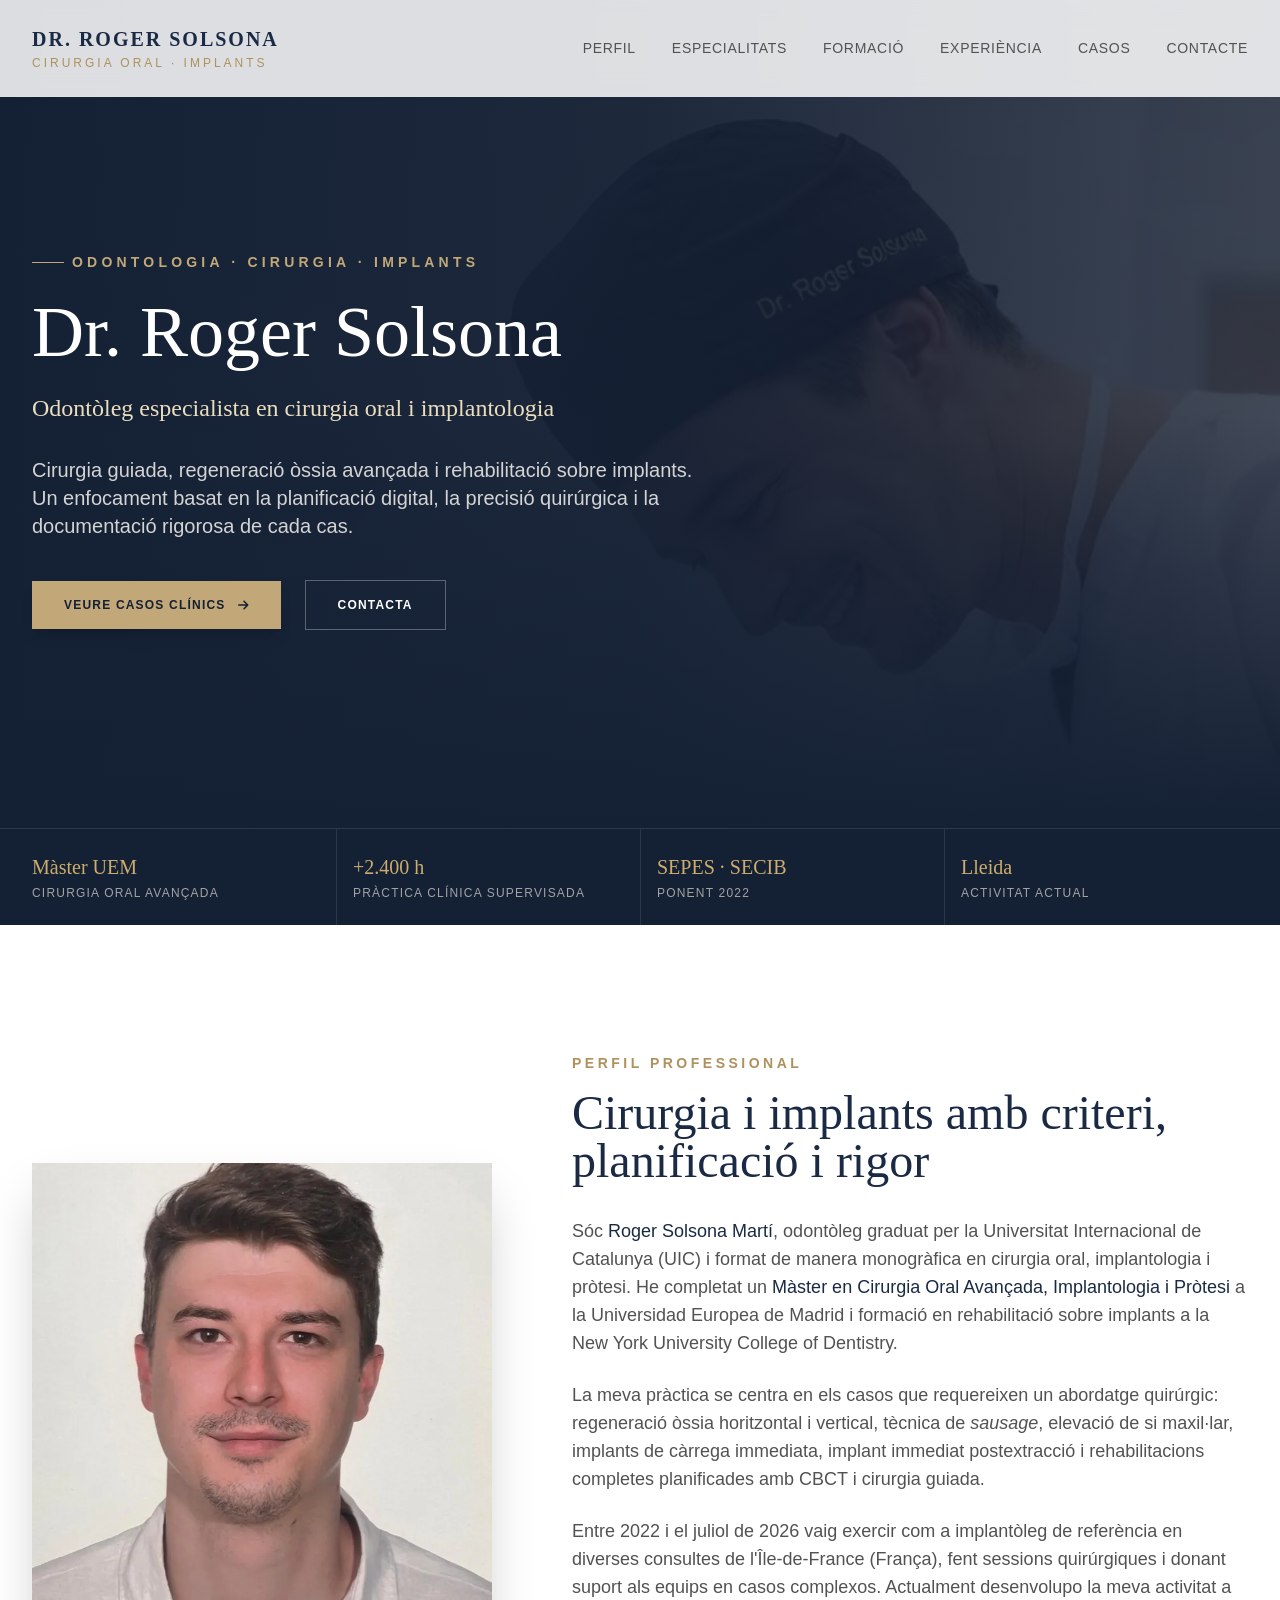
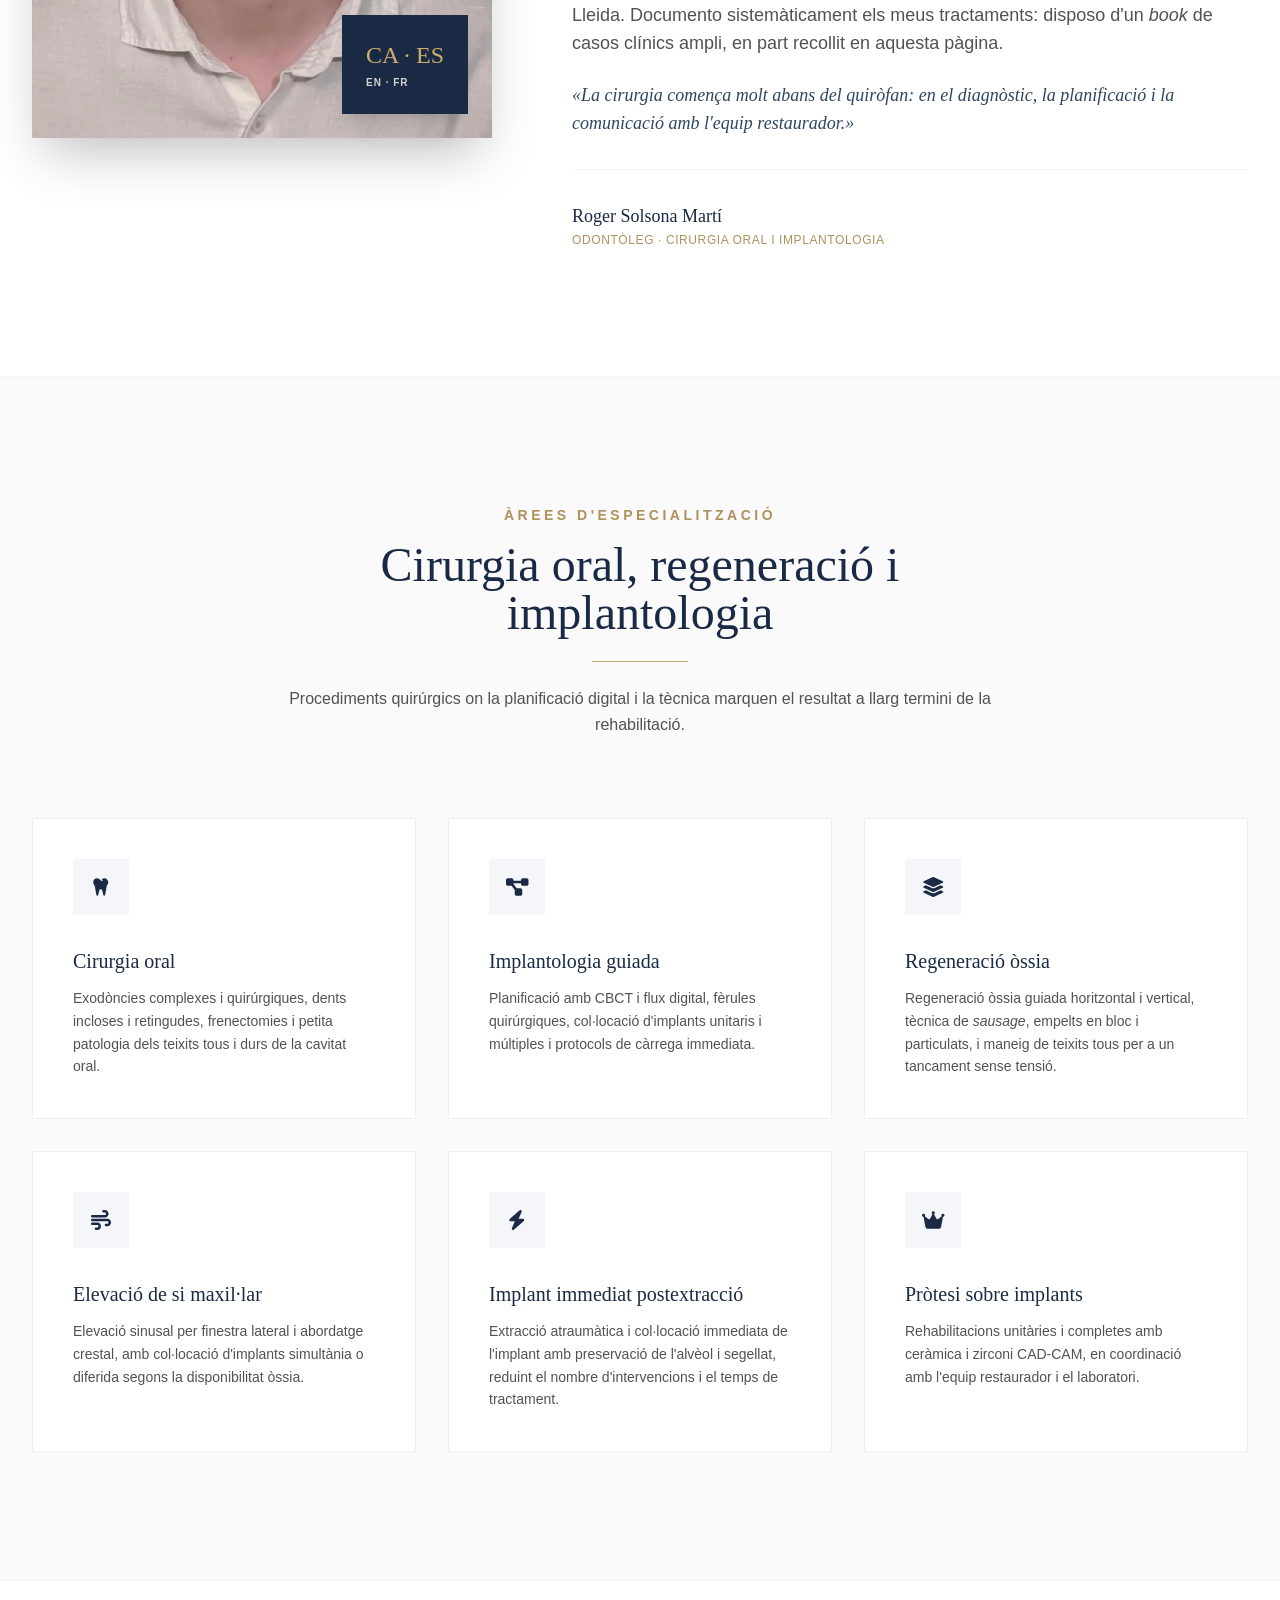
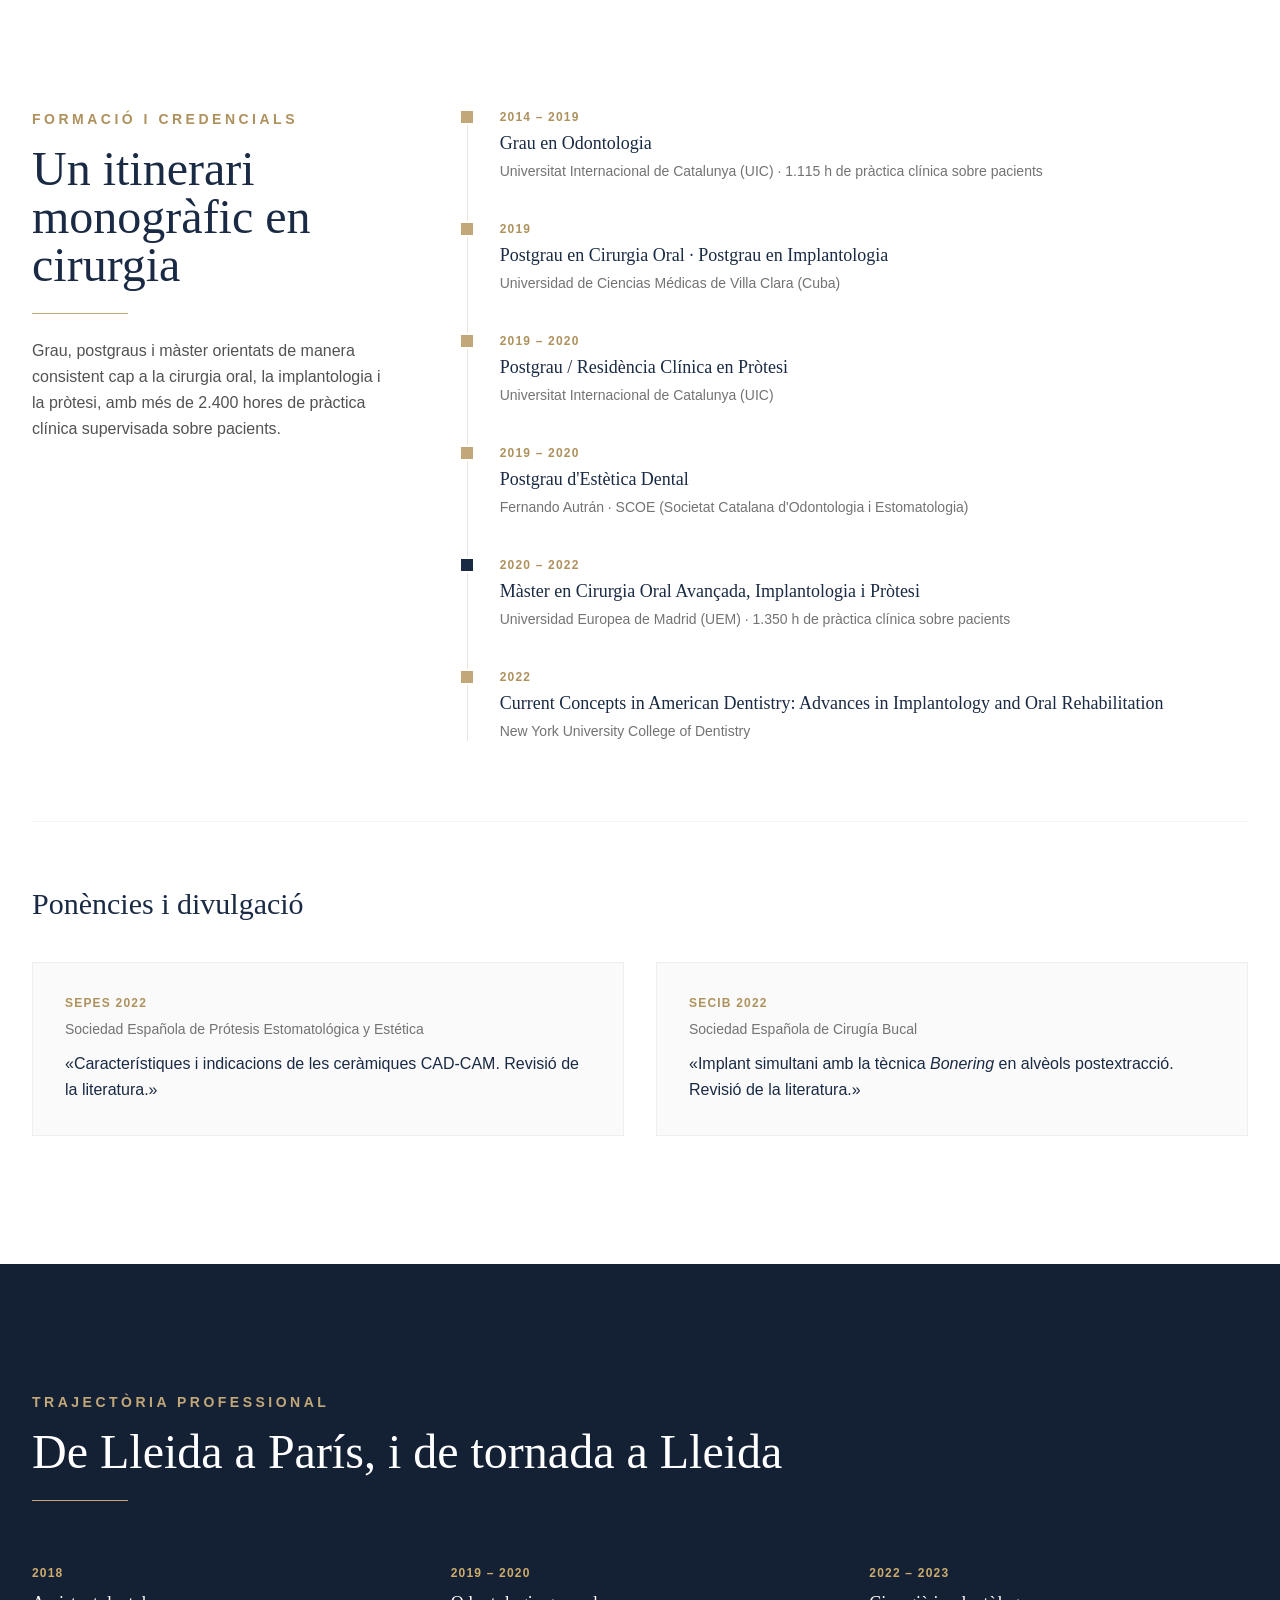
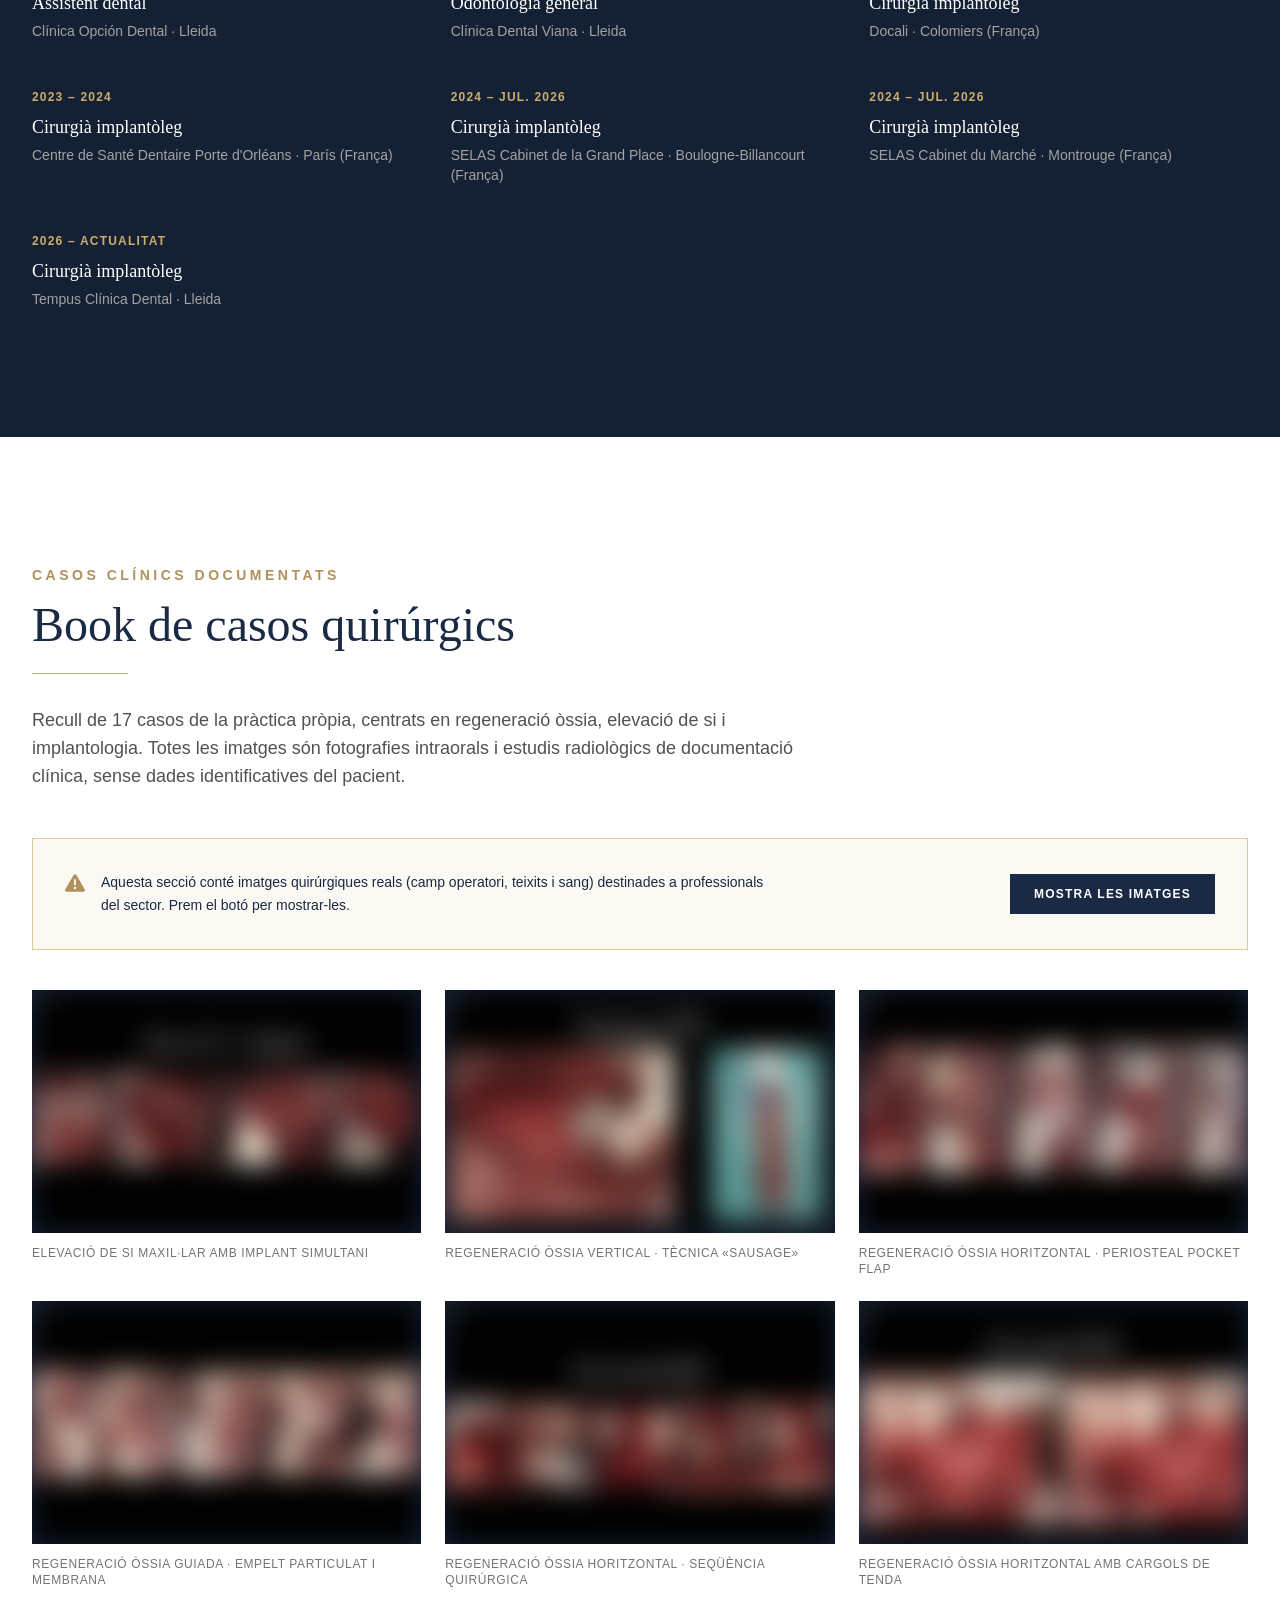
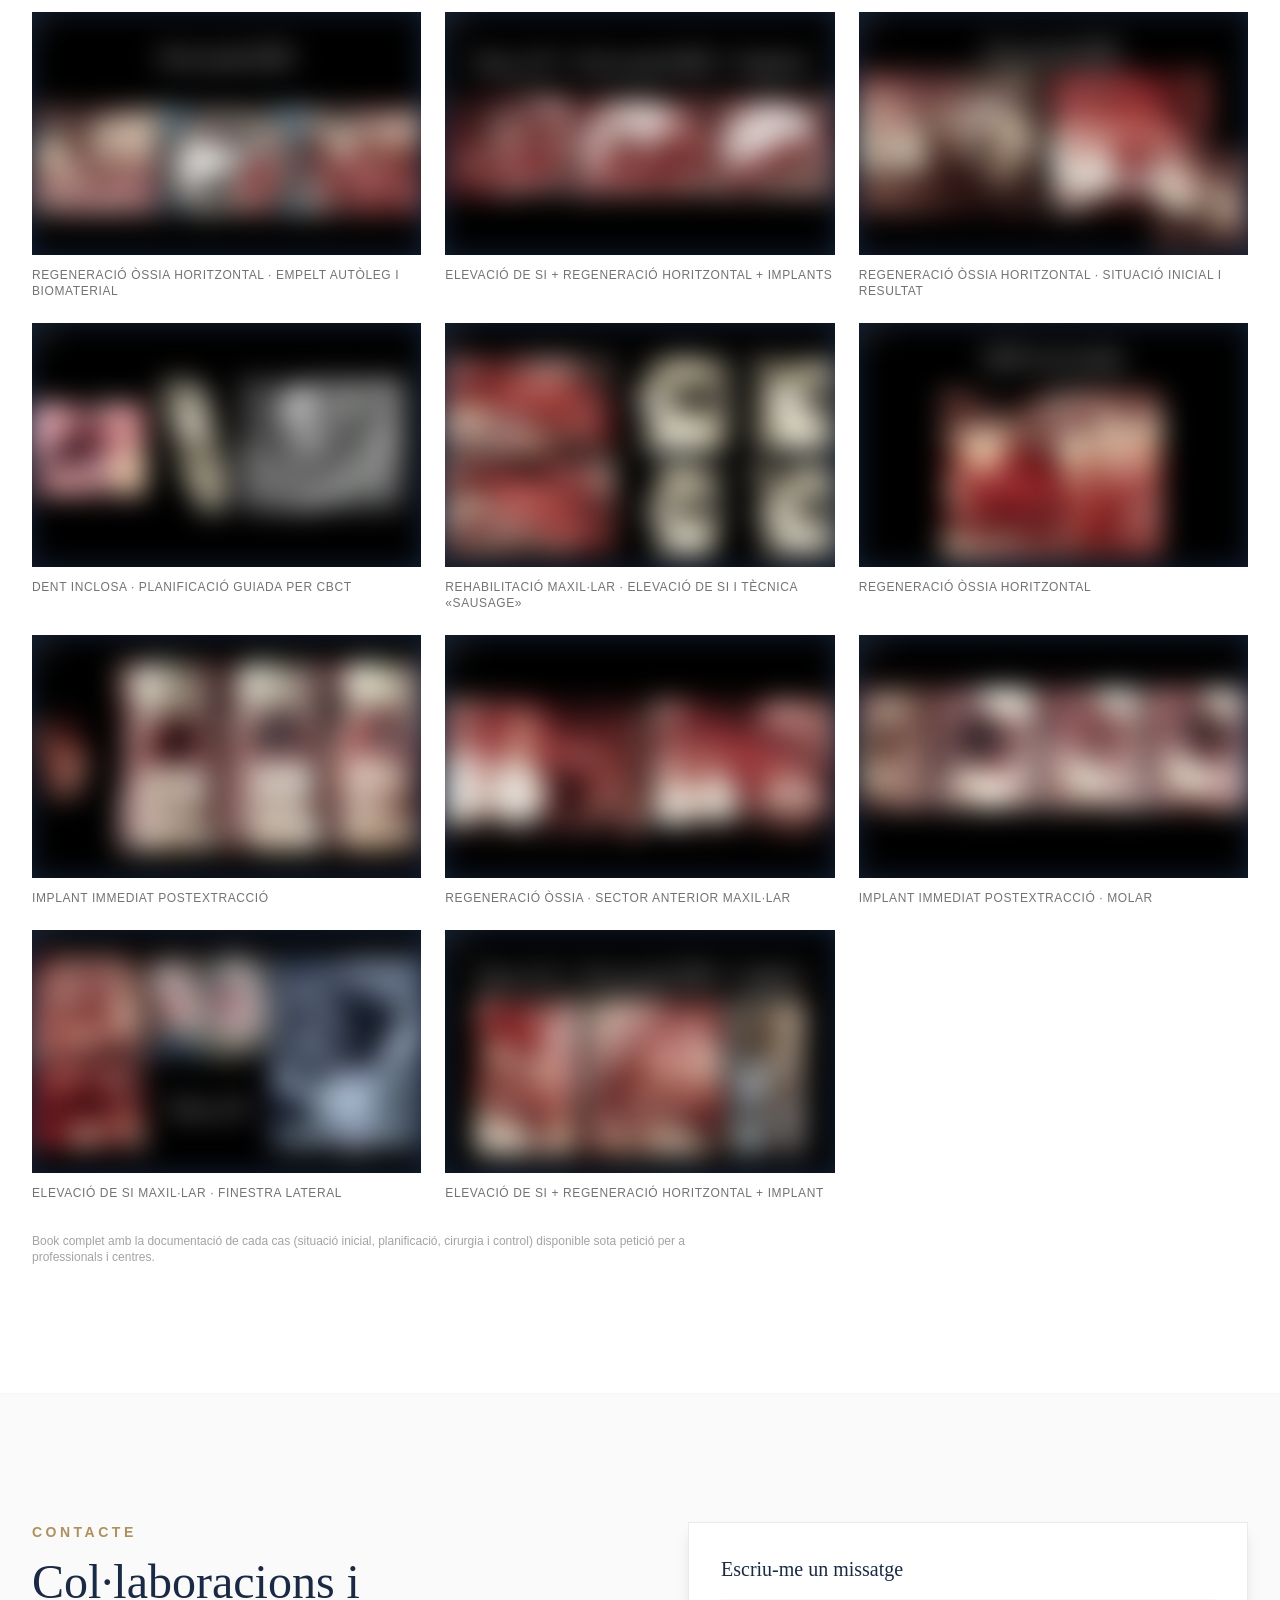
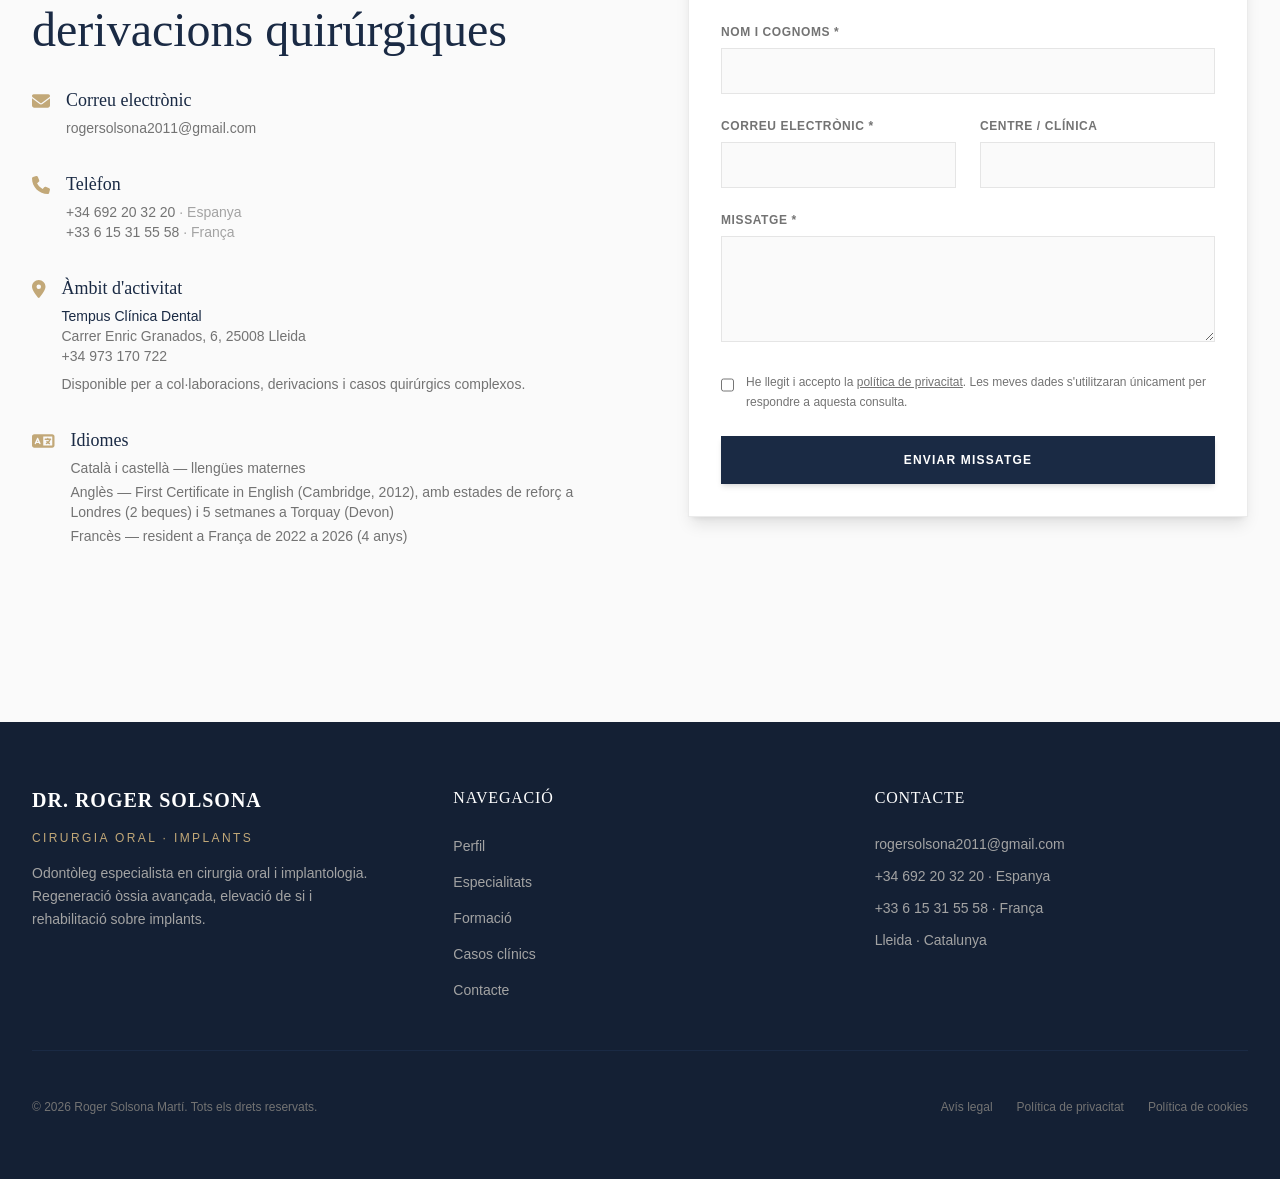
==== commit ad5b7b11: "Velocitat: CSS compilat, icones SVG, tipografies locals i imatges WebP - Tailwind compilat a assets/" ====
--- a/index.html
+++ b/index.html
@@ -29,47 +29,11 @@
     <link rel="icon"
         href="data:image/svg+xml,%3Csvg xmlns='http://www.w3.org/2000/svg' viewBox='0 0 64 64'%3E%3Crect width='64' height='64' rx='10' fill='%231a2a44'/%3E%3Ctext x='32' y='44' font-family='Georgia,serif' font-size='30' fill='%23c2a878' text-anchor='middle'%3ERS%3C/text%3E%3C/svg%3E">
 
-    <!-- Google Fonts -->
-    <link rel="preconnect" href="https://fonts.googleapis.com">
-    <link rel="preconnect" href="https://fonts.gstatic.com" crossorigin>
-    <link
-        href="https://fonts.googleapis.com/css2?family=Inter:wght@300;400;500;600;700&family=Playfair+Display:ital,wght@0,400;0,500;0,600;0,700;1,400&display=swap"
-        rel="stylesheet">
-
-    <!-- FontAwesome -->
-    <link rel="stylesheet" href="https://cdnjs.cloudflare.com/ajax/libs/font-awesome/6.4.0/css/all.min.css">
-
-    <!-- Tailwind CSS CDN -->
-    <script src="https://cdn.tailwindcss.com"></script>
-    <script>
-        tailwind.config = {
-            theme: {
-                extend: {
-                    colors: {
-                        primary: {
-                            50: '#f4f6f9', 100: '#e9edf2', 200: '#c8d4e1', 300: '#9db4cb',
-                            400: '#6c8fb1', 500: '#487095', 600: '#375778', 700: '#2d4661',
-                            800: '#1a2a44', 900: '#142034',
-                        },
-                        accent: {
-                            50: '#fbf9f4', 100: '#f5efe0', 200: '#ebdebf', 300: '#ddc897',
-                            400: '#cdad6d', 500: '#c2a878', 600: '#af915d', 700: '#927649',
-                            800: '#765e3c', 900: '#614d33',
-                        },
-                        neutral: {
-                            50: '#fafafa', 100: '#f5f5f5', 200: '#e5e5e5', 300: '#d4d4d4',
-                            400: '#a3a3a3', 500: '#737373', 600: '#525252', 700: '#333333',
-                            800: '#262626', 900: '#171717',
-                        }
-                    },
-                    fontFamily: {
-                        serif: ['"Playfair Display"', 'serif'],
-                        sans: ['Inter', 'sans-serif'],
-                    }
-                }
-            }
-        }
-    </script>
+    <!-- Estils compilats (Tailwind) + tipografies locals -->
+    <link rel="preload" href="assets/fonts/inter-latin.woff2" as="font" type="font/woff2" crossorigin>
+    <link rel="preload" href="assets/fonts/playfair-latin.woff2" as="font" type="font/woff2" crossorigin>
+    <link rel="stylesheet" href="assets/site.css">
+    <link rel="preload" href="assets/clinical.webp" as="image" fetchpriority="high">
 
     <style type="text/css">
         body {
@@ -175,8 +139,9 @@
                 </nav>
 
                 <button id="mobile-menu-btn" class="md:hidden p-2 text-primary-800 focus:outline-none"
-                    aria-label="Obrir menú de navegació">
-                    <i class="fa-solid fa-bars text-xl" id="menu-icon"></i>
+                    aria-label="Obrir menú de navegació" aria-expanded="false" aria-controls="mobile-menu">
+                    <svg class="icon text-xl" id="menu-icon-open" viewBox="0 0 448 512" aria-hidden="true"><path d="M0 96C0 78.3 14.3 64 32 64H416c17.7 0 32 14.3 32 32s-14.3 32-32 32H32C14.3 128 0 113.7 0 96zM0 256c0-17.7 14.3-32 32-32H416c17.7 0 32 14.3 32 32s-14.3 32-32 32H32c-17.7 0-32-14.3-32-32zM448 416c0 17.7-14.3 32-32 32H32c-17.7 0-32-14.3-32-32s14.3-32 32-32H416c17.7 0 32 14.3 32 32z"/></svg>
+                    <svg class="icon text-xl hidden" id="menu-icon-close" viewBox="0 0 384 512" aria-hidden="true"><path d="M342.6 150.6c12.5-12.5 12.5-32.8 0-45.3s-32.8-12.5-45.3 0L192 210.7 86.6 105.4c-12.5-12.5-32.8-12.5-45.3 0s-12.5 32.8 0 45.3L146.7 256 41.4 361.4c-12.5 12.5-12.5 32.8 0 45.3s32.8 12.5 45.3 0L192 301.3 297.4 406.6c12.5 12.5 32.8 12.5 45.3 0s12.5-32.8 0-45.3L237.3 256 342.6 150.6z"/></svg>
                 </button>
             </div>
         </div>
@@ -203,7 +168,7 @@
     <!-- HERO -->
     <section id="hero" class="relative min-h-[92vh] flex items-center pt-28 pb-16 overflow-hidden bg-primary-900">
         <div class="absolute inset-0 z-0">
-            <img src="assets/clinical.jpg"
+            <img src="assets/clinical.webp" width="855" height="1153" fetchpriority="high"
                 alt="El Dr. Roger Solsona atenent una pacient a la consulta"
                 class="w-full h-full object-cover object-top opacity-40 scale-105 brightness-75">
             <div class="absolute inset-0 bg-gradient-to-r from-primary-900 via-primary-900/85 to-primary-900/30"></div>
@@ -235,7 +200,7 @@
                 <div class="flex flex-col sm:flex-row items-stretch sm:items-center space-y-4 sm:space-y-0 sm:space-x-6">
                     <a href="#casos"
                         class="px-8 py-4 bg-accent-500 text-primary-900 text-xs tracking-widest font-bold uppercase hover:bg-white transition-all duration-300 shadow-lg text-center">
-                        Veure casos clínics <i class="fa-solid fa-arrow-right ml-2 text-xs"></i>
+                        Veure casos clínics <svg class="icon ml-2 text-xs" viewBox="0 0 448 512" aria-hidden="true"><path d="M438.6 278.6c12.5-12.5 12.5-32.8 0-45.3l-160-160c-12.5-12.5-32.8-12.5-45.3 0s-12.5 32.8 0 45.3L338.8 224 32 224c-17.7 0-32 14.3-32 32s14.3 32 32 32l306.7 0L233.4 393.4c-12.5 12.5-12.5 32.8 0 45.3s32.8 12.5 45.3 0l160-160z"/></svg>
                     </a>
                     <a href="#contacte"
                         class="px-8 py-4 border border-white/30 text-white text-xs tracking-widest font-semibold uppercase hover:border-white hover:bg-white/5 transition-all duration-300 text-center">
@@ -286,7 +251,7 @@
                         class="absolute -bottom-4 -right-4 w-2/3 h-2/3 border border-primary-200 pointer-events-none -z-10 group-hover:-translate-x-2 group-hover:-translate-y-2 transition-transform duration-500">
                     </div>
                     <div class="zoom-img-container shadow-2xl">
-                        <img src="assets/portrait.jpg" alt="Retrat del Dr. Roger Solsona Martí"
+                        <img src="assets/portrait.webp" width="782" height="1000" loading="lazy" decoding="async" alt="Retrat del Dr. Roger Solsona Martí"
                             class="w-full h-auto object-cover aspect-[4/5]">
                     </div>
                     <div class="absolute bottom-6 right-6 bg-primary-800 text-white p-6 shadow-xl">
@@ -365,7 +330,7 @@
 
                 <div class="bg-white p-8 lg:p-10 border border-neutral-200/60 hover:border-accent-400 hover:shadow-xl transition-all duration-300 group reveal">
                     <div class="w-14 h-14 bg-primary-50 flex items-center justify-center text-primary-800 group-hover:bg-primary-800 group-hover:text-white transition-colors duration-300 mb-8">
-                        <i class="fa-solid fa-tooth text-xl"></i>
+                        <svg class="icon text-xl" viewBox="0 0 448 512" aria-hidden="true"><path d="M186.1 52.1C169.3 39.1 148.7 32 127.5 32C74.7 32 32 74.7 32 127.5v6.2c0 15.8 3.7 31.3 10.7 45.5l23.5 47.1c4.5 8.9 7.6 18.4 9.4 28.2l36.7 205.8c2 11.2 11.6 19.4 22.9 19.8s21.4-7.4 24-18.4l28.9-121.3C192.2 323.7 207 312 224 312s31.8 11.7 35.8 28.3l28.9 121.3c2.6 11.1 12.7 18.8 24 18.4s20.9-8.6 22.9-19.8l36.7-205.8c1.8-9.8 4.9-19.3 9.4-28.2l23.5-47.1c7.1-14.1 10.7-29.7 10.7-45.5v-2.1c0-55-44.6-99.6-99.6-99.6c-24.1 0-47.4 8.8-65.6 24.6l-3.2 2.8 19.5 15.2c7 5.4 8.2 15.5 2.8 22.5s-15.5 8.2-22.5 2.8l-24.4-19-37-28.8z"/></svg>
                     </div>
                     <h3 class="font-serif-premium text-xl font-medium text-primary-800 mb-3">Cirurgia oral</h3>
                     <p class="text-sm text-neutral-600 font-light leading-relaxed">
@@ -376,7 +341,7 @@
 
                 <div class="bg-white p-8 lg:p-10 border border-neutral-200/60 hover:border-accent-400 hover:shadow-xl transition-all duration-300 group reveal">
                     <div class="w-14 h-14 bg-primary-50 flex items-center justify-center text-primary-800 group-hover:bg-primary-800 group-hover:text-white transition-colors duration-300 mb-8">
-                        <i class="fa-solid fa-diagram-project text-xl"></i>
+                        <svg class="icon text-xl" viewBox="0 0 576 512" aria-hidden="true"><path d="M0 80C0 53.5 21.5 32 48 32h96c26.5 0 48 21.5 48 48V96H384V80c0-26.5 21.5-48 48-48h96c26.5 0 48 21.5 48 48v96c0 26.5-21.5 48-48 48H432c-26.5 0-48-21.5-48-48V160H192v16c0 1.7-.1 3.4-.3 5L272 288h96c26.5 0 48 21.5 48 48v96c0 26.5-21.5 48-48 48H272c-26.5 0-48-21.5-48-48V336c0-1.7 .1-3.4 .3-5L144 224H48c-26.5 0-48-21.5-48-48V80z"/></svg>
                     </div>
                     <h3 class="font-serif-premium text-xl font-medium text-primary-800 mb-3">Implantologia guiada</h3>
                     <p class="text-sm text-neutral-600 font-light leading-relaxed">
@@ -387,7 +352,7 @@
 
                 <div class="bg-white p-8 lg:p-10 border border-neutral-200/60 hover:border-accent-400 hover:shadow-xl transition-all duration-300 group reveal">
                     <div class="w-14 h-14 bg-primary-50 flex items-center justify-center text-primary-800 group-hover:bg-primary-800 group-hover:text-white transition-colors duration-300 mb-8">
-                        <i class="fa-solid fa-layer-group text-xl"></i>
+                        <svg class="icon text-xl" viewBox="0 0 576 512" aria-hidden="true"><path d="M264.5 5.2c14.9-6.9 32.1-6.9 47 0l218.6 101c8.5 3.9 13.9 12.4 13.9 21.8s-5.4 17.9-13.9 21.8l-218.6 101c-14.9 6.9-32.1 6.9-47 0L45.9 149.8C37.4 145.8 32 137.3 32 128s5.4-17.9 13.9-21.8L264.5 5.2zM476.9 209.6l53.2 24.6c8.5 3.9 13.9 12.4 13.9 21.8s-5.4 17.9-13.9 21.8l-218.6 101c-14.9 6.9-32.1 6.9-47 0L45.9 277.8C37.4 273.8 32 265.3 32 256s5.4-17.9 13.9-21.8l53.2-24.6 152 70.2c23.4 10.8 50.4 10.8 73.8 0l152-70.2zm-152 198.2l152-70.2 53.2 24.6c8.5 3.9 13.9 12.4 13.9 21.8s-5.4 17.9-13.9 21.8l-218.6 101c-14.9 6.9-32.1 6.9-47 0L45.9 405.8C37.4 401.8 32 393.3 32 384s5.4-17.9 13.9-21.8l53.2-24.6 152 70.2c23.4 10.8 50.4 10.8 73.8 0z"/></svg>
                     </div>
                     <h3 class="font-serif-premium text-xl font-medium text-primary-800 mb-3">Regeneració òssia</h3>
                     <p class="text-sm text-neutral-600 font-light leading-relaxed">
@@ -398,7 +363,7 @@
 
                 <div class="bg-white p-8 lg:p-10 border border-neutral-200/60 hover:border-accent-400 hover:shadow-xl transition-all duration-300 group reveal">
                     <div class="w-14 h-14 bg-primary-50 flex items-center justify-center text-primary-800 group-hover:bg-primary-800 group-hover:text-white transition-colors duration-300 mb-8">
-                        <i class="fa-solid fa-wind text-xl"></i>
+                        <svg class="icon text-xl" viewBox="0 0 512 512" aria-hidden="true"><path d="M288 32c0 17.7 14.3 32 32 32h32c17.7 0 32 14.3 32 32s-14.3 32-32 32H32c-17.7 0-32 14.3-32 32s14.3 32 32 32H352c53 0 96-43 96-96s-43-96-96-96H320c-17.7 0-32 14.3-32 32zm64 352c0 17.7 14.3 32 32 32h32c53 0 96-43 96-96s-43-96-96-96H32c-17.7 0-32 14.3-32 32s14.3 32 32 32H416c17.7 0 32 14.3 32 32s-14.3 32-32 32H384c-17.7 0-32 14.3-32 32zM128 512h32c53 0 96-43 96-96s-43-96-96-96H32c-17.7 0-32 14.3-32 32s14.3 32 32 32H160c17.7 0 32 14.3 32 32s-14.3 32-32 32H128c-17.7 0-32 14.3-32 32s14.3 32 32 32z"/></svg>
                     </div>
                     <h3 class="font-serif-premium text-xl font-medium text-primary-800 mb-3">Elevació de si maxil·lar</h3>
                     <p class="text-sm text-neutral-600 font-light leading-relaxed">
@@ -409,7 +374,7 @@
 
                 <div class="bg-white p-8 lg:p-10 border border-neutral-200/60 hover:border-accent-400 hover:shadow-xl transition-all duration-300 group reveal">
                     <div class="w-14 h-14 bg-primary-50 flex items-center justify-center text-primary-800 group-hover:bg-primary-800 group-hover:text-white transition-colors duration-300 mb-8">
-                        <i class="fa-solid fa-bolt text-xl"></i>
+                        <svg class="icon text-xl" viewBox="0 0 448 512" aria-hidden="true"><path d="M349.4 44.6c5.9-13.7 1.5-29.7-10.6-38.5s-28.6-8-39.9 1.8l-256 224c-10 8.8-13.6 22.9-8.9 35.3S50.7 288 64 288H175.5L98.6 467.4c-5.9 13.7-1.5 29.7 10.6 38.5s28.6 8 39.9-1.8l256-224c10-8.8 13.6-22.9 8.9-35.3s-16.6-20.7-30-20.7H272.5L349.4 44.6z"/></svg>
                     </div>
                     <h3 class="font-serif-premium text-xl font-medium text-primary-800 mb-3">Implant immediat
                         postextracció</h3>
@@ -421,7 +386,7 @@
 
                 <div class="bg-white p-8 lg:p-10 border border-neutral-200/60 hover:border-accent-400 hover:shadow-xl transition-all duration-300 group reveal">
                     <div class="w-14 h-14 bg-primary-50 flex items-center justify-center text-primary-800 group-hover:bg-primary-800 group-hover:text-white transition-colors duration-300 mb-8">
-                        <i class="fa-solid fa-crown text-xl"></i>
+                        <svg class="icon text-xl" viewBox="0 0 576 512" aria-hidden="true"><path d="M309 106c11.4-7 19-19.7 19-34c0-22.1-17.9-40-40-40s-40 17.9-40 40c0 14.4 7.6 27 19 34L209.7 220.6c-9.1 18.2-32.7 23.4-48.6 10.7L72 160c5-6.7 8-15 8-24c0-22.1-17.9-40-40-40S0 113.9 0 136s17.9 40 40 40c.2 0 .5 0 .7 0L86.4 427.4c5.5 30.4 32 52.6 63 52.6H426.6c30.9 0 57.4-22.1 63-52.6L535.3 176c.2 0 .5 0 .7 0c22.1 0 40-17.9 40-40s-17.9-40-40-40s-40 17.9-40 40c0 9 3 17.3 8 24l-89.1 71.3c-15.9 12.7-39.5 7.5-48.6-10.7L309 106z"/></svg>
                     </div>
                     <h3 class="font-serif-premium text-xl font-medium text-primary-800 mb-3">Pròtesi sobre implants</h3>
                     <p class="text-sm text-neutral-600 font-light leading-relaxed">
@@ -608,7 +573,7 @@
             <div id="clinical-warning"
                 class="mb-10 border border-accent-300 bg-accent-50 p-6 lg:p-8 flex flex-col sm:flex-row sm:items-center justify-between gap-6 reveal">
                 <div class="flex items-start gap-4">
-                    <i class="fa-solid fa-triangle-exclamation text-accent-600 text-xl mt-0.5"></i>
+                    <svg class="icon text-accent-600 text-xl mt-0.5" viewBox="0 0 512 512" aria-hidden="true"><path d="M256 32c14.2 0 27.3 7.5 34.5 19.8l216 368c7.3 12.4 7.3 27.7 .2 40.1S486.3 480 472 480H40c-14.3 0-27.6-7.7-34.7-20.1s-7-27.8 .2-40.1l216-368C228.7 39.5 241.8 32 256 32zm0 128c-13.3 0-24 10.7-24 24V296c0 13.3 10.7 24 24 24s24-10.7 24-24V184c0-13.3-10.7-24-24-24zm32 224a32 32 0 1 0 -64 0 32 32 0 1 0 64 0z"/></svg>
                     <p class="text-sm text-primary-800 font-light leading-relaxed max-w-2xl">
                         Aquesta secció conté <strong class="font-medium">imatges quirúrgiques reals</strong> (camp
                         operatori, teixits i sang) destinades a professionals del sector. Prem el botó per mostrar-les.
@@ -621,137 +586,137 @@
             </div>
 
             <div id="clinical-gallery" class="clinical-locked grid grid-cols-1 sm:grid-cols-2 lg:grid-cols-3 gap-6">
-                <figure class="clinical-thumb group cursor-pointer" data-src="assets/c01.jpg">
-                    <div class="zoom-img-container bg-primary-900 aspect-[16/10]">
-                        <img src="assets/c01.jpg" alt="Elevació de si maxil·lar amb implant simultani"
+                <figure class="clinical-thumb group cursor-pointer" data-src="assets/c01.webp">
+                    <div class="zoom-img-container bg-primary-900 aspect-[16/10]">
+                        <img src="assets/c01-thumb.webp" width="800" height="450" decoding="async" alt="Elevació de si maxil·lar amb implant simultani"
                             class="w-full h-full object-cover" loading="lazy">
                     </div>
                     <figcaption class="text-xs tracking-wider uppercase text-neutral-500 mt-3">Elevació de si maxil·lar
                         amb implant simultani</figcaption>
                 </figure>
-                <figure class="clinical-thumb group cursor-pointer" data-src="assets/c02.jpg">
-                    <div class="zoom-img-container bg-primary-900 aspect-[16/10]">
-                        <img src="assets/c02.jpg" alt="Regeneració òssia vertical amb tècnica sausage"
+                <figure class="clinical-thumb group cursor-pointer" data-src="assets/c02.webp">
+                    <div class="zoom-img-container bg-primary-900 aspect-[16/10]">
+                        <img src="assets/c02-thumb.webp" width="800" height="450" decoding="async" alt="Regeneració òssia vertical amb tècnica sausage"
                             class="w-full h-full object-cover" loading="lazy">
                     </div>
                     <figcaption class="text-xs tracking-wider uppercase text-neutral-500 mt-3">Regeneració òssia vertical
                         · tècnica «sausage»</figcaption>
                 </figure>
-                <figure class="clinical-thumb group cursor-pointer" data-src="assets/c03.jpg">
-                    <div class="zoom-img-container bg-primary-900 aspect-[16/10]">
-                        <img src="assets/c03.jpg" alt="Regeneració òssia horitzontal amb tècnica de butxaca periòstica"
+                <figure class="clinical-thumb group cursor-pointer" data-src="assets/c03.webp">
+                    <div class="zoom-img-container bg-primary-900 aspect-[16/10]">
+                        <img src="assets/c03-thumb.webp" width="800" height="450" decoding="async" alt="Regeneració òssia horitzontal amb tècnica de butxaca periòstica"
                             class="w-full h-full object-cover" loading="lazy">
                     </div>
                     <figcaption class="text-xs tracking-wider uppercase text-neutral-500 mt-3">Regeneració òssia
                         horitzontal · Periosteal Pocket Flap</figcaption>
                 </figure>
-                <figure class="clinical-thumb group cursor-pointer" data-src="assets/c04.jpg">
-                    <div class="zoom-img-container bg-primary-900 aspect-[16/10]">
-                        <img src="assets/c04.jpg" alt="Regeneració òssia guiada amb empelt particulat i membrana"
+                <figure class="clinical-thumb group cursor-pointer" data-src="assets/c04.webp">
+                    <div class="zoom-img-container bg-primary-900 aspect-[16/10]">
+                        <img src="assets/c04-thumb.webp" width="800" height="450" decoding="async" alt="Regeneració òssia guiada amb empelt particulat i membrana"
                             class="w-full h-full object-cover" loading="lazy">
                     </div>
                     <figcaption class="text-xs tracking-wider uppercase text-neutral-500 mt-3">Regeneració òssia guiada ·
                         empelt particulat i membrana</figcaption>
                 </figure>
-                <figure class="clinical-thumb group cursor-pointer" data-src="assets/c05.jpg">
-                    <div class="zoom-img-container bg-primary-900 aspect-[16/10]">
-                        <img src="assets/c05.jpg" alt="Seqüència quirúrgica de regeneració òssia horitzontal"
+                <figure class="clinical-thumb group cursor-pointer" data-src="assets/c05.webp">
+                    <div class="zoom-img-container bg-primary-900 aspect-[16/10]">
+                        <img src="assets/c05-thumb.webp" width="800" height="450" decoding="async" alt="Seqüència quirúrgica de regeneració òssia horitzontal"
                             class="w-full h-full object-cover" loading="lazy">
                     </div>
                     <figcaption class="text-xs tracking-wider uppercase text-neutral-500 mt-3">Regeneració òssia
                         horitzontal · seqüència quirúrgica</figcaption>
                 </figure>
-                <figure class="clinical-thumb group cursor-pointer" data-src="assets/c06.jpg">
-                    <div class="zoom-img-container bg-primary-900 aspect-[16/10]">
-                        <img src="assets/c06.jpg" alt="Regeneració òssia horitzontal amb cargols de tenda"
+                <figure class="clinical-thumb group cursor-pointer" data-src="assets/c06.webp">
+                    <div class="zoom-img-container bg-primary-900 aspect-[16/10]">
+                        <img src="assets/c06-thumb.webp" width="800" height="450" decoding="async" alt="Regeneració òssia horitzontal amb cargols de tenda"
                             class="w-full h-full object-cover" loading="lazy">
                     </div>
                     <figcaption class="text-xs tracking-wider uppercase text-neutral-500 mt-3">Regeneració òssia
                         horitzontal amb cargols de tenda</figcaption>
                 </figure>
-                <figure class="clinical-thumb group cursor-pointer" data-src="assets/c07.jpg">
-                    <div class="zoom-img-container bg-primary-900 aspect-[16/10]">
-                        <img src="assets/c07.jpg" alt="Regeneració òssia horitzontal amb empelt autòleg i biomaterial"
+                <figure class="clinical-thumb group cursor-pointer" data-src="assets/c07.webp">
+                    <div class="zoom-img-container bg-primary-900 aspect-[16/10]">
+                        <img src="assets/c07-thumb.webp" width="800" height="450" decoding="async" alt="Regeneració òssia horitzontal amb empelt autòleg i biomaterial"
                             class="w-full h-full object-cover" loading="lazy">
                     </div>
                     <figcaption class="text-xs tracking-wider uppercase text-neutral-500 mt-3">Regeneració òssia
                         horitzontal · empelt autòleg i biomaterial</figcaption>
                 </figure>
-                <figure class="clinical-thumb group cursor-pointer" data-src="assets/c08.jpg">
-                    <div class="zoom-img-container bg-primary-900 aspect-[16/10]">
-                        <img src="assets/c08.jpg" alt="Elevació de si, regeneració horitzontal i implants"
+                <figure class="clinical-thumb group cursor-pointer" data-src="assets/c08.webp">
+                    <div class="zoom-img-container bg-primary-900 aspect-[16/10]">
+                        <img src="assets/c08-thumb.webp" width="800" height="450" decoding="async" alt="Elevació de si, regeneració horitzontal i implants"
                             class="w-full h-full object-cover" loading="lazy">
                     </div>
                     <figcaption class="text-xs tracking-wider uppercase text-neutral-500 mt-3">Elevació de si +
                         regeneració horitzontal + implants</figcaption>
                 </figure>
-                <figure class="clinical-thumb group cursor-pointer" data-src="assets/c09.jpg">
-                    <div class="zoom-img-container bg-primary-900 aspect-[16/10]">
-                        <img src="assets/c09.jpg" alt="Regeneració òssia horitzontal: situació inicial i resultat"
+                <figure class="clinical-thumb group cursor-pointer" data-src="assets/c09.webp">
+                    <div class="zoom-img-container bg-primary-900 aspect-[16/10]">
+                        <img src="assets/c09-thumb.webp" width="800" height="450" decoding="async" alt="Regeneració òssia horitzontal: situació inicial i resultat"
                             class="w-full h-full object-cover" loading="lazy">
                     </div>
                     <figcaption class="text-xs tracking-wider uppercase text-neutral-500 mt-3">Regeneració òssia
                         horitzontal · situació inicial i resultat</figcaption>
                 </figure>
-                <figure class="clinical-thumb group cursor-pointer" data-src="assets/c10.jpg">
-                    <div class="zoom-img-container bg-primary-900 aspect-[16/10]">
-                        <img src="assets/c10.jpg" alt="Dent inclosa amb planificació guiada per CBCT"
+                <figure class="clinical-thumb group cursor-pointer" data-src="assets/c10.webp">
+                    <div class="zoom-img-container bg-primary-900 aspect-[16/10]">
+                        <img src="assets/c10-thumb.webp" width="800" height="450" decoding="async" alt="Dent inclosa amb planificació guiada per CBCT"
                             class="w-full h-full object-cover" loading="lazy">
                     </div>
                     <figcaption class="text-xs tracking-wider uppercase text-neutral-500 mt-3">Dent inclosa ·
                         planificació guiada per CBCT</figcaption>
                 </figure>
-                <figure class="clinical-thumb group cursor-pointer" data-src="assets/c11.jpg">
-                    <div class="zoom-img-container bg-primary-900 aspect-[16/10]">
-                        <img src="assets/c11.jpg" alt="Rehabilitació maxil·lar amb elevació de si i tècnica sausage"
+                <figure class="clinical-thumb group cursor-pointer" data-src="assets/c11.webp">
+                    <div class="zoom-img-container bg-primary-900 aspect-[16/10]">
+                        <img src="assets/c11-thumb.webp" width="800" height="450" decoding="async" alt="Rehabilitació maxil·lar amb elevació de si i tècnica sausage"
                             class="w-full h-full object-cover" loading="lazy">
                     </div>
                     <figcaption class="text-xs tracking-wider uppercase text-neutral-500 mt-3">Rehabilitació maxil·lar ·
                         elevació de si i tècnica «sausage»</figcaption>
                 </figure>
-                <figure class="clinical-thumb group cursor-pointer" data-src="assets/c12.jpg">
-                    <div class="zoom-img-container bg-primary-900 aspect-[16/10]">
-                        <img src="assets/c12.jpg" alt="Regeneració òssia horitzontal"
+                <figure class="clinical-thumb group cursor-pointer" data-src="assets/c12.webp">
+                    <div class="zoom-img-container bg-primary-900 aspect-[16/10]">
+                        <img src="assets/c12-thumb.webp" width="800" height="450" decoding="async" alt="Regeneració òssia horitzontal"
                             class="w-full h-full object-cover" loading="lazy">
                     </div>
                     <figcaption class="text-xs tracking-wider uppercase text-neutral-500 mt-3">Regeneració òssia
                         horitzontal</figcaption>
                 </figure>
-                <figure class="clinical-thumb group cursor-pointer" data-src="assets/c13.jpg">
-                    <div class="zoom-img-container bg-primary-900 aspect-[16/10]">
-                        <img src="assets/c13.jpg" alt="Implant immediat postextracció"
+                <figure class="clinical-thumb group cursor-pointer" data-src="assets/c13.webp">
+                    <div class="zoom-img-container bg-primary-900 aspect-[16/10]">
+                        <img src="assets/c13-thumb.webp" width="800" height="450" decoding="async" alt="Implant immediat postextracció"
                             class="w-full h-full object-cover" loading="lazy">
                     </div>
                     <figcaption class="text-xs tracking-wider uppercase text-neutral-500 mt-3">Implant immediat
                         postextracció</figcaption>
                 </figure>
-                <figure class="clinical-thumb group cursor-pointer" data-src="assets/c14.jpg">
-                    <div class="zoom-img-container bg-primary-900 aspect-[16/10]">
-                        <img src="assets/c14.jpg" alt="Regeneració òssia al sector anterior del maxil·lar"
+                <figure class="clinical-thumb group cursor-pointer" data-src="assets/c14.webp">
+                    <div class="zoom-img-container bg-primary-900 aspect-[16/10]">
+                        <img src="assets/c14-thumb.webp" width="800" height="450" decoding="async" alt="Regeneració òssia al sector anterior del maxil·lar"
                             class="w-full h-full object-cover" loading="lazy">
                     </div>
                     <figcaption class="text-xs tracking-wider uppercase text-neutral-500 mt-3">Regeneració òssia · sector
                         anterior maxil·lar</figcaption>
                 </figure>
-                <figure class="clinical-thumb group cursor-pointer" data-src="assets/c15.jpg">
-                    <div class="zoom-img-container bg-primary-900 aspect-[16/10]">
-                        <img src="assets/c15.jpg" alt="Implant immediat postextracció en un molar"
+                <figure class="clinical-thumb group cursor-pointer" data-src="assets/c15.webp">
+                    <div class="zoom-img-container bg-primary-900 aspect-[16/10]">
+                        <img src="assets/c15-thumb.webp" width="800" height="450" decoding="async" alt="Implant immediat postextracció en un molar"
                             class="w-full h-full object-cover" loading="lazy">
                     </div>
                     <figcaption class="text-xs tracking-wider uppercase text-neutral-500 mt-3">Implant immediat
                         postextracció · molar</figcaption>
                 </figure>
-                <figure class="clinical-thumb group cursor-pointer" data-src="assets/c16.jpg">
-                    <div class="zoom-img-container bg-primary-900 aspect-[16/10]">
-                        <img src="assets/c16.jpg" alt="Elevació de si maxil·lar per finestra lateral"
+                <figure class="clinical-thumb group cursor-pointer" data-src="assets/c16.webp">
+                    <div class="zoom-img-container bg-primary-900 aspect-[16/10]">
+                        <img src="assets/c16-thumb.webp" width="800" height="450" decoding="async" alt="Elevació de si maxil·lar per finestra lateral"
                             class="w-full h-full object-cover" loading="lazy">
                     </div>
                     <figcaption class="text-xs tracking-wider uppercase text-neutral-500 mt-3">Elevació de si maxil·lar ·
                         finestra lateral</figcaption>
                 </figure>
-                <figure class="clinical-thumb group cursor-pointer" data-src="assets/c17.jpg">
-                    <div class="zoom-img-container bg-primary-900 aspect-[16/10]">
-                        <img src="assets/c17.jpg" alt="Elevació de si, regeneració horitzontal i implant"
+                <figure class="clinical-thumb group cursor-pointer" data-src="assets/c17.webp">
+                    <div class="zoom-img-container bg-primary-900 aspect-[16/10]">
+                        <img src="assets/c17-thumb.webp" width="800" height="450" decoding="async" alt="Elevació de si, regeneració horitzontal i implant"
                             class="w-full h-full object-cover" loading="lazy">
                     </div>
                     <figcaption class="text-xs tracking-wider uppercase text-neutral-500 mt-3">Elevació de si +
@@ -781,7 +746,7 @@
 
                     <div class="space-y-8 mb-12">
                         <div class="flex items-start">
-                            <div class="text-accent-500 mr-4 mt-1"><i class="fa-solid fa-envelope text-lg"></i></div>
+                            <div class="text-accent-500 mr-4 mt-1"><svg class="icon text-lg" viewBox="0 0 512 512" aria-hidden="true"><path d="M48 64C21.5 64 0 85.5 0 112c0 15.1 7.1 29.3 19.2 38.4L236.8 313.6c11.4 8.5 27 8.5 38.4 0L492.8 150.4c12.1-9.1 19.2-23.3 19.2-38.4c0-26.5-21.5-48-48-48H48zM0 176V384c0 35.3 28.7 64 64 64H448c35.3 0 64-28.7 64-64V176L294.4 339.2c-22.8 17.1-54 17.1-76.8 0L0 176z"/></svg></div>
                             <div>
                                 <h4 class="font-serif-premium text-lg font-medium text-primary-800">Correu electrònic</h4>
                                 <p class="text-neutral-500 text-sm font-light mt-1">
@@ -791,7 +756,7 @@
                             </div>
                         </div>
                         <div class="flex items-start">
-                            <div class="text-accent-500 mr-4 mt-1"><i class="fa-solid fa-phone text-lg"></i></div>
+                            <div class="text-accent-500 mr-4 mt-1"><svg class="icon text-lg" viewBox="0 0 512 512" aria-hidden="true"><path d="M164.9 24.6c-7.7-18.6-28-28.5-47.4-23.2l-88 24C12.1 30.2 0 46 0 64C0 311.4 200.6 512 448 512c18 0 33.8-12.1 38.6-29.5l24-88c5.3-19.4-4.6-39.7-23.2-47.4l-96-40c-16.3-6.8-35.2-2.1-46.3 11.6L304.7 368C234.3 334.7 177.3 277.7 144 207.3L193.3 167c13.7-11.2 18.4-30 11.6-46.3l-40-96z"/></svg></div>
                             <div>
                                 <h4 class="font-serif-premium text-lg font-medium text-primary-800">Telèfon</h4>
                                 <p class="text-neutral-500 text-sm font-light mt-1">
@@ -807,7 +772,7 @@
                             </div>
                         </div>
                         <div class="flex items-start">
-                            <div class="text-accent-500 mr-4 mt-1"><i class="fa-solid fa-location-dot text-lg"></i></div>
+                            <div class="text-accent-500 mr-4 mt-1"><svg class="icon text-lg" viewBox="0 0 384 512" aria-hidden="true"><path d="M215.7 499.2C267 435 384 279.4 384 192C384 86 298 0 192 0S0 86 0 192c0 87.4 117 243 168.3 307.2c12.3 15.3 35.1 15.3 47.4 0zM192 128a64 64 0 1 1 0 128 64 64 0 1 1 0-128z"/></svg></div>
                             <div>
                                 <h4 class="font-serif-premium text-lg font-medium text-primary-800">Àmbit d'activitat</h4>
                                 <p class="text-neutral-500 text-sm font-light mt-1">
@@ -824,7 +789,7 @@
                             </div>
                         </div>
                         <div class="flex items-start">
-                            <div class="text-accent-500 mr-4 mt-1"><i class="fa-solid fa-language text-lg"></i></div>
+                            <div class="text-accent-500 mr-4 mt-1"><svg class="icon text-lg" viewBox="0 0 640 512" aria-hidden="true"><path d="M0 128C0 92.7 28.7 64 64 64H256h48 16H576c35.3 0 64 28.7 64 64V384c0 35.3-28.7 64-64 64H320 304 256 64c-35.3 0-64-28.7-64-64V128zm320 0V384H576V128H320zM178.3 175.9c-3.2-7.2-10.4-11.9-18.3-11.9s-15.1 4.7-18.3 11.9l-64 144c-4.5 10.1 .1 21.9 10.2 26.4s21.9-.1 26.4-10.2l8.9-20.1h73.6l8.9 20.1c4.5 10.1 16.3 14.6 26.4 10.2s14.6-16.3 10.2-26.4l-64-144zM160 233.2L179 276H141l19-42.8zM448 164c11 0 20 9 20 20v4h44 16c11 0 20 9 20 20s-9 20-20 20h-2l-1.6 4.5c-8.9 24.4-22.4 46.6-39.6 65.4c.9 .6 1.8 1.1 2.7 1.6l18.9 11.3c9.5 5.7 12.5 18 6.9 27.4s-18 12.5-27.4 6.9l-18.9-11.3c-4.5-2.7-8.8-5.5-13.1-8.5c-10.6 7.5-21.9 14-34 19.4l-3.6 1.6c-10.1 4.5-21.9-.1-26.4-10.2s.1-21.9 10.2-26.4l3.6-1.6c6.4-2.9 12.6-6.1 18.5-9.8l-12.2-12.2c-7.8-7.8-7.8-20.5 0-28.3s20.5-7.8 28.3 0l14.6 14.6 .5 .5c12.4-13.1 22.5-28.3 29.8-45H448 376c-11 0-20-9-20-20s9-20 20-20h52v-4c0-11 9-20 20-20z"/></svg></div>
                             <div>
                                 <h4 class="font-serif-premium text-lg font-medium text-primary-800">Idiomes</h4>
                                 <ul class="text-neutral-500 text-sm font-light mt-1 space-y-1">
@@ -958,7 +923,7 @@
         class="hidden fixed inset-0 z-[60] bg-primary-900/95 items-center justify-center p-4 lg:p-10">
         <button id="lightbox-close" class="absolute top-6 right-6 text-white/70 hover:text-white text-3xl"
             aria-label="Tancar">
-            <i class="fa-solid fa-xmark"></i>
+            <svg class="icon" viewBox="0 0 384 512" aria-hidden="true"><path d="M342.6 150.6c12.5-12.5 12.5-32.8 0-45.3s-32.8-12.5-45.3 0L192 210.7 86.6 105.4c-12.5-12.5-32.8-12.5-45.3 0s-12.5 32.8 0 45.3L146.7 256 41.4 361.4c-12.5 12.5-12.5 32.8 0 45.3s32.8 12.5 45.3 0L192 301.3 297.4 406.6c12.5 12.5 32.8 12.5 45.3 0s12.5-32.8 0-45.3L237.3 256 342.6 150.6z"/></svg>
         </button>
         <img id="lightbox-img" src="" alt="Cas clínic ampliat"
             class="max-w-full max-h-full object-contain shadow-2xl">
@@ -968,19 +933,17 @@
         // Mobile menu
         const mobileMenuBtn = document.getElementById('mobile-menu-btn');
         const mobileMenu = document.getElementById('mobile-menu');
-        const menuIcon = document.getElementById('menu-icon');
-        mobileMenuBtn.addEventListener('click', () => {
-            const isOpen = mobileMenu.classList.contains('hidden');
-            mobileMenu.classList.toggle('hidden');
-            menuIcon.classList.toggle('fa-bars', !isOpen);
-            menuIcon.classList.toggle('fa-xmark', isOpen);
-        });
+        const menuIconOpen = document.getElementById('menu-icon-open');
+        const menuIconClose = document.getElementById('menu-icon-close');
+        function setMenu(open) {
+            mobileMenu.classList.toggle('hidden', !open);
+            menuIconOpen.classList.toggle('hidden', open);
+            menuIconClose.classList.toggle('hidden', !open);
+            mobileMenuBtn.setAttribute('aria-expanded', String(open));
+        }
+        mobileMenuBtn.addEventListener('click', () => setMenu(mobileMenu.classList.contains('hidden')));
         document.querySelectorAll('.mobile-link').forEach(link => {
-            link.addEventListener('click', () => {
-                mobileMenu.classList.add('hidden');
-                menuIcon.classList.add('fa-bars');
-                menuIcon.classList.remove('fa-xmark');
-            });
+            link.addEventListener('click', () => setMenu(false));
         });
 
         // Header shadow on scroll
@@ -1044,7 +1007,7 @@
             const btn = form.querySelector('button[type="submit"]');
             const original = btn.innerHTML;
             btn.disabled = true;
-            btn.innerHTML = '<i class="fa-solid fa-circle-notch animate-spin mr-2"></i> Enviant...';
+            btn.innerHTML = '<svg class="icon animate-spin mr-2" viewBox="0 0 512 512" aria-hidden="true"><path d="M222.7 32.1c5 16.9-4.6 34.8-21.5 39.8C121.8 95.6 64 169.1 64 256c0 106 86 192 192 192s192-86 192-192c0-86.9-57.8-160.4-137.1-184.1c-16.9-5-26.6-22.9-21.5-39.8s22.9-26.6 39.8-21.5C434.9 42.1 512 140 512 256c0 141.4-114.6 256-256 256S0 397.4 0 256C0 140 77.1 42.1 182.9 10.6c16.9-5 34.8 4.6 39.8 21.5z"/></svg> Enviant...';
             try {
                 const res = await fetch(action, {
                     method: 'POST',
--- a/assets/site.css
+++ b/assets/site.css
@@ -0,0 +1,3 @@
+@font-face{font-family:Inter;font-style:normal;font-weight:300 700;font-display:swap;src:url(fonts/inter-latin.woff2) format("woff2")}@font-face{font-family:Playfair Display;font-style:normal;font-weight:400 600;font-display:swap;src:url(fonts/playfair-latin.woff2) format("woff2")}@font-face{font-family:Playfair Display;font-style:italic;font-weight:400;font-display:swap;src:url(fonts/playfair-italic-latin.woff2) format("woff2")}*,:after,:before{--tw-border-spacing-x:0;--tw-border-spacing-y:0;--tw-translate-x:0;--tw-translate-y:0;--tw-rotate:0;--tw-skew-x:0;--tw-skew-y:0;--tw-scale-x:1;--tw-scale-y:1;--tw-pan-x: ;--tw-pan-y: ;--tw-pinch-zoom: ;--tw-scroll-snap-strictness:proximity;--tw-gradient-from-position: ;--tw-gradient-via-position: ;--tw-gradient-to-position: ;--tw-ordinal: ;--tw-slashed-zero: ;--tw-numeric-figure: ;--tw-numeric-spacing: ;--tw-numeric-fraction: ;--tw-ring-inset: ;--tw-ring-offset-width:0px;--tw-ring-offset-color:#fff;--tw-ring-color:rgba(59,130,246,.5);--tw-ring-offset-shadow:0 0 #0000;--tw-ring-shadow:0 0 #0000;--tw-shadow:0 0 #0000;--tw-shadow-colored:0 0 #0000;--tw-blur: ;--tw-brightness: ;--tw-contrast: ;--tw-grayscale: ;--tw-hue-rotate: ;--tw-invert: ;--tw-saturate: ;--tw-sepia: ;--tw-drop-shadow: ;--tw-backdrop-blur: ;--tw-backdrop-brightness: ;--tw-backdrop-contrast: ;--tw-backdrop-grayscale: ;--tw-backdrop-hue-rotate: ;--tw-backdrop-invert: ;--tw-backdrop-opacity: ;--tw-backdrop-saturate: ;--tw-backdrop-sepia: ;--tw-contain-size: ;--tw-contain-layout: ;--tw-contain-paint: ;--tw-contain-style: }::backdrop{--tw-border-spacing-x:0;--tw-border-spacing-y:0;--tw-translate-x:0;--tw-translate-y:0;--tw-rotate:0;--tw-skew-x:0;--tw-skew-y:0;--tw-scale-x:1;--tw-scale-y:1;--tw-pan-x: ;--tw-pan-y: ;--tw-pinch-zoom: ;--tw-scroll-snap-strictness:proximity;--tw-gradient-from-position: ;--tw-gradient-via-position: ;--tw-gradient-to-position: ;--tw-ordinal: ;--tw-slashed-zero: ;--tw-numeric-figure: ;--tw-numeric-spacing: ;--tw-numeric-fraction: ;--tw-ring-inset: ;--tw-ring-offset-width:0px;--tw-ring-offset-color:#fff;--tw-ring-color:rgba(59,130,246,.5);--tw-ring-offset-shadow:0 0 #0000;--tw-ring-shadow:0 0 #0000;--tw-shadow:0 0 #0000;--tw-shadow-colored:0 0 #0000;--tw-blur: ;--tw-brightness: ;--tw-contrast: ;--tw-grayscale: ;--tw-hue-rotate: ;--tw-invert: ;--tw-saturate: ;--tw-sepia: ;--tw-drop-shadow: ;--tw-backdrop-blur: ;--tw-backdrop-brightness: ;--tw-backdrop-contrast: ;--tw-backdrop-grayscale: ;--tw-backdrop-hue-rotate: ;--tw-backdrop-invert: ;--tw-backdrop-opacity: ;--tw-backdrop-saturate: ;--tw-backdrop-sepia: ;--tw-contain-size: ;--tw-contain-layout: ;--tw-contain-paint: ;--tw-contain-style: }
+
+/*! tailwindcss v3.4.17 | MIT License | https://tailwindcss.com*/*,:after,:before{box-sizing:border-box;border:0 solid #e5e7eb}:after,:before{--tw-content:""}:host,html{line-height:1.5;-webkit-text-size-adjust:100%;-moz-tab-size:4;-o-tab-size:4;tab-size:4;font-family:Inter,sans-serif;font-feature-settings:normal;font-variation-settings:normal;-webkit-tap-highlight-color:transparent}body{margin:0;line-height:inherit}hr{height:0;color:inherit;border-top-width:1px}abbr:where([title]){-webkit-text-decoration:underline dotted;text-decoration:underline dotted}h1,h2,h3,h4,h5,h6{font-size:inherit;font-weight:inherit}a{color:inherit;text-decoration:inherit}b,strong{font-weight:bolder}code,kbd,pre,samp{font-family:ui-monospace,SFMono-Regular,Menlo,Monaco,Consolas,Liberation Mono,Courier New,monospace;font-feature-settings:normal;font-variation-settings:normal;font-size:1em}small{font-size:80%}sub,sup{font-size:75%;line-height:0;position:relative;vertical-align:baseline}sub{bottom:-.25em}sup{top:-.5em}table{text-indent:0;border-color:inherit;border-collapse:collapse}button,input,optgroup,select,textarea{font-family:inherit;font-feature-settings:inherit;font-variation-settings:inherit;font-size:100%;font-weight:inherit;line-height:inherit;letter-spacing:inherit;color:inherit;margin:0;padding:0}button,select{text-transform:none}button,input:where([type=button]),input:where([type=reset]),input:where([type=submit]){-webkit-appearance:button;background-color:transparent;background-image:none}:-moz-focusring{outline:auto}:-moz-ui-invalid{box-shadow:none}progress{vertical-align:baseline}::-webkit-inner-spin-button,::-webkit-outer-spin-button{height:auto}[type=search]{-webkit-appearance:textfield;outline-offset:-2px}::-webkit-search-decoration{-webkit-appearance:none}::-webkit-file-upload-button{-webkit-appearance:button;font:inherit}summary{display:list-item}blockquote,dd,dl,figure,h1,h2,h3,h4,h5,h6,hr,p,pre{margin:0}fieldset{margin:0}fieldset,legend{padding:0}menu,ol,ul{list-style:none;margin:0;padding:0}dialog{padding:0}textarea{resize:vertical}input::-moz-placeholder,textarea::-moz-placeholder{opacity:1;color:#9ca3af}input::placeholder,textarea::placeholder{opacity:1;color:#9ca3af}[role=button],button{cursor:pointer}:disabled{cursor:default}audio,canvas,embed,iframe,img,object,svg,video{display:block;vertical-align:middle}img,video{max-width:100%;height:auto}[hidden]:where(:not([hidden=until-found])){display:none}.icon{display:inline-block;height:1em;width:auto;vertical-align:-.125em;overflow:visible;fill:currentColor}.pointer-events-none{pointer-events:none}.fixed{position:fixed}.absolute{position:absolute}.relative{position:relative}.inset-0{inset:0}.-bottom-4{bottom:-1rem}.-left-4{left:-1rem}.-left-\[9px\]{left:-9px}.-right-4{right:-1rem}.-top-4{top:-1rem}.bottom-6{bottom:1.5rem}.left-0{left:0}.right-0{right:0}.right-6{right:1.5rem}.top-0{top:0}.top-6{top:1.5rem}.top-full{top:100%}.-z-10{z-index:-10}.z-0{z-index:0}.z-10{z-index:10}.z-50{z-index:50}.z-\[60\]{z-index:60}.mx-auto{margin-left:auto;margin-right:auto}.my-12{margin-top:3rem;margin-bottom:3rem}.mb-10{margin-bottom:2.5rem}.mb-12{margin-bottom:3rem}.mb-16{margin-bottom:4rem}.mb-2{margin-bottom:.5rem}.mb-3{margin-bottom:.75rem}.mb-4{margin-bottom:1rem}.mb-6{margin-bottom:1.5rem}.mb-8{margin-bottom:2rem}.ml-2{margin-left:.5rem}.ml-3{margin-left:.75rem}.ml-8{margin-left:2rem}.mr-2{margin-right:.5rem}.mr-4{margin-right:1rem}.mt-0\.5{margin-top:.125rem}.mt-1{margin-top:.25rem}.mt-2{margin-top:.5rem}.mt-20{margin-top:5rem}.mt-3{margin-top:.75rem}.mt-6{margin-top:1.5rem}.mt-8{margin-top:2rem}.block{display:block}.flex{display:flex}.inline-flex{display:inline-flex}.table{display:table}.grid{display:grid}.hidden{display:none}.aspect-\[16\/10\]{aspect-ratio:16/10}.aspect-\[4\/5\]{aspect-ratio:4/5}.h-14{height:3.5rem}.h-2\/3{height:66.666667%}.h-20{height:5rem}.h-4{height:1rem}.h-\[1px\]{height:1px}.h-auto{height:auto}.h-full{height:100%}.max-h-full{max-height:100%}.min-h-\[92vh\]{min-height:92vh}.w-14{width:3.5rem}.w-2\/3{width:66.666667%}.w-24{width:6rem}.w-4{width:1rem}.w-8{width:2rem}.w-full{width:100%}.max-w-2xl{max-width:42rem}.max-w-3xl{max-width:48rem}.max-w-7xl{max-width:80rem}.max-w-full{max-width:100%}.shrink-0{flex-shrink:0}.scale-105{--tw-scale-x:1.05;--tw-scale-y:1.05}.scale-105,.transform{transform:translate(var(--tw-translate-x),var(--tw-translate-y)) rotate(var(--tw-rotate)) skewX(var(--tw-skew-x)) skewY(var(--tw-skew-y)) scaleX(var(--tw-scale-x)) scaleY(var(--tw-scale-y))}@keyframes spin{to{transform:rotate(1turn)}}.animate-spin{animation:spin 1s linear infinite}.cursor-pointer{cursor:pointer}.grid-cols-1{grid-template-columns:repeat(1,minmax(0,1fr))}.grid-cols-2{grid-template-columns:repeat(2,minmax(0,1fr))}.flex-col{flex-direction:column}.flex-wrap{flex-wrap:wrap}.items-start{align-items:flex-start}.items-center{align-items:center}.items-stretch{align-items:stretch}.justify-center{justify-content:center}.justify-between{justify-content:space-between}.gap-12{gap:3rem}.gap-16{gap:4rem}.gap-3{gap:.75rem}.gap-4{gap:1rem}.gap-6{gap:1.5rem}.gap-8{gap:2rem}.gap-x-10{-moz-column-gap:2.5rem;column-gap:2.5rem}.gap-x-6{-moz-column-gap:1.5rem;column-gap:1.5rem}.gap-y-12{row-gap:3rem}.gap-y-2{row-gap:.5rem}.gap-y-3{row-gap:.75rem}.space-x-2>:not([hidden])~:not([hidden]){--tw-space-x-reverse:0;margin-right:calc(.5rem*var(--tw-space-x-reverse));margin-left:calc(.5rem*(1 - var(--tw-space-x-reverse)))}.space-x-6>:not([hidden])~:not([hidden]){--tw-space-x-reverse:0;margin-right:calc(1.5rem*var(--tw-space-x-reverse));margin-left:calc(1.5rem*(1 - var(--tw-space-x-reverse)))}.space-y-1>:not([hidden])~:not([hidden]){--tw-space-y-reverse:0;margin-top:calc(.25rem*(1 - var(--tw-space-y-reverse)));margin-bottom:calc(.25rem*var(--tw-space-y-reverse))}.space-y-10>:not([hidden])~:not([hidden]){--tw-space-y-reverse:0;margin-top:calc(2.5rem*(1 - var(--tw-space-y-reverse)));margin-bottom:calc(2.5rem*var(--tw-space-y-reverse))}.space-y-3>:not([hidden])~:not([hidden]){--tw-space-y-reverse:0;margin-top:calc(.75rem*(1 - var(--tw-space-y-reverse)));margin-bottom:calc(.75rem*var(--tw-space-y-reverse))}.space-y-4>:not([hidden])~:not([hidden]){--tw-space-y-reverse:0;margin-top:calc(1rem*(1 - var(--tw-space-y-reverse)));margin-bottom:calc(1rem*var(--tw-space-y-reverse))}.space-y-6>:not([hidden])~:not([hidden]){--tw-space-y-reverse:0;margin-top:calc(1.5rem*(1 - var(--tw-space-y-reverse)));margin-bottom:calc(1.5rem*var(--tw-space-y-reverse))}.space-y-8>:not([hidden])~:not([hidden]){--tw-space-y-reverse:0;margin-top:calc(2rem*(1 - var(--tw-space-y-reverse)));margin-bottom:calc(2rem*var(--tw-space-y-reverse))}.divide-x>:not([hidden])~:not([hidden]){--tw-divide-x-reverse:0;border-right-width:calc(1px*var(--tw-divide-x-reverse));border-left-width:calc(1px*(1 - var(--tw-divide-x-reverse)))}.divide-white\/10>:not([hidden])~:not([hidden]){border-color:hsla(0,0%,100%,.1)}.overflow-hidden{overflow:hidden}.scroll-smooth{scroll-behavior:smooth}.border{border-width:1px}.border-2{border-width:2px}.border-b{border-bottom-width:1px}.border-l{border-left-width:1px}.border-t{border-top-width:1px}.border-accent-300{--tw-border-opacity:1;border-color:rgb(221 200 151/var(--tw-border-opacity,1))}.border-neutral-100{--tw-border-opacity:1;border-color:rgb(245 245 245/var(--tw-border-opacity,1))}.border-neutral-200{--tw-border-opacity:1;border-color:rgb(229 229 229/var(--tw-border-opacity,1))}.border-neutral-200\/60{border-color:hsla(0,0%,90%,.6)}.border-neutral-200\/80{border-color:hsla(0,0%,90%,.8)}.border-neutral-300{--tw-border-opacity:1;border-color:rgb(212 212 212/var(--tw-border-opacity,1))}.border-primary-200{--tw-border-opacity:1;border-color:rgb(200 212 225/var(--tw-border-opacity,1))}.border-primary-800{--tw-border-opacity:1;border-color:rgb(26 42 68/var(--tw-border-opacity,1))}.border-white{--tw-border-opacity:1;border-color:rgb(255 255 255/var(--tw-border-opacity,1))}.border-white\/10{border-color:hsla(0,0%,100%,.1)}.border-white\/30{border-color:hsla(0,0%,100%,.3)}.bg-accent-50{--tw-bg-opacity:1;background-color:rgb(251 249 244/var(--tw-bg-opacity,1))}.bg-accent-500{--tw-bg-opacity:1;background-color:rgb(194 168 120/var(--tw-bg-opacity,1))}.bg-neutral-50{--tw-bg-opacity:1;background-color:rgb(250 250 250/var(--tw-bg-opacity,1))}.bg-primary-50{--tw-bg-opacity:1;background-color:rgb(244 246 249/var(--tw-bg-opacity,1))}.bg-primary-800{--tw-bg-opacity:1;background-color:rgb(26 42 68/var(--tw-bg-opacity,1))}.bg-primary-900{--tw-bg-opacity:1;background-color:rgb(20 32 52/var(--tw-bg-opacity,1))}.bg-primary-900\/95{background-color:rgba(20,32,52,.95)}.bg-white{--tw-bg-opacity:1;background-color:rgb(255 255 255/var(--tw-bg-opacity,1))}.bg-white\/95{background-color:hsla(0,0%,100%,.95)}.bg-gradient-to-r{background-image:linear-gradient(to right,var(--tw-gradient-stops))}.bg-gradient-to-t{background-image:linear-gradient(to top,var(--tw-gradient-stops))}.from-primary-900{--tw-gradient-from:#142034 var(--tw-gradient-from-position);--tw-gradient-to:rgba(20,32,52,0) var(--tw-gradient-to-position);--tw-gradient-stops:var(--tw-gradient-from),var(--tw-gradient-to)}.via-primary-900\/85{--tw-gradient-to:rgba(20,32,52,0) var(--tw-gradient-to-position);--tw-gradient-stops:var(--tw-gradient-from),rgba(20,32,52,.85) var(--tw-gradient-via-position),var(--tw-gradient-to)}.via-transparent{--tw-gradient-to:transparent var(--tw-gradient-to-position);--tw-gradient-stops:var(--tw-gradient-from),transparent var(--tw-gradient-via-position),var(--tw-gradient-to)}.to-primary-900\/30{--tw-gradient-to:rgba(20,32,52,.3) var(--tw-gradient-to-position)}.to-transparent{--tw-gradient-to:transparent var(--tw-gradient-to-position)}.object-contain{-o-object-fit:contain;object-fit:contain}.object-cover{-o-object-fit:cover;object-fit:cover}.object-top{-o-object-position:top;object-position:top}.p-2{padding:.5rem}.p-4{padding:1rem}.p-6{padding:1.5rem}.p-8{padding:2rem}.px-4{padding-left:1rem;padding-right:1rem}.px-6{padding-left:1.5rem;padding-right:1.5rem}.px-8{padding-left:2rem;padding-right:2rem}.py-10{padding-top:2.5rem;padding-bottom:2.5rem}.py-16{padding-top:4rem;padding-bottom:4rem}.py-24{padding-top:6rem;padding-bottom:6rem}.py-3{padding-top:.75rem;padding-bottom:.75rem}.py-4{padding-top:1rem;padding-bottom:1rem}.py-5{padding-top:1.25rem;padding-bottom:1.25rem}.py-6{padding-top:1.5rem;padding-bottom:1.5rem}.py-8{padding-top:2rem;padding-bottom:2rem}.pb-12{padding-bottom:3rem}.pb-16{padding-bottom:4rem}.pb-4{padding-bottom:1rem}.pr-4{padding-right:1rem}.pr-8{padding-right:2rem}.pt-16{padding-top:4rem}.pt-28{padding-top:7rem}.pt-8{padding-top:2rem}.text-center{text-align:center}.text-2xl{font-size:1.5rem;line-height:2rem}.text-3xl{font-size:1.875rem;line-height:2.25rem}.text-4xl{font-size:2.25rem;line-height:2.5rem}.text-\[10px\]{font-size:10px}.text-base{font-size:1rem;line-height:1.5rem}.text-lg{font-size:1.125rem;line-height:1.75rem}.text-sm{font-size:.875rem;line-height:1.25rem}.text-xl{font-size:1.25rem;line-height:1.75rem}.text-xs{font-size:.75rem;line-height:1rem}.font-bold{font-weight:700}.font-light{font-weight:300}.font-medium{font-weight:500}.font-normal{font-weight:400}.font-semibold{font-weight:600}.uppercase{text-transform:uppercase}.italic{font-style:italic}.leading-relaxed{line-height:1.625}.leading-tight{line-height:1.25}.tracking-\[0\.25em\]{letter-spacing:.25em}.tracking-\[0\.2em\]{letter-spacing:.2em}.tracking-\[0\.3em\]{letter-spacing:.3em}.tracking-wider{letter-spacing:.05em}.tracking-widest{letter-spacing:.1em}.text-accent-200{--tw-text-opacity:1;color:rgb(235 222 191/var(--tw-text-opacity,1))}.text-accent-400{--tw-text-opacity:1;color:rgb(205 173 109/var(--tw-text-opacity,1))}.text-accent-500{--tw-text-opacity:1;color:rgb(194 168 120/var(--tw-text-opacity,1))}.text-accent-600{--tw-text-opacity:1;color:rgb(175 145 93/var(--tw-text-opacity,1))}.text-green-700{--tw-text-opacity:1;color:rgb(21 128 61/var(--tw-text-opacity,1))}.text-neutral-300{--tw-text-opacity:1;color:rgb(212 212 212/var(--tw-text-opacity,1))}.text-neutral-400{--tw-text-opacity:1;color:rgb(163 163 163/var(--tw-text-opacity,1))}.text-neutral-500{--tw-text-opacity:1;color:rgb(115 115 115/var(--tw-text-opacity,1))}.text-neutral-600{--tw-text-opacity:1;color:rgb(82 82 82/var(--tw-text-opacity,1))}.text-neutral-700{--tw-text-opacity:1;color:rgb(51 51 51/var(--tw-text-opacity,1))}.text-primary-700{--tw-text-opacity:1;color:rgb(45 70 97/var(--tw-text-opacity,1))}.text-primary-800{--tw-text-opacity:1;color:rgb(26 42 68/var(--tw-text-opacity,1))}.text-primary-900{--tw-text-opacity:1;color:rgb(20 32 52/var(--tw-text-opacity,1))}.text-red-600{--tw-text-opacity:1;color:rgb(220 38 38/var(--tw-text-opacity,1))}.text-white{--tw-text-opacity:1;color:rgb(255 255 255/var(--tw-text-opacity,1))}.text-white\/70{color:hsla(0,0%,100%,.7)}.underline{text-decoration-line:underline}.antialiased{-webkit-font-smoothing:antialiased;-moz-osx-font-smoothing:grayscale}.opacity-40{opacity:.4}.shadow{--tw-shadow:0 1px 3px 0 rgba(0,0,0,.1),0 1px 2px -1px rgba(0,0,0,.1);--tw-shadow-colored:0 1px 3px 0 var(--tw-shadow-color),0 1px 2px -1px var(--tw-shadow-color)}.shadow,.shadow-2xl{box-shadow:var(--tw-ring-offset-shadow,0 0 #0000),var(--tw-ring-shadow,0 0 #0000),var(--tw-shadow)}.shadow-2xl{--tw-shadow:0 25px 50px -12px rgba(0,0,0,.25);--tw-shadow-colored:0 25px 50px -12px var(--tw-shadow-color)}.shadow-lg{--tw-shadow:0 10px 15px -3px rgba(0,0,0,.1),0 4px 6px -4px rgba(0,0,0,.1);--tw-shadow-colored:0 10px 15px -3px var(--tw-shadow-color),0 4px 6px -4px var(--tw-shadow-color)}.shadow-lg,.shadow-md{box-shadow:var(--tw-ring-offset-shadow,0 0 #0000),var(--tw-ring-shadow,0 0 #0000),var(--tw-shadow)}.shadow-md{--tw-shadow:0 4px 6px -1px rgba(0,0,0,.1),0 2px 4px -2px rgba(0,0,0,.1);--tw-shadow-colored:0 4px 6px -1px var(--tw-shadow-color),0 2px 4px -2px var(--tw-shadow-color)}.shadow-xl{--tw-shadow:0 20px 25px -5px rgba(0,0,0,.1),0 8px 10px -6px rgba(0,0,0,.1);--tw-shadow-colored:0 20px 25px -5px var(--tw-shadow-color),0 8px 10px -6px var(--tw-shadow-color);box-shadow:var(--tw-ring-offset-shadow,0 0 #0000),var(--tw-ring-shadow,0 0 #0000),var(--tw-shadow)}.blur{--tw-blur:blur(8px)}.blur,.brightness-75{filter:var(--tw-blur) var(--tw-brightness) var(--tw-contrast) var(--tw-grayscale) var(--tw-hue-rotate) var(--tw-invert) var(--tw-saturate) var(--tw-sepia) var(--tw-drop-shadow)}.brightness-75{--tw-brightness:brightness(.75)}.filter{filter:var(--tw-blur) var(--tw-brightness) var(--tw-contrast) var(--tw-grayscale) var(--tw-hue-rotate) var(--tw-invert) var(--tw-saturate) var(--tw-sepia) var(--tw-drop-shadow)}.backdrop-filter{-webkit-backdrop-filter:var(--tw-backdrop-blur) var(--tw-backdrop-brightness) var(--tw-backdrop-contrast) var(--tw-backdrop-grayscale) var(--tw-backdrop-hue-rotate) var(--tw-backdrop-invert) var(--tw-backdrop-opacity) var(--tw-backdrop-saturate) var(--tw-backdrop-sepia);backdrop-filter:var(--tw-backdrop-blur) var(--tw-backdrop-brightness) var(--tw-backdrop-contrast) var(--tw-backdrop-grayscale) var(--tw-backdrop-hue-rotate) var(--tw-backdrop-invert) var(--tw-backdrop-opacity) var(--tw-backdrop-saturate) var(--tw-backdrop-sepia)}.transition{transition-property:color,background-color,border-color,text-decoration-color,fill,stroke,opacity,box-shadow,transform,filter,-webkit-backdrop-filter;transition-property:color,background-color,border-color,text-decoration-color,fill,stroke,opacity,box-shadow,transform,filter,backdrop-filter;transition-property:color,background-color,border-color,text-decoration-color,fill,stroke,opacity,box-shadow,transform,filter,backdrop-filter,-webkit-backdrop-filter;transition-timing-function:cubic-bezier(.4,0,.2,1);transition-duration:.15s}.transition-all{transition-property:all;transition-timing-function:cubic-bezier(.4,0,.2,1);transition-duration:.15s}.transition-colors{transition-property:color,background-color,border-color,text-decoration-color,fill,stroke;transition-timing-function:cubic-bezier(.4,0,.2,1);transition-duration:.15s}.transition-transform{transition-property:transform;transition-timing-function:cubic-bezier(.4,0,.2,1);transition-duration:.15s}.duration-200{transition-duration:.2s}.duration-300{transition-duration:.3s}.duration-500{transition-duration:.5s}.selection\:bg-accent-200 ::-moz-selection{--tw-bg-opacity:1;background-color:rgb(235 222 191/var(--tw-bg-opacity,1))}.selection\:bg-accent-200 ::selection{--tw-bg-opacity:1;background-color:rgb(235 222 191/var(--tw-bg-opacity,1))}.selection\:text-primary-800 ::-moz-selection{--tw-text-opacity:1;color:rgb(26 42 68/var(--tw-text-opacity,1))}.selection\:text-primary-800 ::selection{--tw-text-opacity:1;color:rgb(26 42 68/var(--tw-text-opacity,1))}.selection\:bg-accent-200::-moz-selection{--tw-bg-opacity:1;background-color:rgb(235 222 191/var(--tw-bg-opacity,1))}.selection\:bg-accent-200::selection{--tw-bg-opacity:1;background-color:rgb(235 222 191/var(--tw-bg-opacity,1))}.selection\:text-primary-800::-moz-selection{--tw-text-opacity:1;color:rgb(26 42 68/var(--tw-text-opacity,1))}.selection\:text-primary-800::selection{--tw-text-opacity:1;color:rgb(26 42 68/var(--tw-text-opacity,1))}.hover\:border-accent-400:hover{--tw-border-opacity:1;border-color:rgb(205 173 109/var(--tw-border-opacity,1))}.hover\:border-white:hover{--tw-border-opacity:1;border-color:rgb(255 255 255/var(--tw-border-opacity,1))}.hover\:bg-accent-500:hover{--tw-bg-opacity:1;background-color:rgb(194 168 120/var(--tw-bg-opacity,1))}.hover\:bg-accent-600:hover{--tw-bg-opacity:1;background-color:rgb(175 145 93/var(--tw-bg-opacity,1))}.hover\:bg-white:hover{--tw-bg-opacity:1;background-color:rgb(255 255 255/var(--tw-bg-opacity,1))}.hover\:bg-white\/5:hover{background-color:hsla(0,0%,100%,.05)}.hover\:text-accent-500:hover{--tw-text-opacity:1;color:rgb(194 168 120/var(--tw-text-opacity,1))}.hover\:text-accent-600:hover{--tw-text-opacity:1;color:rgb(175 145 93/var(--tw-text-opacity,1))}.hover\:text-primary-800:hover{--tw-text-opacity:1;color:rgb(26 42 68/var(--tw-text-opacity,1))}.hover\:text-primary-900:hover{--tw-text-opacity:1;color:rgb(20 32 52/var(--tw-text-opacity,1))}.hover\:text-white:hover{--tw-text-opacity:1;color:rgb(255 255 255/var(--tw-text-opacity,1))}.hover\:shadow-xl:hover{--tw-shadow:0 20px 25px -5px rgba(0,0,0,.1),0 8px 10px -6px rgba(0,0,0,.1);--tw-shadow-colored:0 20px 25px -5px var(--tw-shadow-color),0 8px 10px -6px var(--tw-shadow-color);box-shadow:var(--tw-ring-offset-shadow,0 0 #0000),var(--tw-ring-shadow,0 0 #0000),var(--tw-shadow)}.focus\:border-accent-500:focus{--tw-border-opacity:1;border-color:rgb(194 168 120/var(--tw-border-opacity,1))}.focus\:bg-white:focus{--tw-bg-opacity:1;background-color:rgb(255 255 255/var(--tw-bg-opacity,1))}.focus\:outline-none:focus{outline:2px solid transparent;outline-offset:2px}.focus\:ring-accent-500:focus{--tw-ring-opacity:1;--tw-ring-color:rgb(194 168 120/var(--tw-ring-opacity,1))}.group:hover .group-hover\:-translate-x-2{--tw-translate-x:-0.5rem}.group:hover .group-hover\:-translate-x-2,.group:hover .group-hover\:-translate-y-2{transform:translate(var(--tw-translate-x),var(--tw-translate-y)) rotate(var(--tw-rotate)) skewX(var(--tw-skew-x)) skewY(var(--tw-skew-y)) scaleX(var(--tw-scale-x)) scaleY(var(--tw-scale-y))}.group:hover .group-hover\:-translate-y-2{--tw-translate-y:-0.5rem}.group:hover .group-hover\:translate-x-2{--tw-translate-x:0.5rem}.group:hover .group-hover\:translate-x-2,.group:hover .group-hover\:translate-y-2{transform:translate(var(--tw-translate-x),var(--tw-translate-y)) rotate(var(--tw-rotate)) skewX(var(--tw-skew-x)) skewY(var(--tw-skew-y)) scaleX(var(--tw-scale-x)) scaleY(var(--tw-scale-y))}.group:hover .group-hover\:translate-y-2{--tw-translate-y:0.5rem}.group:hover .group-hover\:bg-primary-800{--tw-bg-opacity:1;background-color:rgb(26 42 68/var(--tw-bg-opacity,1))}.group:hover .group-hover\:text-white{--tw-text-opacity:1;color:rgb(255 255 255/var(--tw-text-opacity,1))}@media (min-width:640px){.sm\:grid-cols-2{grid-template-columns:repeat(2,minmax(0,1fr))}.sm\:flex-row{flex-direction:row}.sm\:items-center{align-items:center}.sm\:space-x-6>:not([hidden])~:not([hidden]){--tw-space-x-reverse:0;margin-right:calc(1.5rem*var(--tw-space-x-reverse));margin-left:calc(1.5rem*(1 - var(--tw-space-x-reverse)))}.sm\:space-y-0>:not([hidden])~:not([hidden]){--tw-space-y-reverse:0;margin-top:calc(0px*(1 - var(--tw-space-y-reverse)));margin-bottom:calc(0px*var(--tw-space-y-reverse))}.sm\:text-5xl{font-size:3rem;line-height:1}}@media (min-width:768px){.md\:flex{display:flex}.md\:hidden{display:none}.md\:grid-cols-2{grid-template-columns:repeat(2,minmax(0,1fr))}.md\:grid-cols-3{grid-template-columns:repeat(3,minmax(0,1fr))}.md\:flex-row{flex-direction:row}.md\:space-y-0>:not([hidden])~:not([hidden]){--tw-space-y-reverse:0;margin-top:calc(0px*(1 - var(--tw-space-y-reverse)));margin-bottom:calc(0px*var(--tw-space-y-reverse))}}@media (min-width:1024px){.lg\:col-span-4{grid-column:span 4/span 4}.lg\:col-span-5{grid-column:span 5/span 5}.lg\:col-span-6{grid-column:span 6/span 6}.lg\:col-span-7{grid-column:span 7/span 7}.lg\:col-span-8{grid-column:span 8/span 8}.lg\:mb-20{margin-bottom:5rem}.lg\:h-24{height:6rem}.lg\:grid-cols-12{grid-template-columns:repeat(12,minmax(0,1fr))}.lg\:grid-cols-3{grid-template-columns:repeat(3,minmax(0,1fr))}.lg\:grid-cols-4{grid-template-columns:repeat(4,minmax(0,1fr))}.lg\:gap-20{gap:5rem}.lg\:gap-24{gap:6rem}.lg\:space-x-9>:not([hidden])~:not([hidden]){--tw-space-x-reverse:0;margin-right:calc(2.25rem*var(--tw-space-x-reverse));margin-left:calc(2.25rem*(1 - var(--tw-space-x-reverse)))}.lg\:p-10{padding:2.5rem}.lg\:p-8{padding:2rem}.lg\:px-8{padding-left:2rem;padding-right:2rem}.lg\:py-32{padding-top:8rem;padding-bottom:8rem}.lg\:py-6{padding-top:1.5rem;padding-bottom:1.5rem}.lg\:text-2xl{font-size:1.5rem;line-height:2rem}.lg\:text-3xl{font-size:1.875rem;line-height:2.25rem}.lg\:text-4xl{font-size:2.25rem;line-height:2.5rem}.lg\:text-5xl{font-size:3rem;line-height:1}.lg\:text-7xl{font-size:4.5rem;line-height:1}.lg\:text-lg{font-size:1.125rem;line-height:1.75rem}.lg\:text-sm{font-size:.875rem;line-height:1.25rem}.lg\:text-xl{font-size:1.25rem;line-height:1.75rem}.lg\:text-xs{font-size:.75rem;line-height:1rem}}
